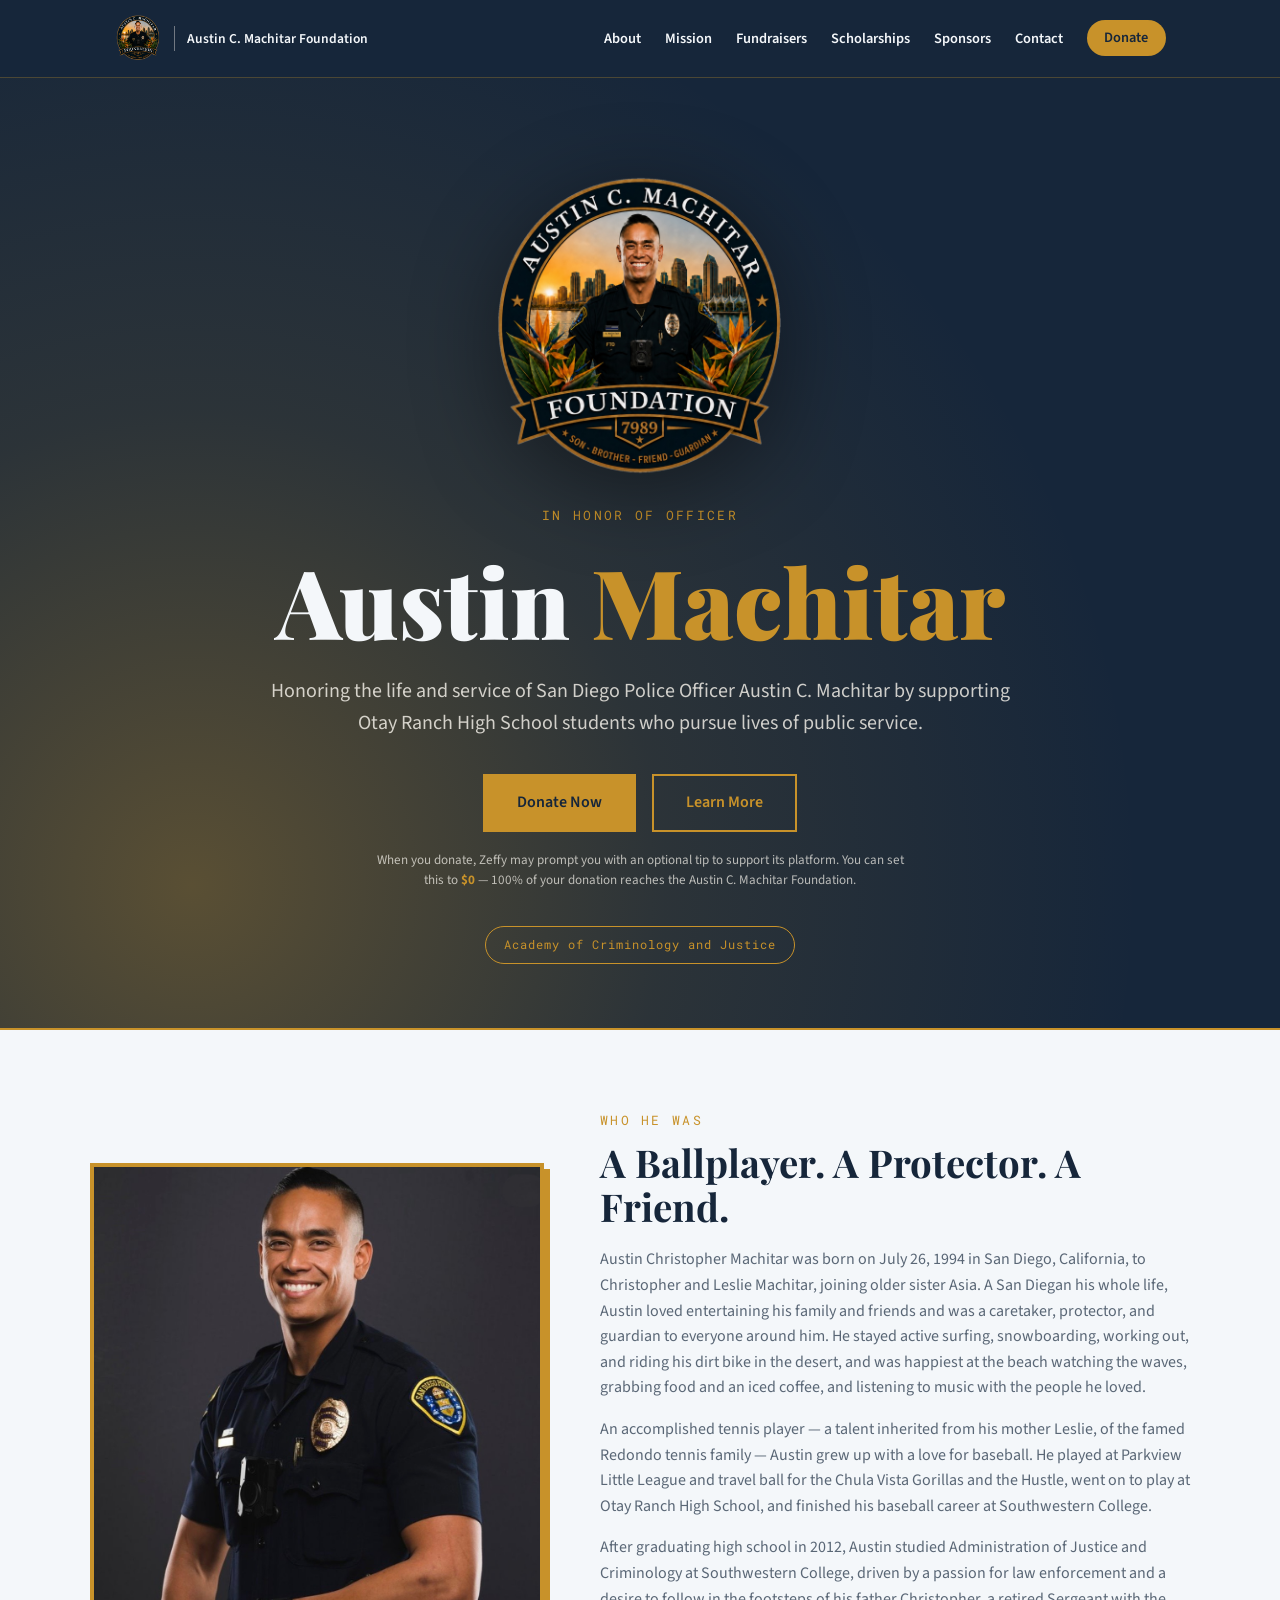
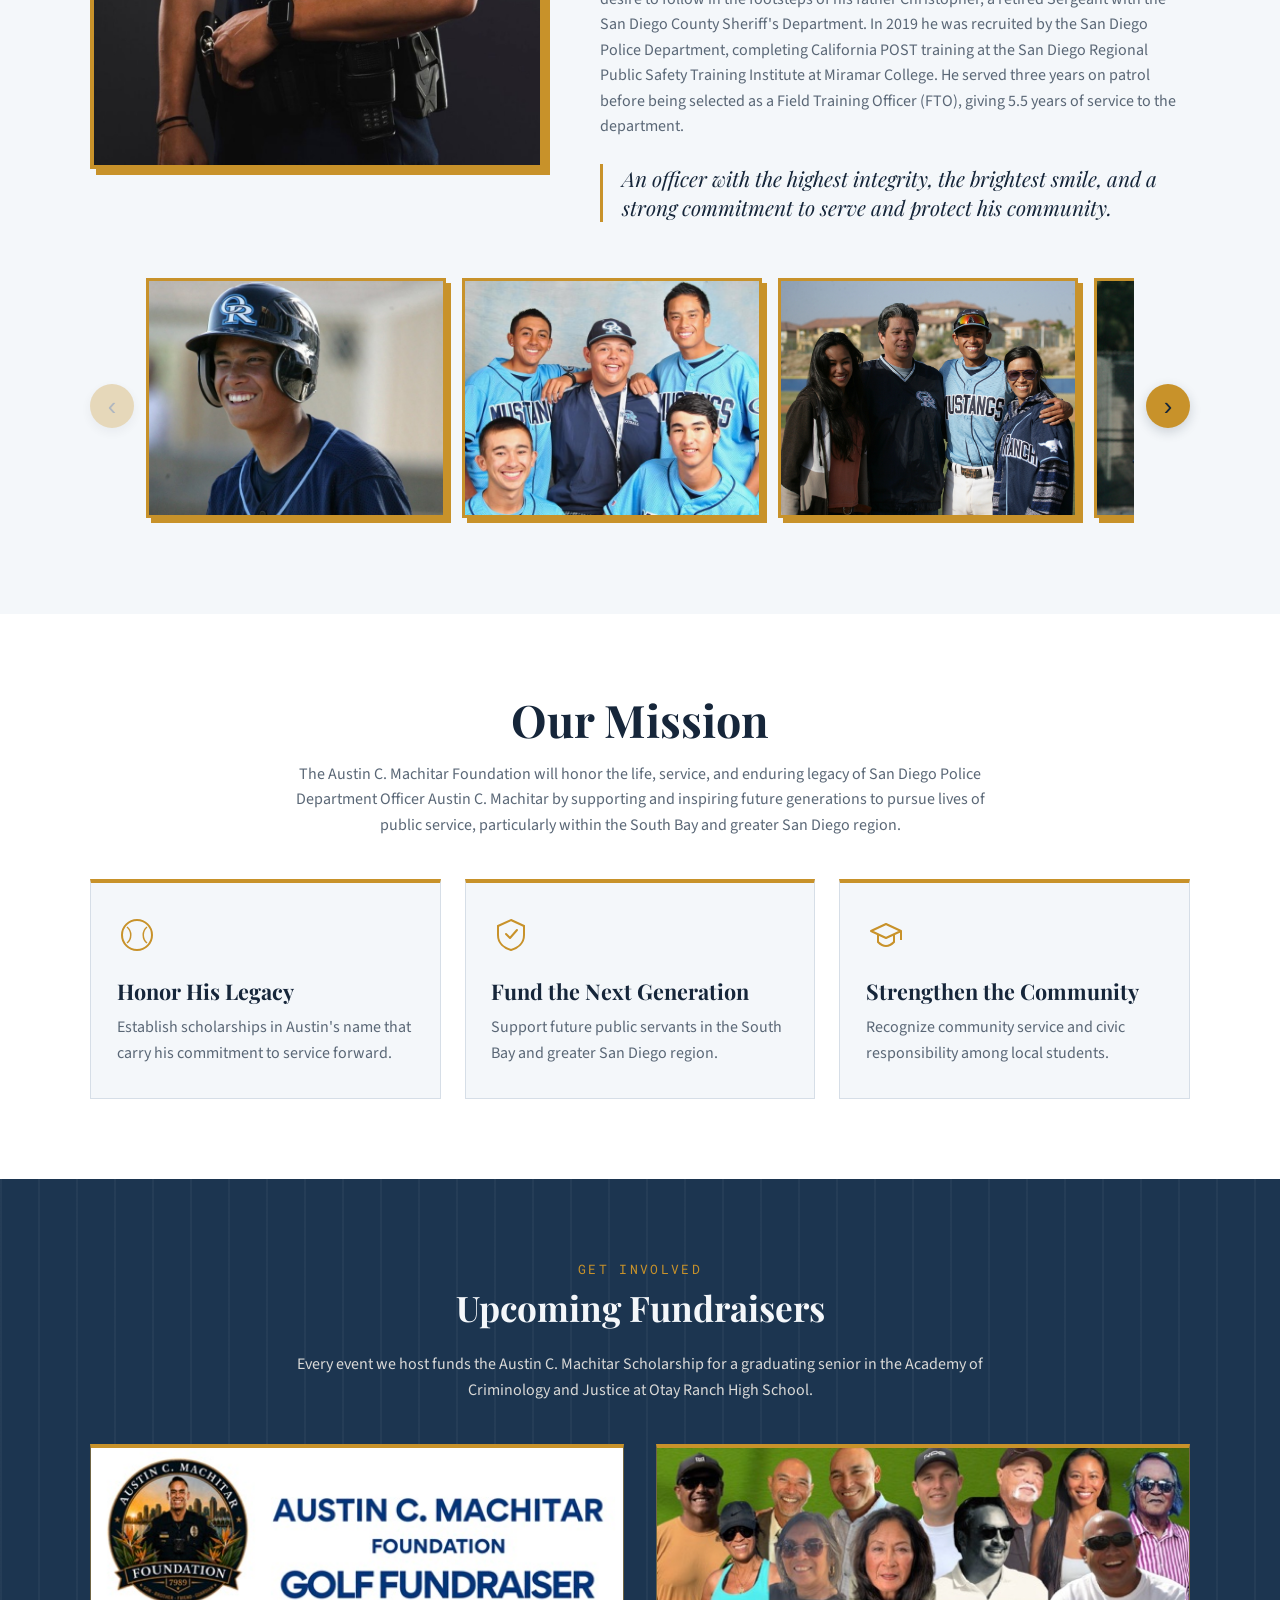
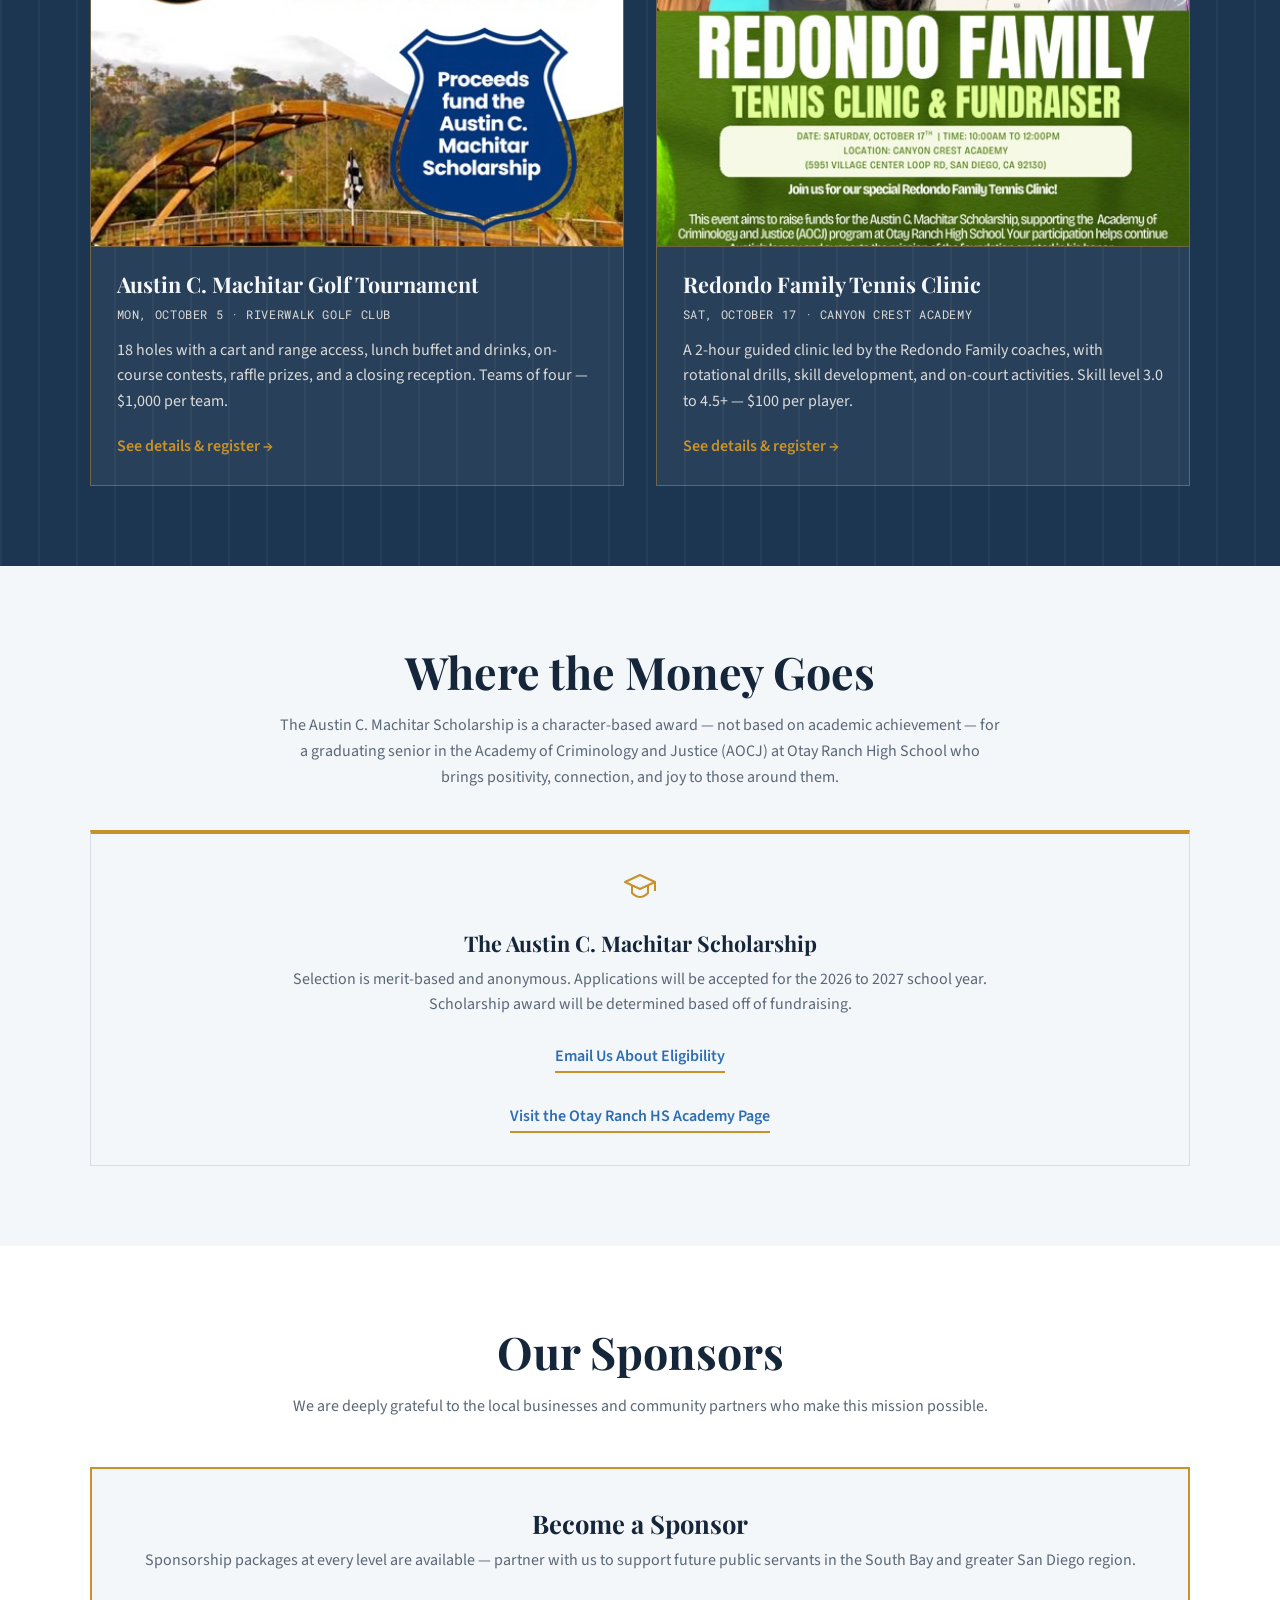
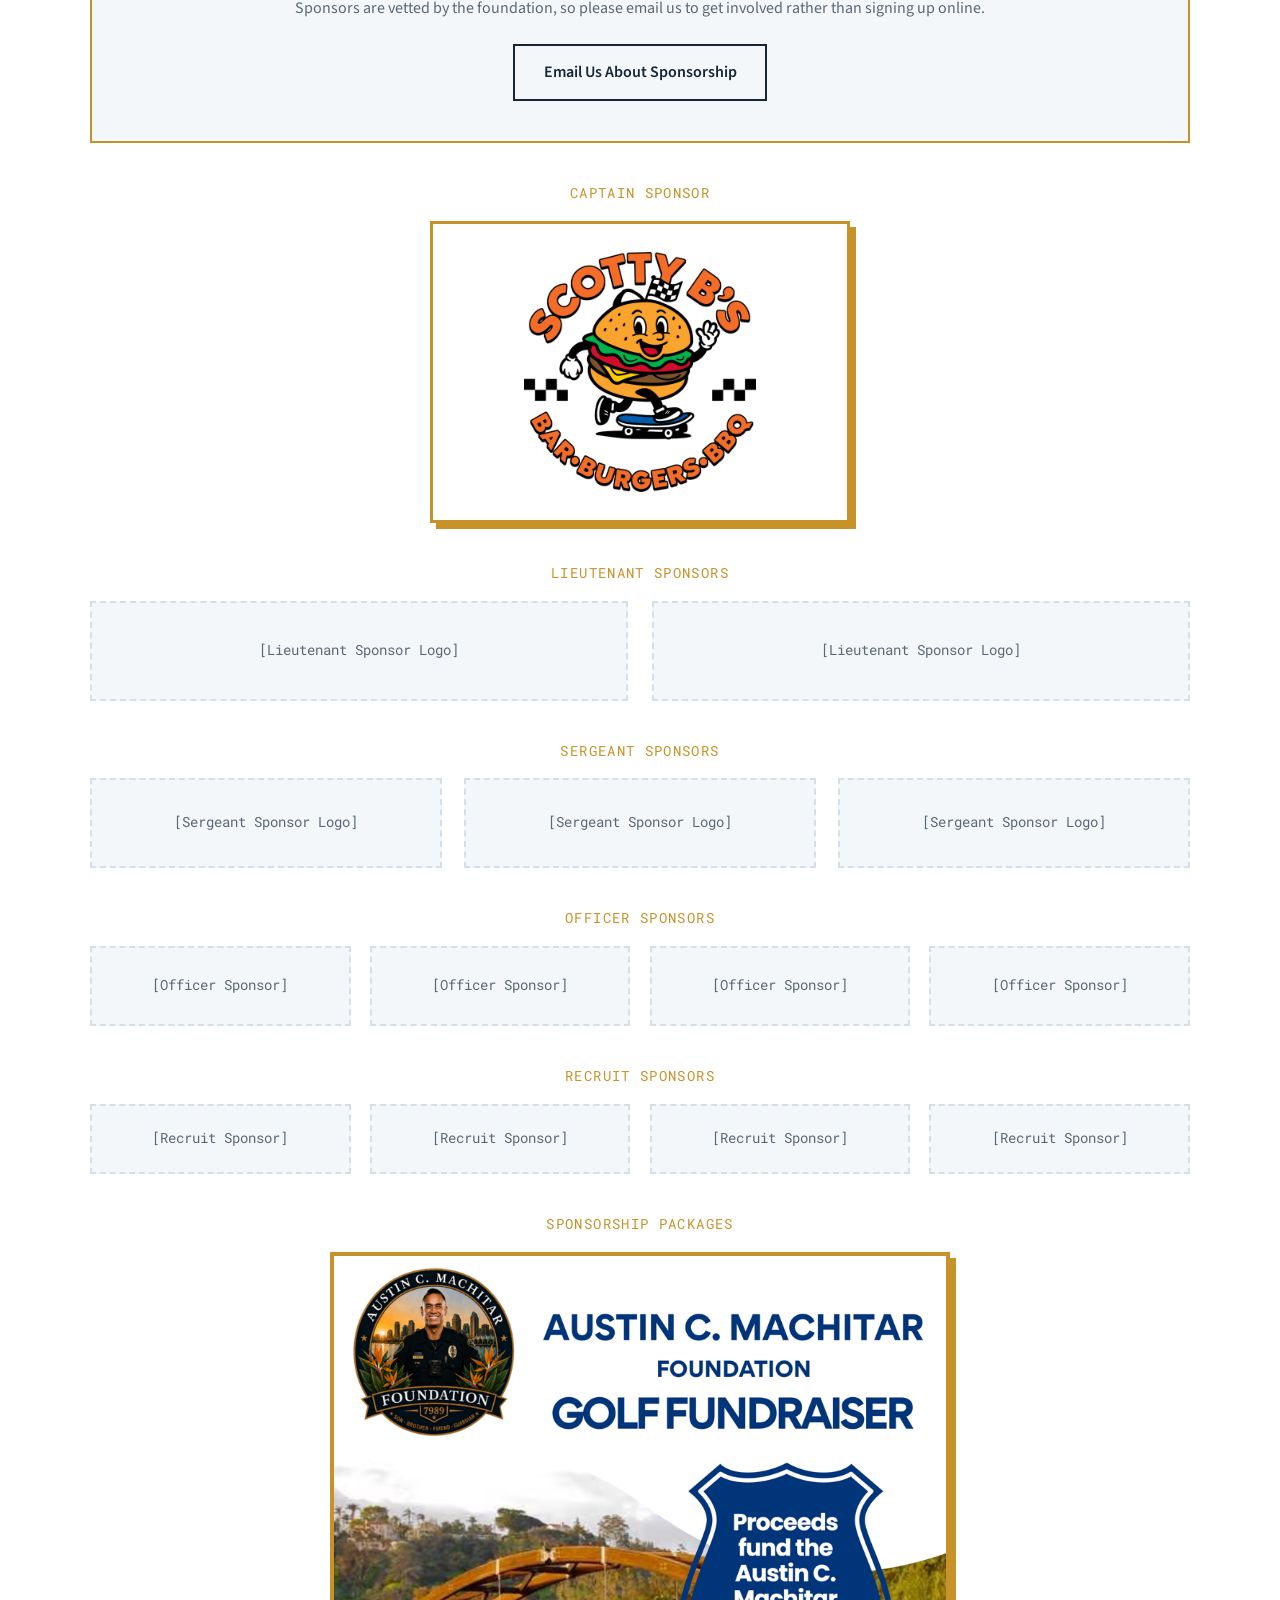
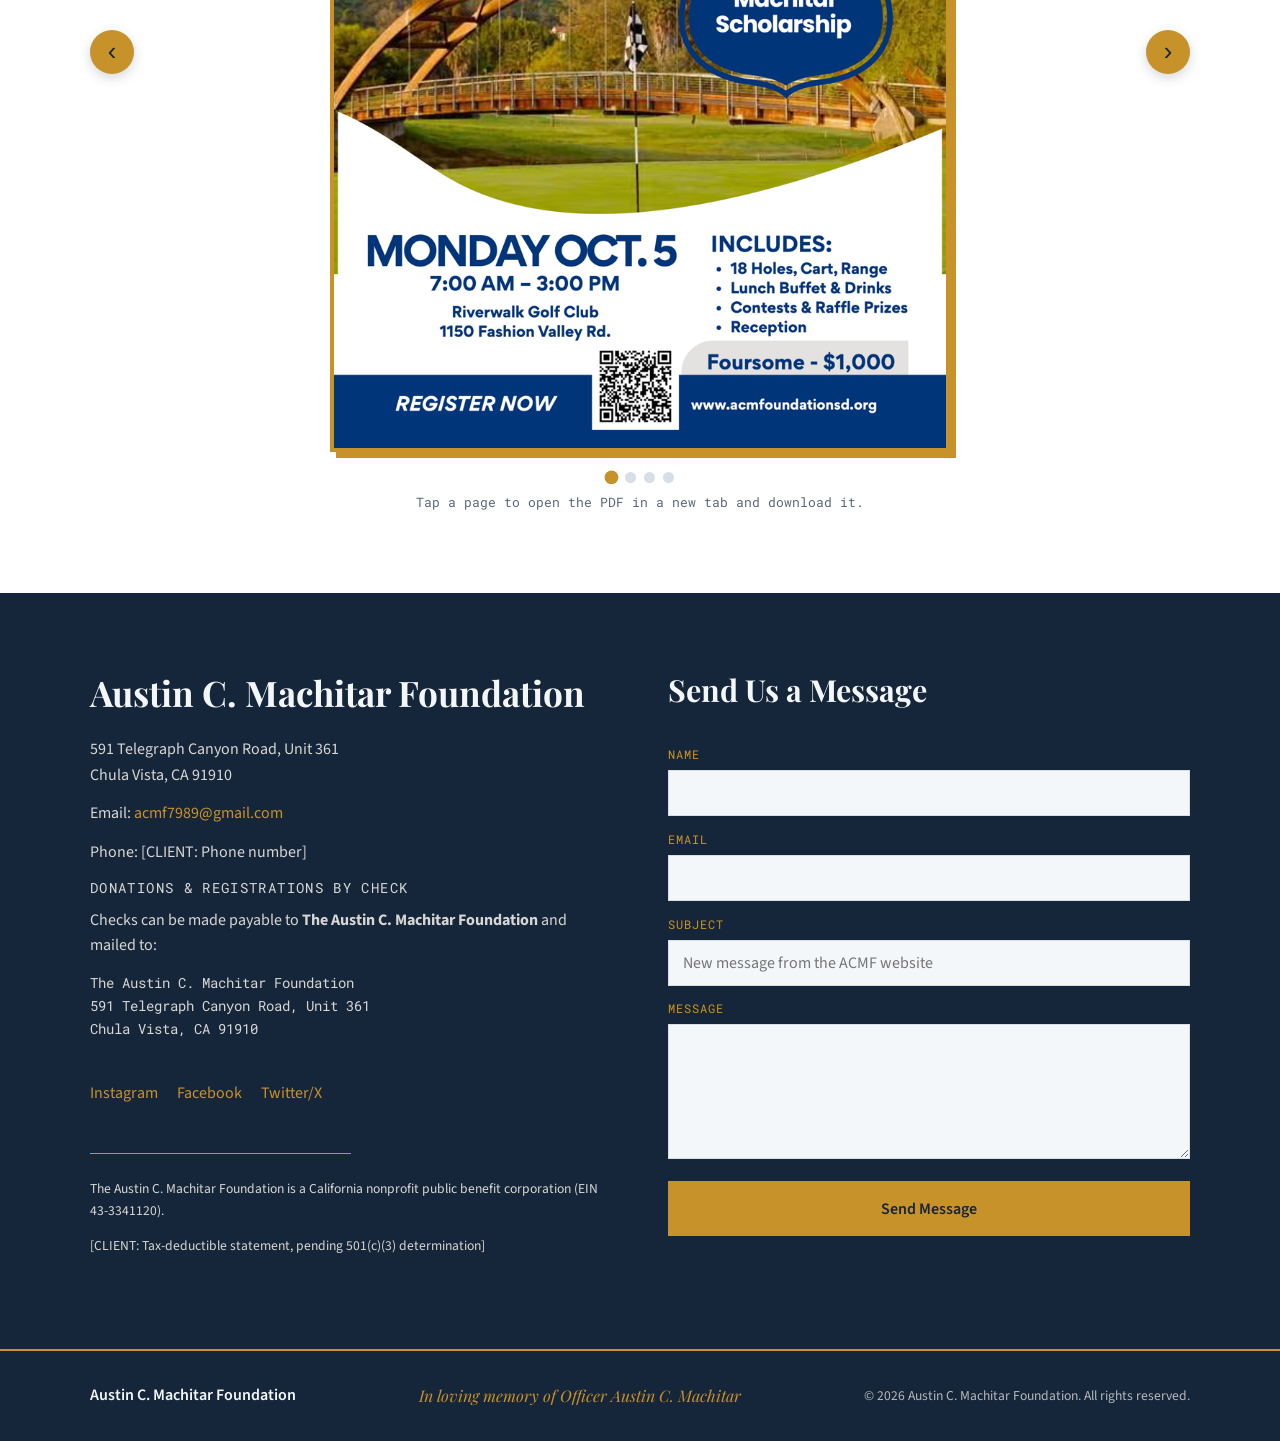
==== index.html @ 7cc7a301 "Fix stale-cache tab breakage and align fundraiser columns The tabs did nothing for returning visitor" ====
<!DOCTYPE html>
<html lang="en">
<head>
<!-- ZEFFY_REGISTRATION_URL = PASTE_HERE -->
<meta charset="UTF-8">
<meta name="viewport" content="width=device-width, initial-scale=1.0">
<title>Austin C. Machitar Foundation</title>
<!-- Favicon: foundation seal, scaled from assets/logo.png -->
<link rel="icon" type="image/png" sizes="32x32" href="assets/favicon-32.png">
<link rel="icon" type="image/png" sizes="16x16" href="assets/favicon-16.png">
<link rel="apple-touch-icon" sizes="180x180" href="assets/apple-touch-icon.png">
<link rel="preconnect" href="https://fonts.googleapis.com">
<link rel="preconnect" href="https://fonts.gstatic.com" crossorigin>
<link rel="stylesheet" href="https://fonts.googleapis.com/css2?family=Playfair+Display:wght@700;900&family=Source+Sans+3:wght@400;600&family=Roboto+Mono:wght@400&display=swap">
<!-- Assets carry a ?v= version. GitHub Pages serves css/js with
     cache-control: max-age=14400 (4h), so returning visitors would otherwise
     run a stale main.js — which silently breaks the fundraiser tabs.
     BUMP ?v= ON BOTH FILES whenever styles.css or main.js changes. -->
<link rel="stylesheet" href="css/styles.css?v=2">
</head>
<body>

<!-- ===== Navigation ===== -->
<nav class="nav">
  <div class="nav-inner">
    <a href="#" class="nav-logo" style="text-decoration:none;">
      <img class="nav-logo-img" src="assets/logo.png" alt="Austin C. Machitar Foundation">
      <span class="divider"></span>
      <span class="full-name">Austin C. Machitar Foundation</span>
    </a>
    <ul class="nav-links" id="navLinks">
      <li><a href="#about">About</a></li>
      <li><a href="#mission">Mission</a></li>
      <li><a href="fundraisers.html">Fundraisers</a></li>
      <li><a href="#scholarships">Scholarships</a></li>
      <li><a href="#sponsors">Sponsors</a></li>
      <li><a href="#contact">Contact</a></li>
      <li><a class="nav-donate" zeffy-form-link="https://www.zeffy.com/embed/donation-form/scholarship-fund-60?modal=true">Donate</a></li>
    </ul>
    <button class="hamburger" id="hamburger" aria-label="Toggle navigation" aria-expanded="false">
      <span></span><span></span><span></span>
    </button>
  </div>
</nav>

<!-- ===== Hero ===== -->
<header class="hero">
  <div class="hero-content fade-in">
    <img class="hero-logo" src="assets/logo.png" alt="Austin C. Machitar Foundation">
    <span class="eyebrow">IN HONOR OF OFFICER</span>
    <h1>Austin <span class="accent">Machitar</span></h1>
    <p class="hero-subhead">Honoring the life and service of San Diego Police Officer Austin C. Machitar by supporting Otay Ranch High School students who pursue lives of public service.</p>
    <div class="cta-row">
      <a class="btn btn-primary" style="cursor:pointer;" zeffy-form-link="https://www.zeffy.com/embed/donation-form/scholarship-fund-60?modal=true">Donate Now</a>
      <a href="#about" class="btn btn-secondary">Learn More</a>
    </div>
    <p class="hero-donate-note">When you donate, Zeffy may prompt you with an optional tip to support its platform. You can set this to <strong>$0</strong> — 100% of your donation reaches the Austin C. Machitar Foundation.</p>
    <a href="#scholarships" class="badge badge-link">
      <span>Academy of Criminology and Justice</span>
    </a>
  </div>
</header>

<!-- ===== About Austin ===== -->
<section id="about" class="section" style="background: var(--color-bg);">
  <div class="container about-grid">
    <div class="photo-frame reveal" style="--i: 0">
      <img src="assets/headshot.JPEG" alt="Officer Austin C. Machitar in his San Diego Police Department uniform">
    </div>
    <div class="about-text reveal" style="--i: 1">
      <span class="eyebrow">WHO HE WAS</span>
      <h2>A Ballplayer. A Protector. A Friend.</h2>
      <p>Austin Christopher Machitar was born on July 26, 1994 in San Diego, California, to Christopher and Leslie Machitar, joining older sister Asia. A San Diegan his whole life, Austin loved entertaining his family and friends and was a caretaker, protector, and guardian to everyone around him. He stayed active surfing, snowboarding, working out, and riding his dirt bike in the desert, and was happiest at the beach watching the waves, grabbing food and an iced coffee, and listening to music with the people he loved.</p>
      <p>An accomplished tennis player — a talent inherited from his mother Leslie, of the famed Redondo tennis family — Austin grew up with a love for baseball. He played at Parkview Little League and travel ball for the Chula Vista Gorillas and the Hustle, went on to play at Otay Ranch High School, and finished his baseball career at Southwestern College.</p>
      <p>After graduating high school in 2012, Austin studied Administration of Justice and Criminology at Southwestern College, driven by a passion for law enforcement and a desire to follow in the footsteps of his father Christopher, a retired Sergeant with the San Diego County Sheriff's Department. In 2019 he was recruited by the San Diego Police Department, completing California POST training at the San Diego Regional Public Safety Training Institute at Miramar College. He served three years on patrol before being selected as a Field Training Officer (FTO), giving 5.5 years of service to the department.</p>
      <blockquote class="pull-quote">An officer with the highest integrity, the brightest smile, and a strong commitment to serve and protect his community.</blockquote>
    </div>
  </div>

  <!-- Horizontal photo scroller -->
  <div class="container reveal">
    <div class="scroller-wrap">
      <button class="scroller-arrow scroller-prev" type="button" aria-label="Previous photos">&#8249;</button>
      <div class="photo-scroller" tabindex="0" aria-label="Photos of Austin">
        <figure class="scroll-photo"><img src="assets/baseball.JPEG" alt="Austin playing baseball" loading="lazy"></figure>
        <figure class="scroll-photo"><img src="assets/baseball2.JPEG" alt="Austin playing baseball" loading="lazy"></figure>
        <figure class="scroll-photo"><img src="assets/baseball3.JPEG" alt="Austin playing baseball" loading="lazy"></figure>
        <figure class="scroll-photo"><img src="assets/baseball4.JPEG" alt="Austin playing baseball" loading="lazy"></figure>
        <figure class="scroll-photo"><img src="assets/baseball5.JPEG" alt="Austin with his baseball teammates" loading="lazy"></figure>
        <figure class="scroll-photo"><img src="assets/baseball6.JPEG" alt="Austin in his Otay Ranch baseball uniform" loading="lazy"></figure>
        <figure class="scroll-photo"><img src="assets/police.JPEG" alt="Austin in uniform with a fellow officer" loading="lazy"></figure>
      </div>
      <button class="scroller-arrow scroller-next" type="button" aria-label="Next photos">&#8250;</button>
    </div>
  </div>
</section>

<!-- ===== Foundation Mission ===== -->
<section id="mission" class="section" style="background: var(--color-surface);">
  <div class="container">
    <div class="center reveal">
      <h2 class="section-heading">Our Mission</h2>
      <p class="intro-text">The Austin C. Machitar Foundation will honor the life, service, and enduring legacy of San Diego Police Department Officer Austin C. Machitar by supporting and inspiring future generations to pursue lives of public service, particularly within the South Bay and greater San Diego region.</p>
    </div>
    <div class="card-row">
      <div class="card reveal" style="--i: 0">
        <svg width="40" height="40" viewBox="0 0 40 40" fill="none" xmlns="http://www.w3.org/2000/svg">
          <circle cx="20" cy="20" r="15" stroke="var(--color-gold)" stroke-width="2"/>
          <path d="M10 12 C15 16, 15 24, 10 28" stroke="var(--color-gold)" stroke-width="1.5" fill="none"/>
          <path d="M30 12 C25 16, 25 24, 30 28" stroke="var(--color-gold)" stroke-width="1.5" fill="none"/>
        </svg>
        <h3>Honor His Legacy</h3>
        <p>Establish scholarships in Austin's name that carry his commitment to service forward.</p>
      </div>
      <div class="card reveal" style="--i: 1">
        <svg width="40" height="40" viewBox="0 0 40 40" fill="none" xmlns="http://www.w3.org/2000/svg">
          <path d="M20 5 L33 11 V20 C33 28, 27 33, 20 35 C13 33, 7 28, 7 20 V11 Z" stroke="var(--color-gold)" stroke-width="2" fill="none"/>
          <path d="M15 19 L19 23 L26 15" stroke="var(--color-gold)" stroke-width="2" fill="none" stroke-linecap="round" stroke-linejoin="round"/>
        </svg>
        <h3>Fund the Next Generation</h3>
        <p>Support future public servants in the South Bay and greater San Diego region.</p>
      </div>
      <div class="card reveal" style="--i: 2">
        <svg width="40" height="40" viewBox="0 0 40 40" fill="none" xmlns="http://www.w3.org/2000/svg">
          <path d="M20 9 L35 16 L20 23 L5 16 Z" stroke="var(--color-gold)" stroke-width="2" fill="none" stroke-linejoin="round"/>
          <path d="M12 19 V27 C12 27, 16 31, 20 31 C24 31, 28 27, 28 27 V19" stroke="var(--color-gold)" stroke-width="2" fill="none"/>
          <line x1="35" y1="16" x2="35" y2="25" stroke="var(--color-gold)" stroke-width="2"/>
        </svg>
        <h3>Strengthen the Community</h3>
        <p>Recognize community service and civic responsibility among local students.</p>
      </div>
    </div>
  </div>
</section>

<!-- ===== Fundraisers teaser =====
     Full event details, registration, and maps live on fundraisers.html.
     Each card deep-links to that page's matching tab. -->
<section id="fundraisers" class="section fundraisers">
  <div class="container">
    <div class="center reveal">
      <span class="eyebrow">GET INVOLVED</span>
      <h2>Upcoming Fundraisers</h2>
      <p class="tournament-desc" style="max-width:720px;margin-left:auto;margin-right:auto;">Every event we host funds the Austin C. Machitar Scholarship for a graduating senior in the Academy of Criminology and Justice at Otay Ranch High School.</p>
    </div>

    <div class="event-card-row">
      <a class="event-card reveal" style="--i: 0" href="fundraisers.html#golf">
        <img class="event-card-thumb" src="assets/flyer/golf-flyer-1-thumb.jpg" alt="Austin C. Machitar Foundation Golf Fundraiser flyer" loading="lazy">
        <div class="event-card-body">
          <h3>Austin C. Machitar Golf Tournament</h3>
          <p class="event-card-when">Mon, October 5 &middot; Riverwalk Golf Club</p>
          <p>18 holes with a cart and range access, lunch buffet and drinks, on-course contests, raffle prizes, and a closing reception. Teams of four — $1,000 per team.</p>
          <span class="event-card-cta">See details &amp; register &rarr;</span>
        </div>
      </a>

      <a class="event-card reveal" style="--i: 1" href="fundraisers.html#tennis">
        <img class="event-card-thumb" src="assets/flyer/tennis-flyer-1-thumb.jpg" alt="Redondo Family Tennis Clinic and Fundraiser flyer" loading="lazy">
        <div class="event-card-body">
          <h3>Redondo Family Tennis Clinic</h3>
          <p class="event-card-when">Sat, October 17 &middot; Canyon Crest Academy</p>
          <p>A 2-hour guided clinic led by the Redondo Family coaches, with rotational drills, skill development, and on-court activities. Skill level 3.0 to 4.5+ — $100 per player.</p>
          <span class="event-card-cta">See details &amp; register &rarr;</span>
        </div>
      </a>
    </div>
  </div>
</section>

<!-- ===== Scholarship Program ===== -->
<section id="scholarships" class="section" style="background: var(--color-bg);">
  <div class="container">
    <div class="center reveal">
      <h2 class="section-heading">Where the Money Goes</h2>
      <p class="intro-text">The Austin C. Machitar Scholarship is a character-based award — not based on academic achievement — for a graduating senior in the Academy of Criminology and Justice (AOCJ) at Otay Ranch High School who brings positivity, connection, and joy to those around them.</p>
    </div>
    <div class="card-row-2" style="grid-template-columns: 1fr;">
      <div class="card reveal" style="text-align: center;">
        <svg width="40" height="40" viewBox="0 0 40 40" fill="none" xmlns="http://www.w3.org/2000/svg" style="margin-left: auto; margin-right: auto;">
          <path d="M20 9 L35 16 L20 23 L5 16 Z" stroke="var(--color-gold)" stroke-width="2" fill="none" stroke-linejoin="round"/>
          <path d="M12 19 V27 C12 27, 16 31, 20 31 C24 31, 28 27, 28 27 V19" stroke="var(--color-gold)" stroke-width="2" fill="none"/>
          <line x1="35" y1="16" x2="35" y2="25" stroke="var(--color-gold)" stroke-width="2"/>
        </svg>
        <h3>The Austin C. Machitar Scholarship</h3>
        <p>Selection is merit-based and anonymous. Applications will be accepted for the 2026 to 2027 school year.</p>
        <p>Scholarship award will be determined based off of fundraising.</p>
        <p style="margin-top:0.5rem;"><a href="#contact" class="card-cta" data-prefill-subject="Scholarship Eligibility Inquiry">Email Us About Eligibility</a></p>
        <p style="margin-top:0.8rem;"><a href="https://orh.sweetwaterschools.org/programs/academy-of-criminology-and-justice" class="card-cta" target="_blank" rel="noopener noreferrer">Visit the Otay Ranch HS Academy Page</a></p>
      </div>
    </div>
  </div>
</section>

<!-- ===== Sponsors ===== -->
<section id="sponsors" class="section" style="background: var(--color-surface);">
  <div class="container">
    <div class="center reveal">
      <h2 class="section-heading">Our Sponsors</h2>
      <!-- CLIENT: Update with real sponsor names and logos -->
      <p class="intro-text">We are deeply grateful to the local businesses and community partners who make this mission possible.</p>
    </div>

    <div class="sponsor-cta reveal">
      <h3>Become a Sponsor</h3>
      <p>Sponsorship packages at every level are available — partner with us to support future public servants in the South Bay and greater San Diego region.</p>
      <p>Sponsors are vetted by the foundation, so please email us to get involved rather than signing up online.</p>
      <a href="mailto:acmf7989@gmail.com" class="btn-outline-navy">Email Us About Sponsorship</a>
    </div>

    <div class="sponsor-tier tier-captain">
      <p class="tier-label">Captain Sponsor</p>
      <div class="sponsor-box has-logo">
        <img class="sponsor-logo" src="assets/sponsors/scotty-bs-burgers.png" alt="Scotty B's Bar, Burgers &amp; BBQ" loading="lazy">
      </div>
    </div>

    <div class="sponsor-tier">
      <p class="tier-label">Lieutenant Sponsors</p>
      <div class="tier-lieutenant">
        <div class="sponsor-box">[Lieutenant Sponsor Logo]</div>
        <div class="sponsor-box">[Lieutenant Sponsor Logo]</div>
      </div>
    </div>

    <div class="sponsor-tier">
      <p class="tier-label">Sergeant Sponsors</p>
      <div class="tier-sergeant">
        <div class="sponsor-box">[Sergeant Sponsor Logo]</div>
        <div class="sponsor-box">[Sergeant Sponsor Logo]</div>
        <div class="sponsor-box">[Sergeant Sponsor Logo]</div>
      </div>
    </div>

    <div class="sponsor-tier">
      <p class="tier-label">Officer Sponsors</p>
      <div class="tier-officer">
        <div class="sponsor-box">[Officer Sponsor]</div>
        <div class="sponsor-box">[Officer Sponsor]</div>
        <div class="sponsor-box">[Officer Sponsor]</div>
        <div class="sponsor-box">[Officer Sponsor]</div>
      </div>
    </div>

    <div class="sponsor-tier">
      <p class="tier-label">Recruit Sponsors</p>
      <div class="tier-recruit">
        <div class="sponsor-box">[Recruit Sponsor]</div>
        <div class="sponsor-box">[Recruit Sponsor]</div>
        <div class="sponsor-box">[Recruit Sponsor]</div>
        <div class="sponsor-box">[Recruit Sponsor]</div>
      </div>
    </div>

    <div class="sponsor-tier">
      <p class="tier-label">Sponsorship Packages</p>
      <!-- Flyer slideshow: arrows page through each flyer sheet; clicking a
           sheet opens its PDF in a new tab so visitors can download it. -->
      <div class="flyer-slider reveal">
        <div class="flyer-scroller-wrap">
          <button class="scroller-arrow flyer-prev" type="button" aria-label="Previous flyer page">&#8249;</button>

          <div class="flyer-stage">
            <a class="flyer-slide is-active" href="assets/flyer/golf-flyer-1.pdf" target="_blank" rel="noopener" title="Open flyer page 1 (PDF) in a new tab to download">
              <img class="packages-flyer" src="assets/flyer/golf-flyer-1.png" alt="Austin C. Machitar Foundation Golf Fundraiser flyer — event details, Monday Oct. 5 at Riverwalk Golf Club">
            </a>
            <a class="flyer-slide" href="assets/flyer/golf-flyer-2.pdf" target="_blank" rel="noopener" title="Open flyer page 2 (PDF) in a new tab to download">
              <img class="packages-flyer" src="assets/flyer/golf-flyer-2.png" alt="Sponsorship packages — Captain Sponsor $2,500 and Lieutenant Sponsor $2,000" loading="lazy">
            </a>
            <a class="flyer-slide" href="assets/flyer/golf-flyer-3.pdf" target="_blank" rel="noopener" title="Open flyer page 3 (PDF) in a new tab to download">
              <img class="packages-flyer" src="assets/flyer/golf-flyer-3.png" alt="Sponsor a Contest — Sergeant Sponsor $1,000 for Putting, Long Drive, or Closest to the Pin" loading="lazy">
            </a>
            <a class="flyer-slide" href="assets/flyer/golf-flyer-4.pdf" target="_blank" rel="noopener" title="Open flyer page 4 (PDF) in a new tab to download">
              <img class="packages-flyer" src="assets/flyer/golf-flyer-4.png" alt="Sponsorship packages — Officer Sponsor $500 and Recruit Sponsor $250" loading="lazy">
            </a>
          </div>

          <button class="scroller-arrow flyer-next" type="button" aria-label="Next flyer page">&#8250;</button>
        </div>

        <div class="flyer-controls">
          <div class="flyer-dots" role="tablist" aria-label="Flyer pages"></div>
          <p class="flyer-hint">Tap a page to open the PDF in a new tab and download it.</p>
        </div>
      </div>
    </div>
  </div>
</section>

<!-- ===== Contact ===== -->
<section id="contact" class="section contact">
  <div class="container contact-grid">
    <div class="contact-info reveal">
      <h2>Austin C. Machitar Foundation</h2>
      <p>591 Telegraph Canyon Road, Unit 361<br>Chula Vista, CA 91910</p>
      <p>Email: <a href="mailto:acmf7989@gmail.com">acmf7989@gmail.com</a></p>
      <!-- CLIENT: Phone number -->
      <p>Phone: [CLIENT: Phone number]</p>

      <div class="check-inline">
        <p class="tier-label">Donations &amp; Registrations by Check</p>
        <p>Checks can be made payable to <strong>The Austin C. Machitar Foundation</strong> and mailed to:</p>
        <address>
          The Austin C. Machitar Foundation<br>
          591 Telegraph Canyon Road, Unit 361<br>
          Chula Vista, CA 91910
        </address>
      </div>
      <div class="social-links">
        <a href="#">Instagram</a>
        <a href="#">Facebook</a>
        <a href="#">Twitter/X</a>
      </div>
      <hr class="contact-rule">
      <p class="nonprofit-note">The Austin C. Machitar Foundation is a California nonprofit public benefit corporation (EIN 43-3341120).</p>
      <!-- CLIENT: Add the tax-deductible statement once 501(c)(3) determination is confirmed. -->
      <p class="nonprofit-note">[CLIENT: Tax-deductible statement, pending 501(c)(3) determination]</p>
    </div>

    <div class="contact-form reveal" style="--i: 1">
      <h2>Send Us a Message</h2>
      <!--
        CLIENT/DEV: This form delivers to the foundation via FormSubmit (free, unlimited, no account/key).
        FIRST SUBMISSION ONLY: FormSubmit emails acmf7989@gmail.com a one-time confirmation link —
        click it once to activate delivery. After that, all messages arrive automatically.
        To change the recipient, edit the email in the form's action URL below.
      -->
      <form id="contactForm" class="contact-form-fields"
            action="https://formsubmit.co/ajax/acmf7989@gmail.com" method="POST">
        <label for="cf-name">Name</label>
        <input id="cf-name" name="name" type="text" autocomplete="name" required>

        <label for="cf-email">Email</label>
        <input id="cf-email" name="email" type="email" autocomplete="email" required
               pattern="[^@\s]+@[^@\s]+\.[^@\s]{2,}"
               title="Enter a valid email address, e.g. name@example.com">

        <label for="cf-subject">Subject</label>
        <input id="cf-subject" name="subject" type="text" placeholder="New message from the ACMF website">

        <label for="cf-message">Message</label>
        <textarea id="cf-message" name="message" rows="5" required></textarea>

        <!-- FormSubmit settings -->
        <input type="hidden" name="_subject" value="New message from the ACMF website">
        <input type="hidden" name="_template" value="table">
        <input type="hidden" name="_captcha" value="false">
        <!-- Honeypot: bots fill this, humans don't -->
        <input type="text" name="_honey" tabindex="-1" autocomplete="off" aria-hidden="true" style="display:none">

        <button type="submit" class="btn btn-primary">Send Message</button>
        <p id="cf-status" class="form-status" role="status" aria-live="polite"></p>
      </form>
    </div>
  </div>
</section>

<!-- ===== Footer ===== -->
<footer class="footer">
  <div class="footer-inner">
    <span class="footer-left">Austin C. Machitar Foundation</span>
    <span class="footer-center">In loving memory of Officer Austin C. Machitar</span>
    <span class="footer-right" id="footer-copy"></span>
  </div>
</footer>

<!-- Lightbox overlay for the photo scroller -->
<div class="lightbox" id="lightbox" aria-hidden="true" role="dialog" aria-modal="true" aria-label="Photo viewer">
  <button class="lightbox-close" id="lightboxClose" aria-label="Close photo">&times;</button>
  <img class="lightbox-img" id="lightboxImg" src="" alt="">
</div>

<script src="js/main.js?v=2"></script>

<!-- Zeffy modal form script (powers the Donate button) -->
<script src="https://zeffy-scripts.s3.ca-central-1.amazonaws.com/embed-form-script.min.js"></script>

</body>
</html>
---- css/styles.css ----
/* ===== Theme: Guardian Crest (white · blue · gold, from the ACMF seal) ===== */
:root {
  --color-bg:          #F4F7FA;  /* cool blue-tinted off-white */
  --color-surface:     #FFFFFF;
  --color-navy:        #16263A;  /* deep navy from the logo ring */
  --color-gold:        #C8922A;  /* heraldic gold border */
  --color-gold-bright: #E0A93D;  /* lighter gold for hovers */
  --color-red:         #C8922A;  /* legacy "red" mapped to gold for primary CTAs */
  --color-green:       #1C3550;  /* deep slate-navy band (was forest green) */
  --color-muted:       #5A6776;  /* slate body text */
  --color-border:      #D6DEE7;  /* cool hairline */
  /* Logo accent palette */
  --color-orange:      #E07B1A;
  --color-blue:        #2E6DB4;  /* skyline blue accent */
  /* Motion */
  --ease-out-quart:    cubic-bezier(0.25, 1, 0.5, 1);
}

* { margin: 0; padding: 0; box-sizing: border-box; }

html { scroll-behavior: smooth; }

body {
  font-family: 'Source Sans 3', sans-serif;
  font-weight: 400;
  background-color: var(--color-bg);
  color: var(--color-navy);
  line-height: 1.6;
}

h1, h2, h3, h4 { font-family: 'Playfair Display', serif; line-height: 1.15; }

.eyebrow {
  font-family: 'Roboto Mono', monospace;
  font-size: 0.8rem;
  letter-spacing: 0.18em;
  text-transform: uppercase;
  color: var(--color-gold);
}

.section { padding: 5rem 1.5rem; }
.container { max-width: 1100px; margin: 0 auto; }

/* ---------- Navigation ---------- */
.nav {
  position: sticky;
  top: 0;
  z-index: 100;
  background: var(--color-navy);
  border-bottom: 1px solid rgba(200, 146, 42, 0.3);
}
.nav-inner {
  max-width: 1100px;
  margin: 0 auto;
  display: flex;
  align-items: center;
  justify-content: space-between;
  padding: 0.9rem 1.5rem;
}
.nav-logo { display: flex; align-items: center; gap: 0.75rem; }
.nav-logo-img {
  display: block;
  height: 48px;
  width: 48px;
  object-fit: contain;
}
.nav-logo .divider {
  width: 1px;
  height: 1.6rem;
  background: rgba(250, 246, 239, 0.4);
}
.nav-logo .full-name {
  font-family: 'Source Sans 3', sans-serif;
  font-weight: 600;
  font-size: 0.85rem;
  color: var(--color-bg);
}
.nav-links { display: flex; gap: 1.5rem; list-style: none; }
.nav-links a {
  font-family: 'Source Sans 3', sans-serif;
  font-weight: 600;
  font-size: 0.9rem;
  color: var(--color-bg);
  text-decoration: none;
  transition: color 0.2s ease;
}
.nav-links a:hover { color: var(--color-gold); }
/* Current page marker (interior pages such as fundraisers.html) */
.nav-links a[aria-current="page"] {
  color: var(--color-gold);
  border-bottom: 2px solid var(--color-gold);
  padding-bottom: 2px;
}

/* Donate button in nav */
.nav-links a.nav-donate {
  background: var(--color-gold);
  color: var(--color-navy);
  padding: 0.45rem 1.1rem;
  border-radius: 999px;
  transition: background 0.2s ease, color 0.2s ease;
}
.nav-links a.nav-donate:hover { background: var(--color-gold-bright); color: var(--color-navy); }

.hamburger {
  display: none;
  flex-direction: column;
  gap: 5px;
  background: none;
  border: none;
  cursor: pointer;
  padding: 0.4rem;
}
.hamburger span {
  display: block;
  width: 24px;
  height: 2px;
  background: var(--color-gold);
}

/* ---------- Hero ---------- */
.hero {
  position: relative;
  min-height: 100vh;
  display: flex;
  align-items: center;
  justify-content: center;
  text-align: center;
  padding: 6rem 1.5rem 4rem;
  background-color: var(--color-navy);
  background-image: radial-gradient(circle at 15% 85%, rgba(200, 146, 42, 0.38) 0%, rgba(200, 146, 42, 0.12) 35%, rgba(28, 43, 58, 0) 70%);
  border-bottom: 2px solid var(--color-gold);
}
.hero-content { max-width: 760px; }
.hero-logo {
  display: block;
  width: min(320px, 80%);
  height: auto;
  margin: 0 auto 1.5rem;
  filter: drop-shadow(0 16px 44px rgba(0, 0, 0, 0.45));
}
.hero .eyebrow { display: block; margin-bottom: 1.2rem; }
.hero h1 {
  font-weight: 900;
  font-size: clamp(2.5rem, 9vw, 6rem);
  color: var(--color-bg);
  margin-bottom: 1.2rem;
}
.hero h1 .accent { color: var(--color-gold); }
.hero-subhead {
  font-size: clamp(1rem, 2.2vw, 1.25rem);
  color: rgba(250, 246, 239, 0.8);
  margin-bottom: 2.2rem;
}
.cta-row {
  display: flex;
  gap: 1rem;
  justify-content: center;
  flex-wrap: wrap;
  margin-bottom: 1.2rem;
}
.hero-donate-note {
  max-width: 540px;
  margin: 0 auto 2.2rem;
  font-size: 0.82rem;
  line-height: 1.5;
  color: rgba(250, 246, 239, 0.7);
}
.hero-donate-note strong { color: var(--color-gold); }
.btn {
  display: inline-block;
  padding: 0.9rem 2rem;
  font-family: 'Source Sans 3', sans-serif;
  font-weight: 600;
  font-size: 1rem;
  text-decoration: none;
  border-radius: 0;
  cursor: pointer;
  transition: background 0.2s var(--ease-out-quart), color 0.2s var(--ease-out-quart), transform 0.1s var(--ease-out-quart);
}
.btn:active { transform: scale(0.97); }
.btn-primary { background: var(--color-gold); color: var(--color-navy); border: 2px solid var(--color-gold); }
.btn-primary:hover { background: var(--color-gold-bright); border-color: var(--color-gold-bright); }
.btn-secondary { background: transparent; color: var(--color-gold); border: 2px solid var(--color-gold); }
.btn-secondary:hover { background: var(--color-gold); color: var(--color-navy); }

.badge {
  display: inline-flex;
  align-items: center;
  gap: 0.7rem;
  border: 1px solid var(--color-gold);
  border-radius: 999px;
  padding: 0.5rem 1.1rem;
}
.badge svg { display: block; }
.badge span {
  font-family: 'Roboto Mono', monospace;
  font-size: 0.78rem;
  letter-spacing: 0.08em;
  color: var(--color-gold);
}
/* Clickable badge → jumps to the foundation info */
.badge-link {
  text-decoration: none;
  cursor: pointer;
  transition: background 0.2s var(--ease-out-quart), transform 0.1s var(--ease-out-quart);
}
.badge-link:hover { background: var(--color-gold); }
.badge-link:hover span { color: var(--color-navy); }
.badge-link:active { transform: scale(0.97); }
.badge-link:focus-visible { outline: 2px solid var(--color-gold); outline-offset: 3px; }

.fade-in {
  animation: fadeIn 0.8s var(--ease-out-quart) both;
}
@keyframes fadeIn {
  from { opacity: 0; transform: translateY(20px); }
  to   { opacity: 1; transform: translateY(0); }
}

/* ---------- Scroll reveal ---------- */
.reveal {
  opacity: 0;
  transform: translateY(24px);
  transition: opacity 0.6s var(--ease-out-quart), transform 0.6s var(--ease-out-quart);
  transition-delay: calc(var(--i, 0) * 80ms);
}
.reveal.is-visible {
  opacity: 1;
  transform: translateY(0);
}

@media (prefers-reduced-motion: reduce) {
  html { scroll-behavior: auto; }
  .fade-in { animation: none; }
  .reveal { opacity: 1; transform: none; transition: none; }
  *, *::before, *::after {
    animation-duration: 0.01ms !important;
    animation-iteration-count: 1 !important;
    transition-duration: 0.01ms !important;
  }
}

/* ---------- Section headings ---------- */
.section-heading {
  font-weight: 700;
  font-size: clamp(1.8rem, 4vw, 2.8rem);
  margin-bottom: 1rem;
}
.center { text-align: center; }
.center .eyebrow { display: block; margin-bottom: 0.6rem; }

/* ---------- About ---------- */
.about-grid {
  display: grid;
  grid-template-columns: 1fr 1.3fr;
  gap: 3.5rem;
  align-items: center;
}
.photo-frame {
  aspect-ratio: 3 / 4;
  background: var(--color-navy);
  border: 4px solid var(--color-gold);
  box-shadow: 6px 6px 0px var(--color-gold);
  display: flex;
  align-items: center;
  justify-content: center;
  color: var(--color-gold);
  font-family: 'Roboto Mono', monospace;
  font-size: 1rem;
  overflow: hidden;
}
.photo-frame img {
  width: 100%;
  height: 100%;
  object-fit: cover;
  display: block;
}

/* ---------- Horizontal photo scroller ---------- */
.scroller-wrap {
  margin-top: 3.5rem;
  display: grid;
  grid-template-columns: auto 1fr auto;
  align-items: center;
  gap: 0.75rem;
}
.scroller-arrow {
  flex: 0 0 auto;
  width: 2.75rem;
  height: 2.75rem;
  display: flex;
  align-items: center;
  justify-content: center;
  font-size: 1.6rem;
  line-height: 1;
  color: var(--color-navy);
  background: var(--color-gold);
  border: none;
  border-radius: 999px;
  cursor: pointer;
  box-shadow: 0 4px 12px rgba(22, 38, 58, 0.18);
  transition: background 0.2s ease, transform 0.1s ease, opacity 0.2s ease;
}
.scroller-arrow:hover { background: var(--color-gold-bright); }
.scroller-arrow:active { transform: scale(0.92); }
.scroller-arrow:disabled {
  opacity: 0.3;
  cursor: default;
  background: var(--color-gold);
}

.photo-scroller {
  display: flex;
  gap: 1rem;
  padding-bottom: 1rem;
  overflow-x: auto;
  scroll-snap-type: x proximity;
  -webkit-overflow-scrolling: touch;
  scrollbar-width: thin;
  scrollbar-color: var(--color-gold) var(--color-border);
}
.photo-scroller:focus-visible { outline: 2px solid var(--color-gold); outline-offset: 4px; }
.photo-scroller::-webkit-scrollbar { height: 8px; }
.photo-scroller::-webkit-scrollbar-track { background: var(--color-border); }
.photo-scroller::-webkit-scrollbar-thumb { background: var(--color-gold); border-radius: 999px; }
.scroll-photo {
  flex: 0 0 auto;
  width: 300px;
  height: 240px;
  margin: 0;
  scroll-snap-align: start;
  border: 3px solid var(--color-gold);
  box-shadow: 5px 5px 0 var(--color-gold);
  background: var(--color-navy);
  overflow: hidden;
}
.scroll-photo img {
  width: 100%;
  height: 100%;
  object-fit: cover;
  object-position: top;
  display: block;
  cursor: zoom-in;
  transition: transform 0.4s var(--ease-out-quart);
}
.scroll-photo:hover img { transform: scale(1.05); }

/* ---------- Lightbox ---------- */
.lightbox {
  position: fixed;
  inset: 0;
  z-index: 1000;
  display: none;
  align-items: center;
  justify-content: center;
  padding: 2rem;
  background: rgba(11, 19, 30, 0.92);
  cursor: zoom-out;
}
.lightbox.is-open { display: flex; }
.lightbox-img {
  max-width: 92vw;
  max-height: 88vh;
  object-fit: contain;
  border: 3px solid var(--color-gold);
  box-shadow: 0 20px 60px rgba(0, 0, 0, 0.6);
  cursor: default;
  animation: lightboxIn 0.25s var(--ease-out-quart) both;
}
@keyframes lightboxIn {
  from { opacity: 0; transform: scale(0.96); }
  to   { opacity: 1; transform: scale(1); }
}
.lightbox-close {
  position: absolute;
  top: 1.2rem;
  right: 1.5rem;
  width: 2.6rem;
  height: 2.6rem;
  font-size: 2rem;
  line-height: 1;
  color: var(--color-navy);
  background: var(--color-gold);
  border: none;
  border-radius: 999px;
  cursor: pointer;
  transition: background 0.2s ease;
}
.lightbox-close:hover { background: var(--color-gold-bright); }
@media (prefers-reduced-motion: reduce) {
  .lightbox-img { animation: none; }
}
.about-text .eyebrow { display: block; margin-bottom: 0.6rem; }
.about-text h2 { font-weight: 700; font-size: clamp(1.6rem, 3.5vw, 2.4rem); margin-bottom: 1.2rem; }
.about-text p { margin-bottom: 1rem; color: var(--color-muted); }
.pull-quote {
  border-left: 3px solid var(--color-gold);
  padding-left: 1.2rem;
  margin-top: 1.5rem;
  font-family: 'Playfair Display', serif;
  font-style: italic;
  font-size: 1.3rem;
  color: var(--color-navy);
  line-height: 1.4;
}

/* ---------- Cards ---------- */
.card-row {
  display: grid;
  grid-template-columns: repeat(3, 1fr);
  gap: 1.5rem;
  margin-top: 2.5rem;
}
.card {
  background: var(--color-bg);
  border: 1px solid var(--color-border);
  border-top: 4px solid var(--color-gold);
  border-radius: 0;
  padding: 2rem 1.6rem;
  transition: transform 0.25s var(--ease-out-quart), box-shadow 0.25s var(--ease-out-quart);
}
.card:hover {
  transform: translateY(-4px);
  box-shadow: 0 10px 24px rgba(22, 38, 58, 0.12);
}
.card svg { margin-bottom: 1rem; }
.card h3 { font-weight: 700; font-size: 1.35rem; margin-bottom: 0.7rem; }
.card p { color: var(--color-muted); }
.card-cta {
  display: inline-block;
  margin-top: 1.1rem;
  font-family: 'Source Sans 3', sans-serif;
  font-weight: 600;
  color: var(--color-blue);
  text-decoration: none;
  border-bottom: 2px solid var(--color-gold);
  padding-bottom: 2px;
}
.card-cta:hover { color: var(--color-navy); }

/* ---------- Tournament / Fundraiser panels ---------- */
.tournament,
.fundraisers {
  background-color: var(--color-green);
  background-image: repeating-linear-gradient(
    90deg,
    rgba(255, 255, 255, 0.04) 0px,
    rgba(255, 255, 255, 0.04) 2px,
    transparent 2px,
    transparent 38px
  );
}
.tournament-grid {
  display: grid;
  grid-template-columns: 1fr 1fr;
  gap: 3.5rem;
  align-items: start;
}
.tournament-single { max-width: 720px; margin: 0 auto; }
.tournament-head { text-align: center; }
.tournament-split {
  display: grid;
  grid-template-columns: 1fr 1fr;
  gap: 3.5rem;
  align-items: stretch;
  margin-top: 1.5rem;
}
.tournament-info {
  display: flex;
  flex-direction: column;
}
.tournament-info .tournament-desc:first-child { margin-top: 0; }
.tournament-register .zeffy-embed-wrap { margin-top: 0; }

/* Course map + info (in the left column, beside the Zeffy form) */
.tournament-info .course-map {
  margin-top: 0.5rem;
  flex: 1 1 auto; /* grow to match the Zeffy column height */
  min-height: 280px;
}
.course-info {
  margin-top: 1.25rem;
  text-align: left;
}
.course-name {
  color: var(--color-bg);
  font-weight: 700;
  font-size: clamp(1.3rem, 2.4vw, 1.7rem);
  margin: 1.5rem 0 0.4rem;
  text-align: center;
}
.course-address {
  font-family: 'Roboto Mono', monospace;
  font-size: 0.85rem;
  color: var(--color-gold);
  margin: 0 0 1rem;
  text-align: center;
}
.course-info .tournament-desc:first-of-type { margin-top: 0; }
.course-map {
  position: relative;
  display: block;
  height: 280px; /* fallback; the .tournament-info scope lets it grow to match the form */
  border-radius: 6px;
  overflow: hidden;
  box-shadow: 0 6px 18px rgba(0, 0, 0, 0.25);
}
.course-map iframe {
  position: absolute;
  top: 0;
  left: 0;
  width: 100% !important;
  height: 100% !important;
  border: 0;
  pointer-events: none; /* let clicks fall through to the wrapping link */
}
.course-map-hint {
  position: absolute;
  bottom: 0;
  left: 0;
  right: 0;
  padding: 0.6rem 1rem;
  background: rgba(11, 47, 30, 0.85);
  color: var(--color-bg);
  font-family: 'Roboto Mono', monospace;
  font-size: 0.78rem;
  text-align: center;
  letter-spacing: 0.04em;
}
.tournament h2,
.fundraisers h2 { color: var(--color-bg); font-weight: 700; font-size: clamp(1.6rem, 3.2vw, 2.2rem); margin: 0.5rem 0 1.5rem; }
.tournament .eyebrow,
.fundraisers .eyebrow { display: block; margin-bottom: 0.4rem; }
.details-grid { display: grid; grid-template-columns: max-content 1fr; gap: 0.75rem 1.5rem; }
.details-grid dt {
  font-family: 'Roboto Mono', monospace;
  font-size: 0.8rem;
  text-transform: uppercase;
  letter-spacing: 0.06em;
  color: var(--color-gold);
}
.details-grid dd {
  font-family: 'Source Sans 3', sans-serif;
  font-weight: 600;
  color: var(--color-bg);
}
.tournament-desc { color: rgba(250, 246, 239, 0.85); margin-top: 1.5rem; }
.tournament-desc a { color: var(--color-gold); text-decoration: underline; }
/* Force the Zeffy embed (and its injected iframe) to fill the title's width */
.zeffy-embed-wrap { width: 100%; margin: 1.5rem 0; }
.zeffy-embed-wrap > div,
.zeffy-embed-wrap iframe { width: 100% !important; max-width: 100% !important; }
.zeffy-disclaimer {
  margin-top: 1rem;
  padding: 0.9rem 1.1rem;
  border-left: 3px solid var(--color-gold);
  background: rgba(255, 255, 255, 0.06);
  font-size: 0.85rem;
  line-height: 1.5;
  color: rgba(250, 246, 239, 0.85);
}
.zeffy-disclaimer strong { color: var(--color-gold); }
/* Light-background variant for the donate disclaimer */
.zeffy-disclaimer.on-light {
  background: var(--color-bg);
  color: var(--color-muted);
}
.zeffy-disclaimer.on-light strong { color: var(--color-gold); }

/* ---------- Scholarships ---------- */
.intro-text { max-width: 720px; margin: 0 auto 1rem; color: var(--color-muted); }
.card-row-2 {
  display: grid;
  grid-template-columns: repeat(2, 1fr);
  gap: 1.5rem;
  margin-top: 2.5rem;
}

/* ---------- Sponsors ---------- */
.sponsor-tier { margin-top: 2.5rem; }
.tier-label {
  font-family: 'Roboto Mono', monospace;
  font-size: 0.85rem;
  letter-spacing: 0.1em;
  text-transform: uppercase;
  color: var(--color-gold);
  margin-bottom: 1rem;
  text-align: center;
}
.sponsor-box {
  border: 2px dashed var(--color-border);
  background: var(--color-bg);
  display: flex;
  align-items: center;
  justify-content: center;
  font-family: 'Roboto Mono', monospace;
  font-size: 0.85rem;
  color: var(--color-muted);
  text-align: center;
  padding: 1rem;
}
.tier-captain .sponsor-box { border-color: var(--color-gold); min-height: 130px; }
.tier-lieutenant { display: grid; grid-template-columns: repeat(2, 1fr); gap: 1.5rem; }
.tier-lieutenant .sponsor-box { min-height: 100px; }
.tier-sergeant { display: grid; grid-template-columns: repeat(3, 1fr); gap: 1.4rem; }
.tier-sergeant .sponsor-box { min-height: 90px; }
.tier-officer { display: grid; grid-template-columns: repeat(4, 1fr); gap: 1.2rem; }
.tier-officer .sponsor-box { min-height: 80px; }
.tier-recruit { display: grid; grid-template-columns: repeat(4, 1fr); gap: 1.2rem; }
.tier-recruit .sponsor-box { min-height: 70px; }

/* ===== Flyer slideshow ===== */
.flyer-slider { margin-top: 1rem; }
.flyer-scroller-wrap {
  display: grid;
  grid-template-columns: auto 1fr auto;
  align-items: center;
  gap: 0.75rem;
}
.flyer-stage {
  position: relative;
  width: 100%;
  max-width: 620px;
  margin: 0 auto;
}
.flyer-slide {
  display: none;
  text-decoration: none;
}
.flyer-slide.is-active {
  display: block;
  animation: flyer-fade 0.35s ease;
}
@keyframes flyer-fade {
  from { opacity: 0; }
  to { opacity: 1; }
}

.packages-flyer {
  display: block;
  width: 100%;
  height: auto;
  margin: 0 auto;
  border: 4px solid var(--color-gold);
  box-shadow: 6px 6px 0 var(--color-gold);
  transition: transform 0.15s ease;
}
.flyer-slide:hover .packages-flyer,
.flyer-slide:focus-visible .packages-flyer { transform: translateY(-3px); }
.flyer-slide:focus-visible { outline: 3px solid var(--color-gold-bright); outline-offset: 4px; }

.flyer-controls {
  display: flex;
  flex-direction: column;
  align-items: center;
  gap: 0.6rem;
  margin-top: 1.25rem;
}
.flyer-dots {
  display: flex;
  gap: 0.5rem;
}
.flyer-dot {
  width: 0.7rem;
  height: 0.7rem;
  padding: 0;
  border: none;
  border-radius: 999px;
  background: var(--color-border);
  cursor: pointer;
  transition: background 0.2s ease, transform 0.2s ease;
}
.flyer-dot:hover { background: var(--color-gold-bright); }
.flyer-dot.is-active { background: var(--color-gold); transform: scale(1.25); }
.flyer-hint {
  font-family: 'Roboto Mono', monospace;
  font-size: 0.8rem;
  color: var(--color-muted);
  text-align: center;
  margin: 0;
}

@media (max-width: 640px) {
  .flyer-scroller-wrap { gap: 0.4rem; }
  .scroller-arrow { width: 2.4rem; height: 2.4rem; font-size: 1.4rem; }
}

.sponsor-cta {
  border: 2px solid var(--color-gold);
  background: var(--color-bg);
  text-align: center;
  padding: 2.5rem 1.5rem;
  margin-top: 3rem;
}
.sponsor-cta h3 { font-weight: 700; font-size: 1.6rem; margin-bottom: 0.6rem; }
.sponsor-cta p { color: var(--color-muted); margin-bottom: 1.4rem; }
.btn-outline-navy {
  display: inline-block;
  padding: 0.85rem 1.8rem;
  background: transparent;
  border: 2px solid var(--color-navy);
  color: var(--color-navy);
  font-family: 'Source Sans 3', sans-serif;
  font-weight: 600;
  text-decoration: none;
  border-radius: 0;
  transition: background 0.2s ease, color 0.2s ease;
}
.btn-outline-navy:hover { background: var(--color-navy); color: var(--color-bg); }

/* ---------- Contact ---------- */
.contact { background: var(--color-navy); }
.contact-grid { display: grid; grid-template-columns: 1fr 1fr; gap: 3.5rem; }
.contact-info { color: var(--color-bg); display: flex; flex-direction: column; height: 100%; }
.contact-info .contact-rule { margin-top: auto; margin-bottom: 1.5rem; }
.contact-info h2 { font-weight: 700; font-size: clamp(1.6rem, 3.2vw, 2.2rem); margin-bottom: 1.5rem; }
.contact-info p { margin-bottom: 0.8rem; color: rgba(250, 246, 239, 0.85); }
.contact-info a { color: var(--color-gold); text-decoration: none; }
.contact-info a:hover { text-decoration: underline; }
.social-links { display: flex; gap: 1.2rem; margin: 1rem 0; }
.contact-rule { width: 50%; height: 1px; background: var(--color-gold); border: none; margin: 1.5rem 0; }
.nonprofit-note { font-size: 0.85rem; color: rgba(250, 246, 239, 0.6); }
.contact-form h2 { color: var(--color-bg); font-weight: 700; font-size: clamp(1.4rem, 3vw, 1.9rem); margin-bottom: 1.5rem; }
.contact-form-fields { display: flex; flex-direction: column; }
.contact-form-fields label {
  font-family: 'Roboto Mono', monospace;
  font-size: 0.72rem;
  letter-spacing: 0.08em;
  text-transform: uppercase;
  color: var(--color-gold);
  margin: 0.9rem 0 0.35rem;
}
.contact-form-fields input,
.contact-form-fields textarea {
  font-family: 'Source Sans 3', sans-serif;
  font-size: 1rem;
  color: var(--color-navy);
  background: var(--color-bg);
  border: 1px solid var(--color-border);
  border-radius: 0;
  padding: 0.7rem 0.85rem;
  width: 100%;
}
.contact-form-fields textarea { resize: vertical; }
.contact-form-fields input:focus,
.contact-form-fields textarea:focus {
  outline: none;
  border-color: var(--color-gold);
  box-shadow: 0 0 0 2px rgba(200, 146, 42, 0.3);
}
.contact-form-fields .btn { margin-top: 1.4rem; cursor: pointer; }
.form-status { margin-top: 1rem; font-size: 0.9rem; min-height: 1.2em; }
.form-status.is-success { color: var(--color-gold); }
.form-status.is-error { color: #ff9b8a; }

/* ---------- Footer ---------- */
.footer {
  background: var(--color-navy);
  border-top: 2px solid var(--color-gold);
  padding: 2rem 1.5rem;
}
.footer-inner {
  max-width: 1100px;
  margin: 0 auto;
  display: flex;
  align-items: center;
  justify-content: space-between;
  gap: 1rem;
  flex-wrap: wrap;
}
.footer-left { font-family: 'Source Sans 3', sans-serif; font-weight: 600; color: var(--color-bg); }
.footer-center { font-family: 'Playfair Display', serif; font-style: italic; color: var(--color-gold); text-align: center; }
.footer-right { font-size: 0.85rem; color: rgba(250, 246, 239, 0.7); text-align: right; }

/* ---------- Tablet ---------- */
@media (max-width: 1024px) {
  .card-row { grid-template-columns: repeat(2, 1fr); }
}

/* ---------- Mobile ---------- */
@media (max-width: 640px) {
  .nav-logo .full-name { display: none; }
  .hamburger { display: flex; }
  .nav-links {
    display: none;
    position: absolute;
    top: 100%;
    left: 0;
    right: 0;
    flex-direction: column;
    background: var(--color-navy);
    padding: 1rem 1.5rem;
    gap: 1rem;
    border-bottom: 2px solid var(--color-gold);
  }
  .nav-links.open { display: flex; }

  .about-grid,
  .tournament-grid,
  .tournament-split,
  .contact-grid { grid-template-columns: 1fr; gap: 2.5rem; }
  .course-map { height: 300px; }
  .card-row,
  .card-row-2 { grid-template-columns: 1fr; }
  .tier-lieutenant { grid-template-columns: 1fr; }
  .tier-sergeant,
  .tier-officer,
  .tier-recruit { grid-template-columns: repeat(2, 1fr); }
  .scroll-photo { width: 240px; height: 190px; }

  .footer-inner { flex-direction: column; text-align: center; }
  .footer-right, .footer-center { text-align: center; }
}
</content>
</invoke>

/* ===========================================================
   Fundraisers page
   =========================================================== */

/* Belt-and-braces: keep [hidden] hidden even when a display rule
   would otherwise win (tab panels use grid/flex layouts). */
[hidden] { display: none !important; }

/* ---------- Interior page header (shorter than the home hero) ---------- */
.page-header {
  padding: 4.5rem 1.5rem 3.5rem;
  text-align: center;
  background-color: var(--color-navy);
  background-image: radial-gradient(circle at 15% 85%, rgba(200, 146, 42, 0.32) 0%, rgba(200, 146, 42, 0.10) 35%, rgba(28, 43, 58, 0) 70%);
  border-bottom: 2px solid var(--color-gold);
}
.page-header .eyebrow { display: block; margin-bottom: 0.8rem; }
.page-header h1 {
  font-weight: 900;
  font-size: clamp(2rem, 6vw, 3.6rem);
  color: var(--color-bg);
  margin-bottom: 1rem;
}
.page-header h1 .accent { color: var(--color-gold); }
.page-header p {
  max-width: 680px;
  margin: 0 auto;
  color: rgba(250, 246, 239, 0.8);
  font-size: clamp(1rem, 2vw, 1.15rem);
}

/* ---------- Tabs ----------
   One <button role="tab"> per fundraiser, one <section role="tabpanel">
   per fundraiser. To add a fundraiser, add a matching pair — the script
   in js/main.js wires up whatever it finds. */
.tablist {
  display: flex;
  flex-wrap: wrap;
  justify-content: center;
  gap: 0.6rem;
  margin-bottom: 3rem;
}
.tab {
  font-family: 'Source Sans 3', sans-serif;
  font-weight: 600;
  font-size: 0.95rem;
  padding: 0.7rem 1.6rem;
  color: rgba(250, 246, 239, 0.8);
  background: transparent;
  border: 2px solid rgba(200, 146, 42, 0.5);
  border-radius: 999px;
  cursor: pointer;
  transition: background 0.2s var(--ease-out-quart), color 0.2s var(--ease-out-quart), border-color 0.2s var(--ease-out-quart);
}
.tab:hover { border-color: var(--color-gold); color: var(--color-bg); }
.tab[aria-selected="true"] {
  background: var(--color-gold);
  border-color: var(--color-gold);
  color: var(--color-navy);
}
.tab:focus-visible { outline: 2px solid var(--color-gold-bright); outline-offset: 3px; }

/* ---------- Event meta chips (date · time · place) ---------- */
.event-meta {
  display: flex;
  flex-wrap: wrap;
  justify-content: center;
  gap: 0.6rem;
  margin: 1rem 0 0.5rem;
}
.event-meta li {
  list-style: none;
  font-family: 'Roboto Mono', monospace;
  font-size: 0.76rem;
  letter-spacing: 0.06em;
  text-transform: uppercase;
  color: var(--color-gold);
  border: 1px solid rgba(200, 146, 42, 0.5);
  border-radius: 999px;
  padding: 0.35rem 1rem;
}

/* ---------- Event flyer (one sheet, links to the PDF) ---------- */
.event-flyer { margin-top: 3.5rem; text-align: center; }
.event-flyer-link { display: inline-block; text-decoration: none; }
.event-flyer img {
  display: block;
  width: 100%;
  max-width: 380px;
  height: auto;
  border: 4px solid var(--color-gold);
  box-shadow: 6px 6px 0 var(--color-gold);
  transition: transform 0.15s ease;
}
.event-flyer-link:hover img,
.event-flyer-link:focus-visible img { transform: translateY(-3px); }
.event-flyer-link:focus-visible { outline: 3px solid var(--color-gold-bright); outline-offset: 4px; }
.event-flyer .flyer-hint { color: rgba(250, 246, 239, 0.7); margin-top: 0.9rem; }

/* ---------- Pay-by-check panel ---------- */
.check-note {
  margin-top: 3.5rem;
  border: 2px solid var(--color-gold);
  background: rgba(255, 255, 255, 0.06);
  padding: 2rem 1.8rem;
  text-align: center;
}
.check-note h3 {
  color: var(--color-bg);
  font-weight: 700;
  font-size: 1.5rem;
  margin-bottom: 0.8rem;
}
.check-note p { color: rgba(250, 246, 239, 0.85); margin-bottom: 0.6rem; }
.check-note .payee {
  font-family: 'Source Sans 3', sans-serif;
  font-weight: 600;
  color: var(--color-gold);
}
.check-note address {
  font-family: 'Roboto Mono', monospace;
  font-style: normal;
  font-size: 0.9rem;
  line-height: 1.7;
  color: var(--color-bg);
  margin-top: 0.4rem;
}
/* Light-background variant, for the contact section on the home page */
.check-note.on-light {
  background: var(--color-bg);
  border-color: var(--color-gold);
}
.check-note.on-light h3 { color: var(--color-navy); }
.check-note.on-light p { color: var(--color-muted); }
.check-note.on-light address { color: var(--color-navy); }

/* Compact pay-by-check block inside the dark contact column */
.check-inline { margin-bottom: 1.5rem; }
.check-inline .tier-label { text-align: left; margin-bottom: 0.5rem; }
.check-inline address {
  font-family: 'Roboto Mono', monospace;
  font-style: normal;
  font-size: 0.85rem;
  line-height: 1.7;
  color: rgba(250, 246, 239, 0.85);
}

/* ---------- Fundraiser teaser cards (home page) ---------- */
.event-card-row {
  display: grid;
  grid-template-columns: repeat(2, 1fr);
  gap: 2rem;
  margin-top: 2.5rem;
}
.event-card {
  display: flex;
  flex-direction: column;
  text-decoration: none;
  background: rgba(255, 255, 255, 0.06);
  border: 1px solid rgba(200, 146, 42, 0.45);
  border-top: 4px solid var(--color-gold);
  transition: transform 0.25s var(--ease-out-quart), box-shadow 0.25s var(--ease-out-quart), background 0.25s var(--ease-out-quart);
}
.event-card:hover {
  transform: translateY(-4px);
  background: rgba(255, 255, 255, 0.1);
  box-shadow: 0 12px 28px rgba(0, 0, 0, 0.28);
}
.event-card:focus-visible { outline: 3px solid var(--color-gold-bright); outline-offset: 4px; }
.event-card-thumb {
  display: block;
  width: 100%;
  aspect-ratio: 4 / 3;
  object-fit: cover;
  object-position: top center;
  border-bottom: 1px solid rgba(200, 146, 42, 0.45);
}
.event-card-body { padding: 1.6rem; display: flex; flex-direction: column; flex: 1; }
.event-card h3 {
  color: var(--color-bg);
  font-weight: 700;
  font-size: 1.35rem;
  margin-bottom: 0.5rem;
}
.event-card-when {
  font-family: 'Roboto Mono', monospace;
  font-size: 0.78rem;
  letter-spacing: 0.05em;
  text-transform: uppercase;
  color: var(--color-gold);
  margin-bottom: 0.8rem;
}
.event-card p { color: rgba(250, 246, 239, 0.85); }
.event-card-cta {
  margin-top: auto;
  padding-top: 1.2rem;
  font-family: 'Source Sans 3', sans-serif;
  font-weight: 600;
  color: var(--color-gold);
}
.event-card:hover .event-card-cta { color: var(--color-gold-bright); }

/* ---------- Real sponsor logos ---------- */
.sponsor-box.has-logo {
  background: var(--color-surface);
  border-style: solid;
  border-color: var(--color-gold);
  border-width: 3px;
  box-shadow: 6px 6px 0 var(--color-gold);
  padding: 1.75rem;
}
/* Top tier gets a contained, featured frame rather than a full-width band */
.tier-captain .sponsor-box.has-logo {
  max-width: 420px;
  margin: 0 auto;
  min-height: 0;
}
.sponsor-logo {
  display: block;
  width: 100%;
  max-width: 300px;
  height: auto;
  max-height: 240px;
  object-fit: contain;
}
.sponsor-name {
  display: block;
  margin-top: 0.6rem;
  font-family: 'Source Sans 3', sans-serif;
  font-weight: 600;
  font-size: 0.9rem;
  color: var(--color-navy);
}

/* ---------- Fundraiser panel: keep the two columns the same height ----------
   Left column ends in the map and right column ends in the disclaimer; the map
   grows and the disclaimer is pushed down, so whichever column is intrinsically
   shorter absorbs the slack and both bottom edges line up. */
.fundraisers .tournament-split {
  align-items: stretch;
  margin-top: 2rem;
}
.fundraisers .tournament-info,
.fundraisers .tournament-register {
  display: flex;
  flex-direction: column;
  min-width: 0; /* let long words wrap instead of widening the grid track */
}
/* The venue block (name, address, map) is pinned to the bottom of the column:
   margin-top:auto collects the slack above it, and the map keeps a fixed height
   so the Google embed never has to re-render into a resized iframe (which leaves
   a dead grey band when it doesn't repaint). */
.fundraisers .tournament-info .course-name { margin-top: auto; }
.fundraisers .tournament-info .course-map {
  flex: 0 0 auto;
  height: 340px;
  min-height: 0;
  margin-top: 0;
}
.fundraisers .tournament-register .zeffy-embed-wrap { margin: 0 0 1.25rem; }
.fundraisers .tournament-register .zeffy-disclaimer { margin-top: auto; }
/* First paragraph in either column starts flush with the other column's top */
.fundraisers .tournament-info > .tournament-desc:first-child { margin-top: 0; }

/* Section label above each column, so the pair reads as a matched set */
.column-label {
  font-family: 'Roboto Mono', monospace;
  font-size: 0.75rem;
  letter-spacing: 0.12em;
  text-transform: uppercase;
  color: var(--color-gold);
  padding-bottom: 0.6rem;
  margin-bottom: 1.2rem;
  border-bottom: 1px solid rgba(200, 146, 42, 0.35);
}

@media (max-width: 640px) {
  .event-card-row { grid-template-columns: 1fr; }
  .tab { padding: 0.6rem 1.2rem; font-size: 0.88rem; }
}
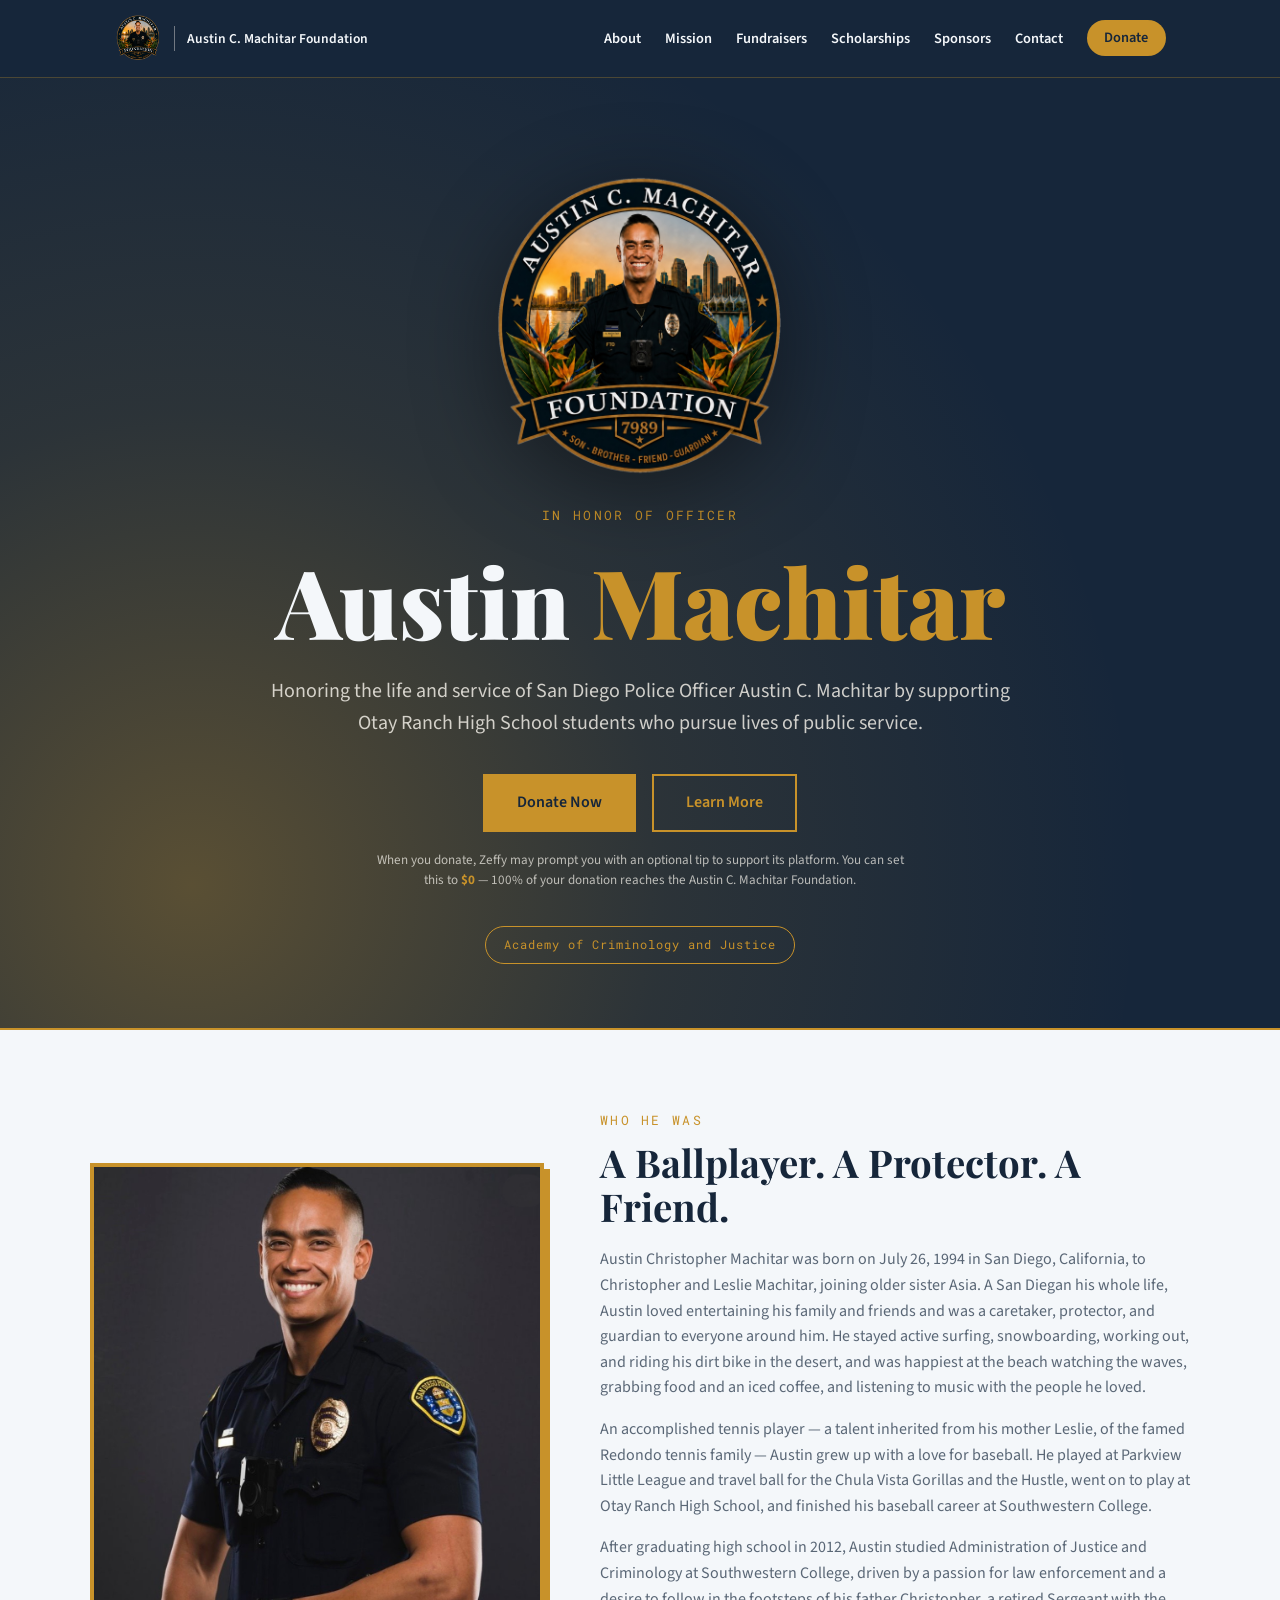
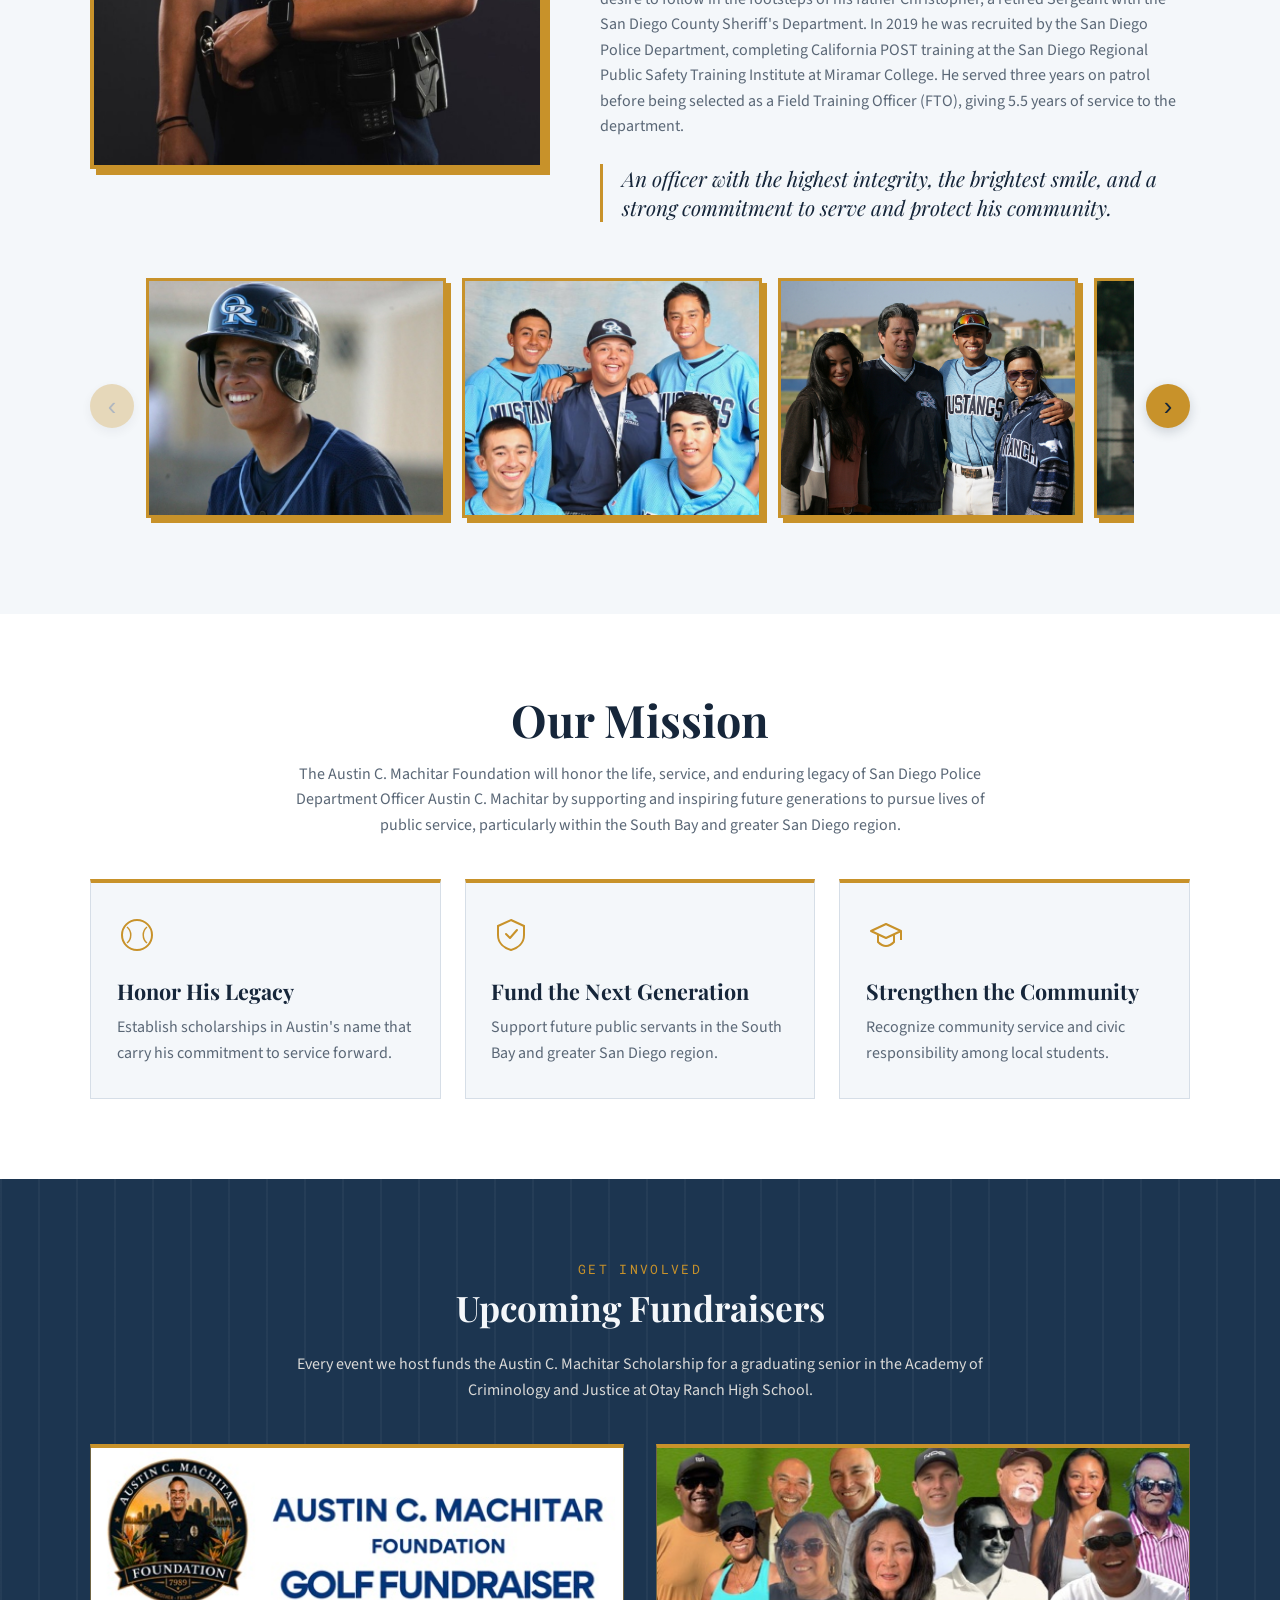
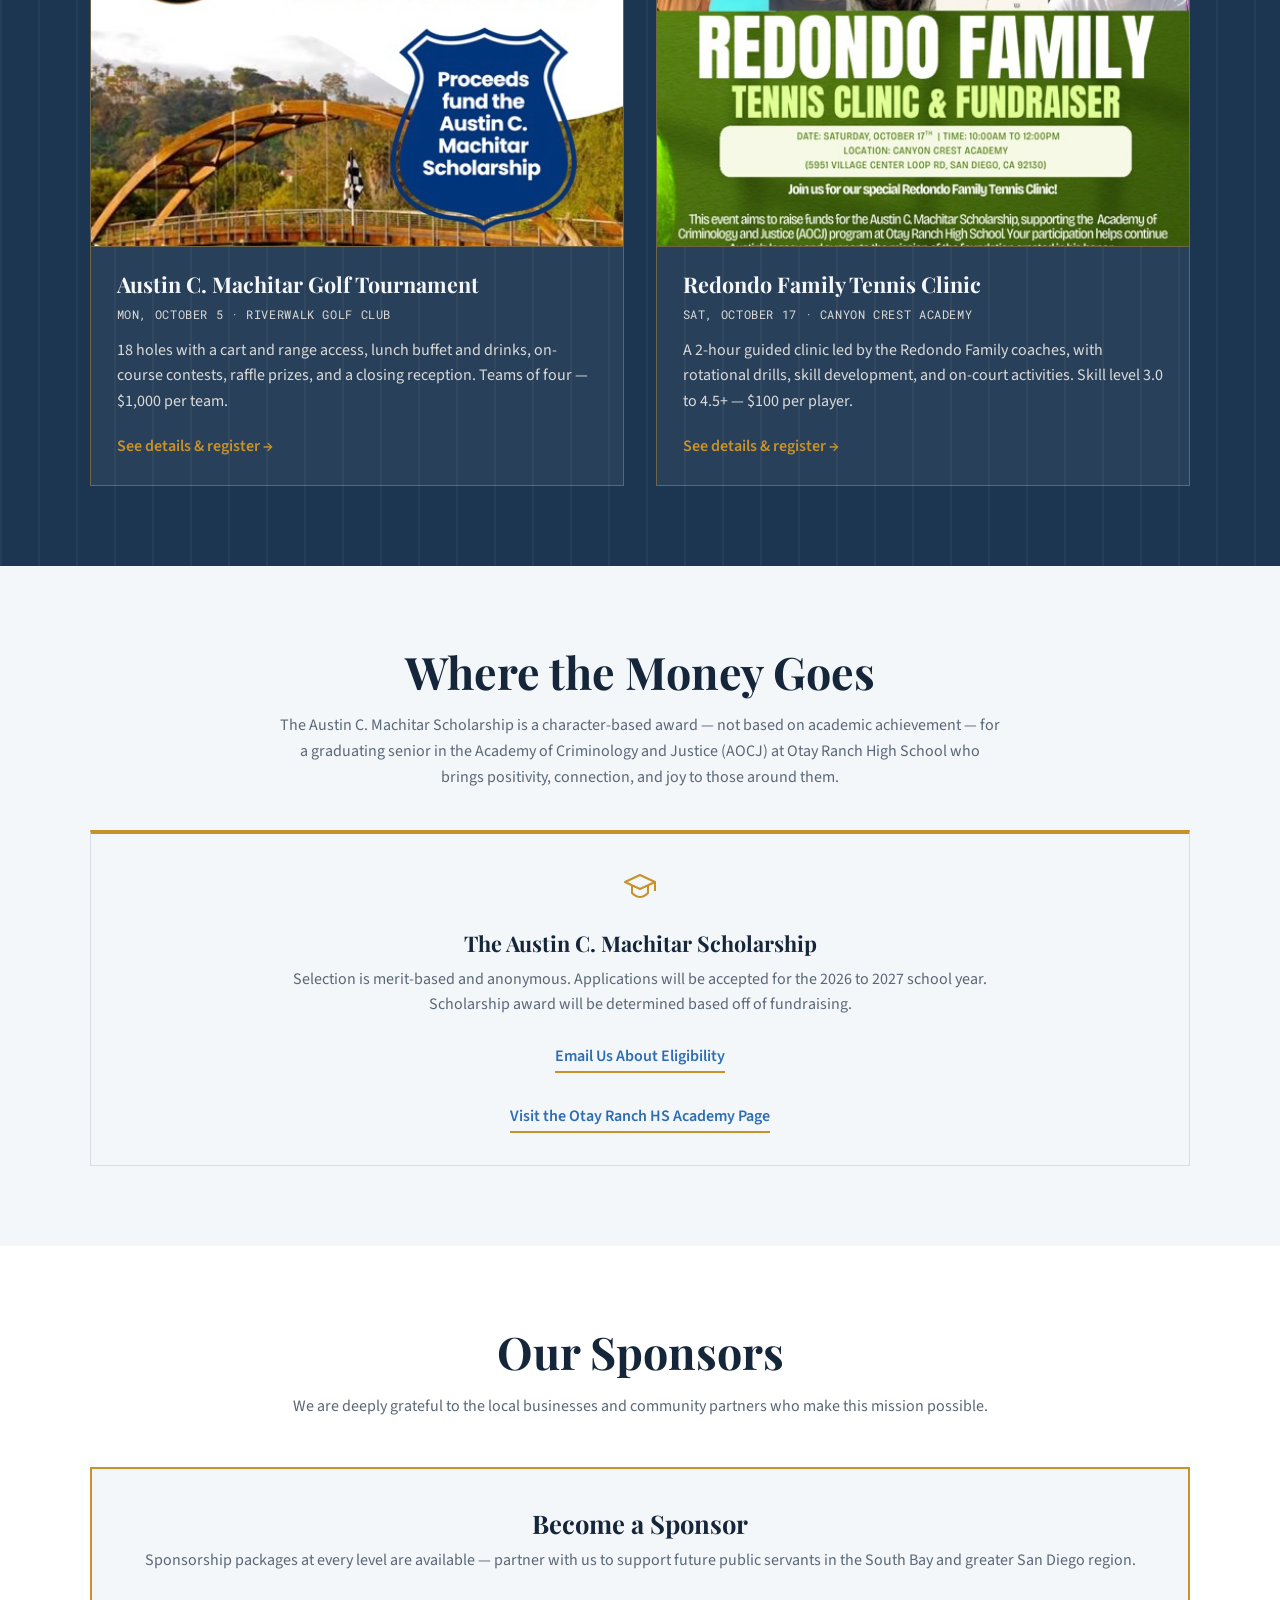
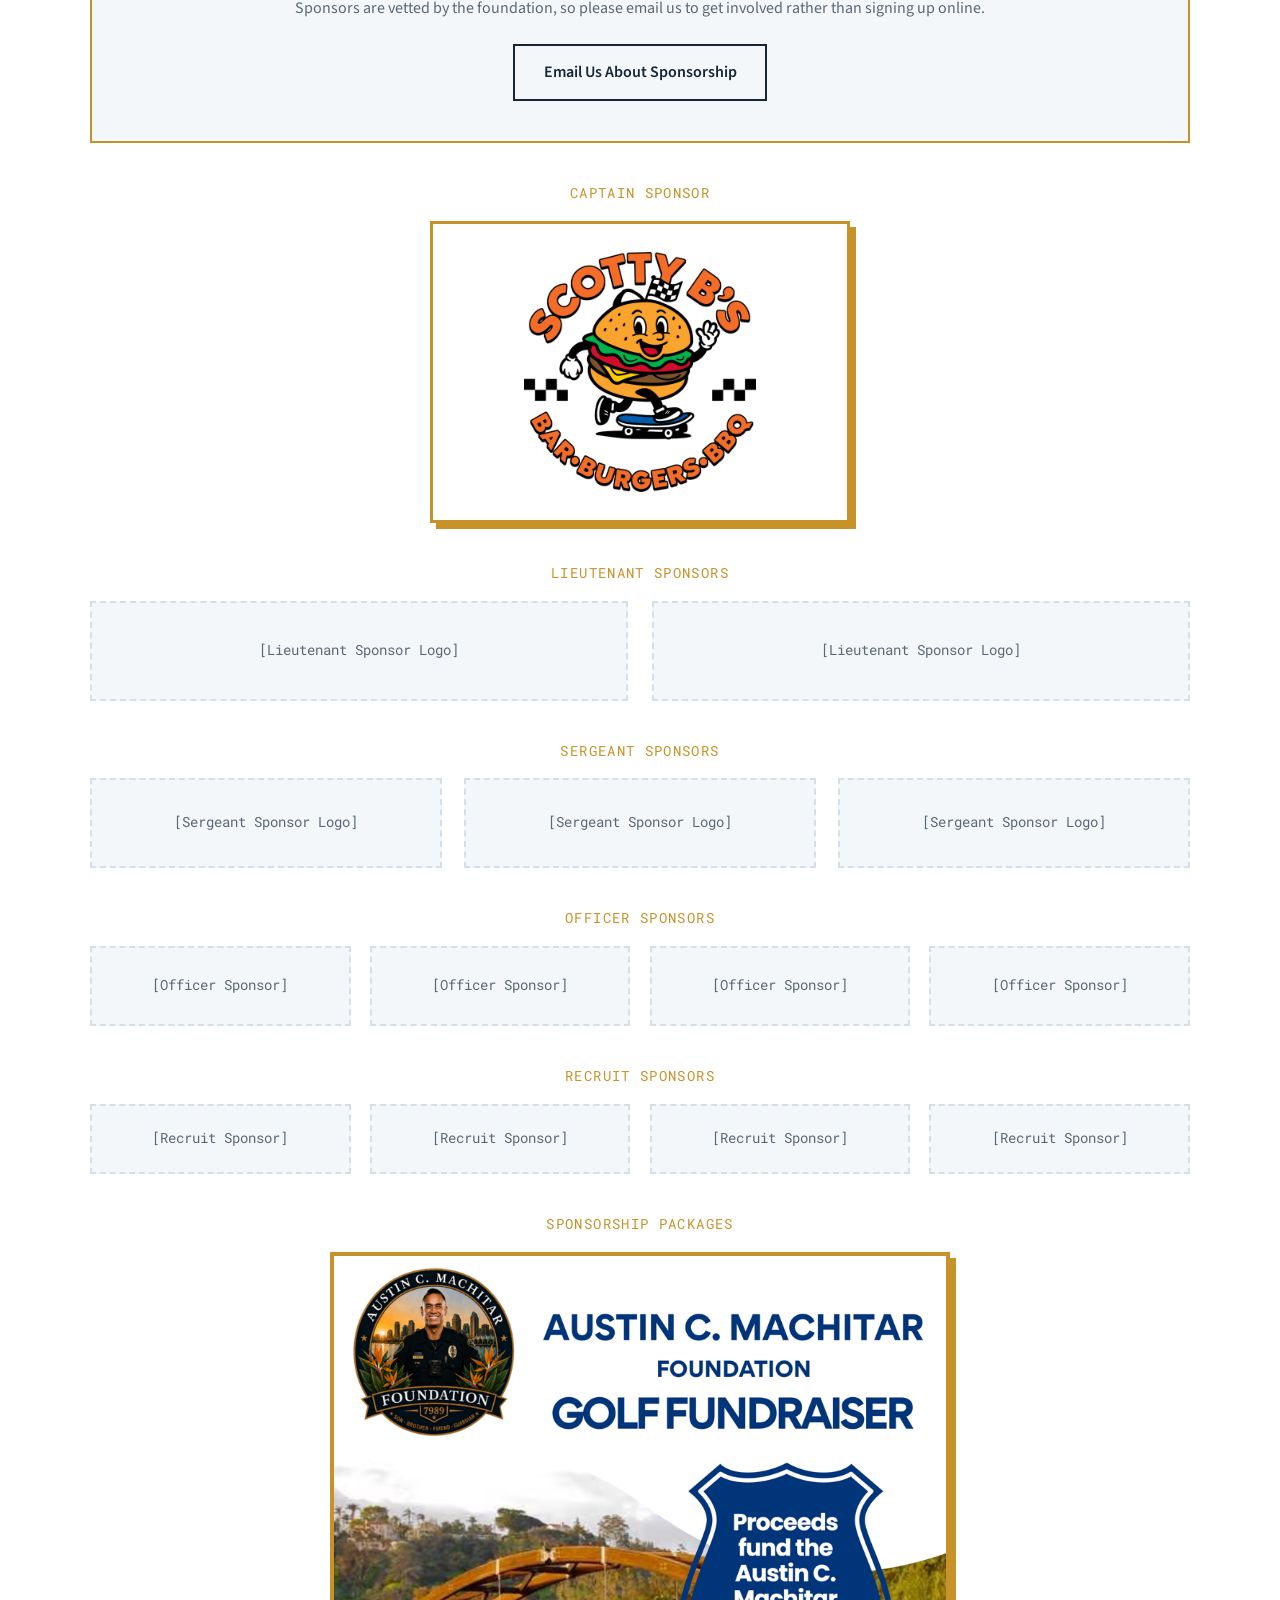
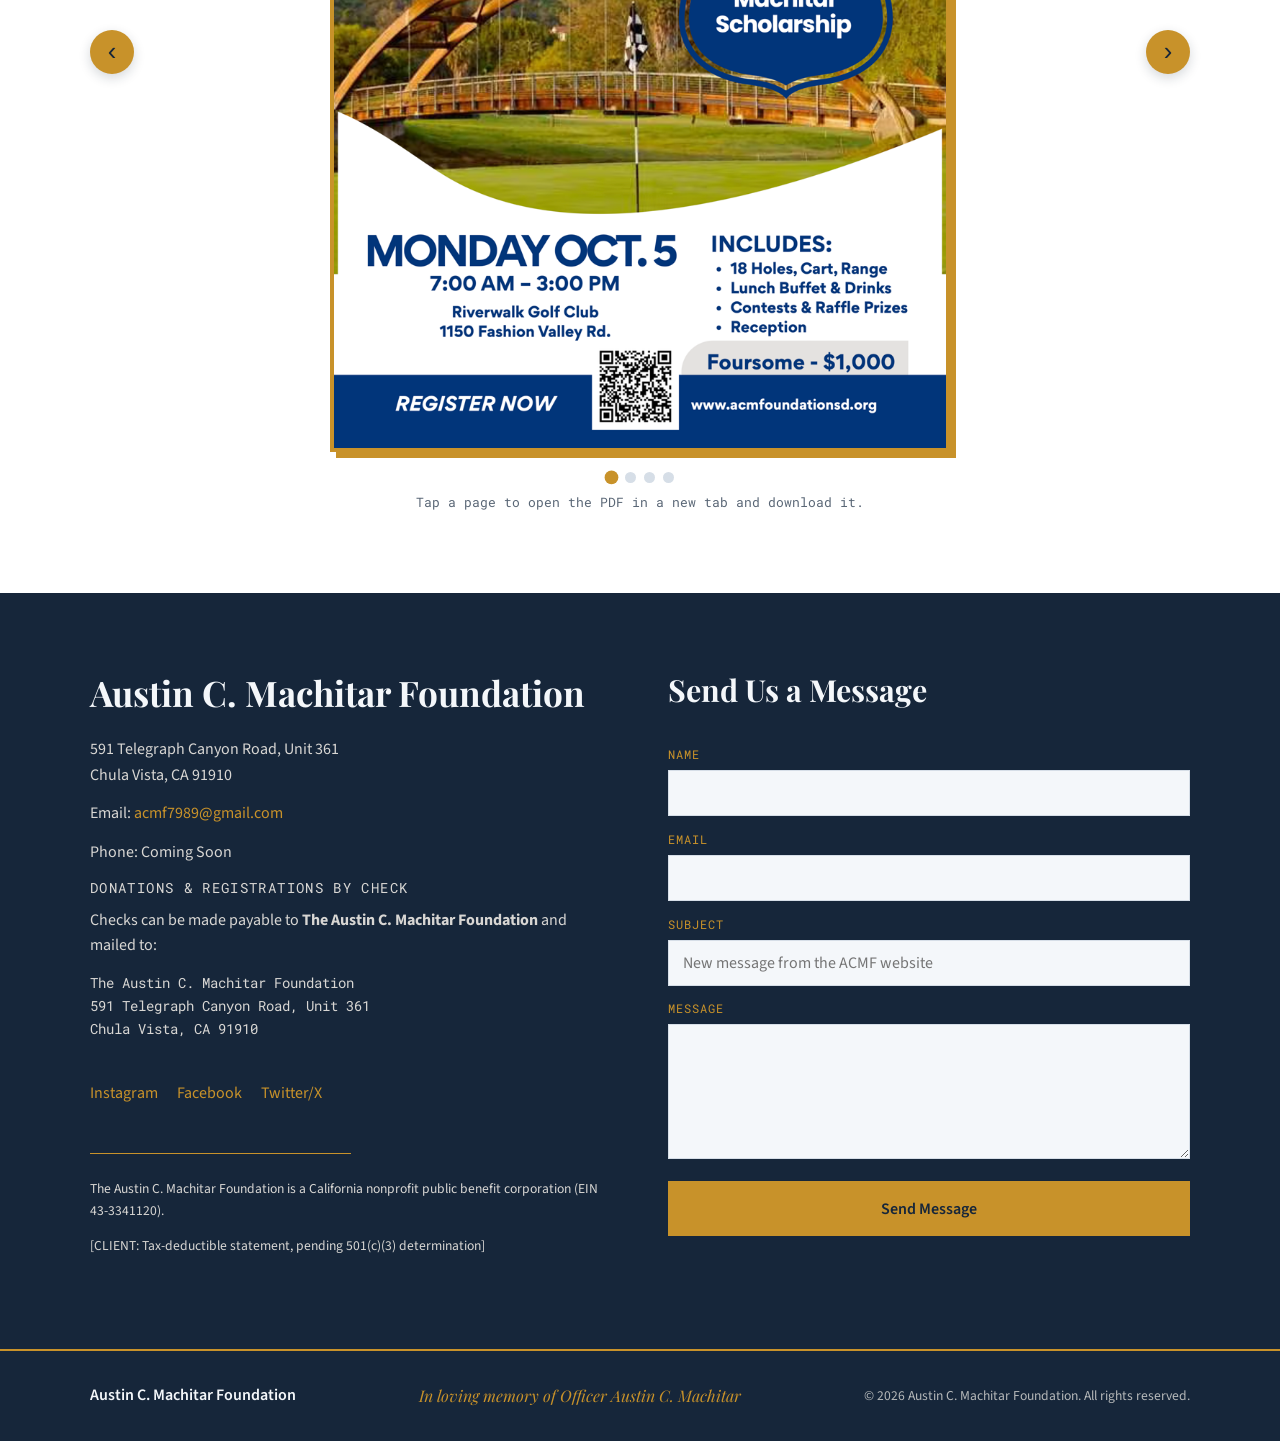
==== commit aac23e4c: "Contact: show "Coming Soon" for phone Replaces the [CLIENT: Phone number] placeholder, which was ren" ====
--- a/index.html
+++ b/index.html
@@ -294,8 +294,8 @@
       <h2>Austin C. Machitar Foundation</h2>
       <p>591 Telegraph Canyon Road, Unit 361<br>Chula Vista, CA 91910</p>
       <p>Email: <a href="mailto:acmf7989@gmail.com">acmf7989@gmail.com</a></p>
-      <!-- CLIENT: Phone number -->
-      <p>Phone: [CLIENT: Phone number]</p>
+      <!-- CLIENT: replace "Coming Soon" with the real number once it is set up -->
+      <p>Phone: Coming Soon</p>
 
       <div class="check-inline">
         <p class="tier-label">Donations &amp; Registrations by Check</p>
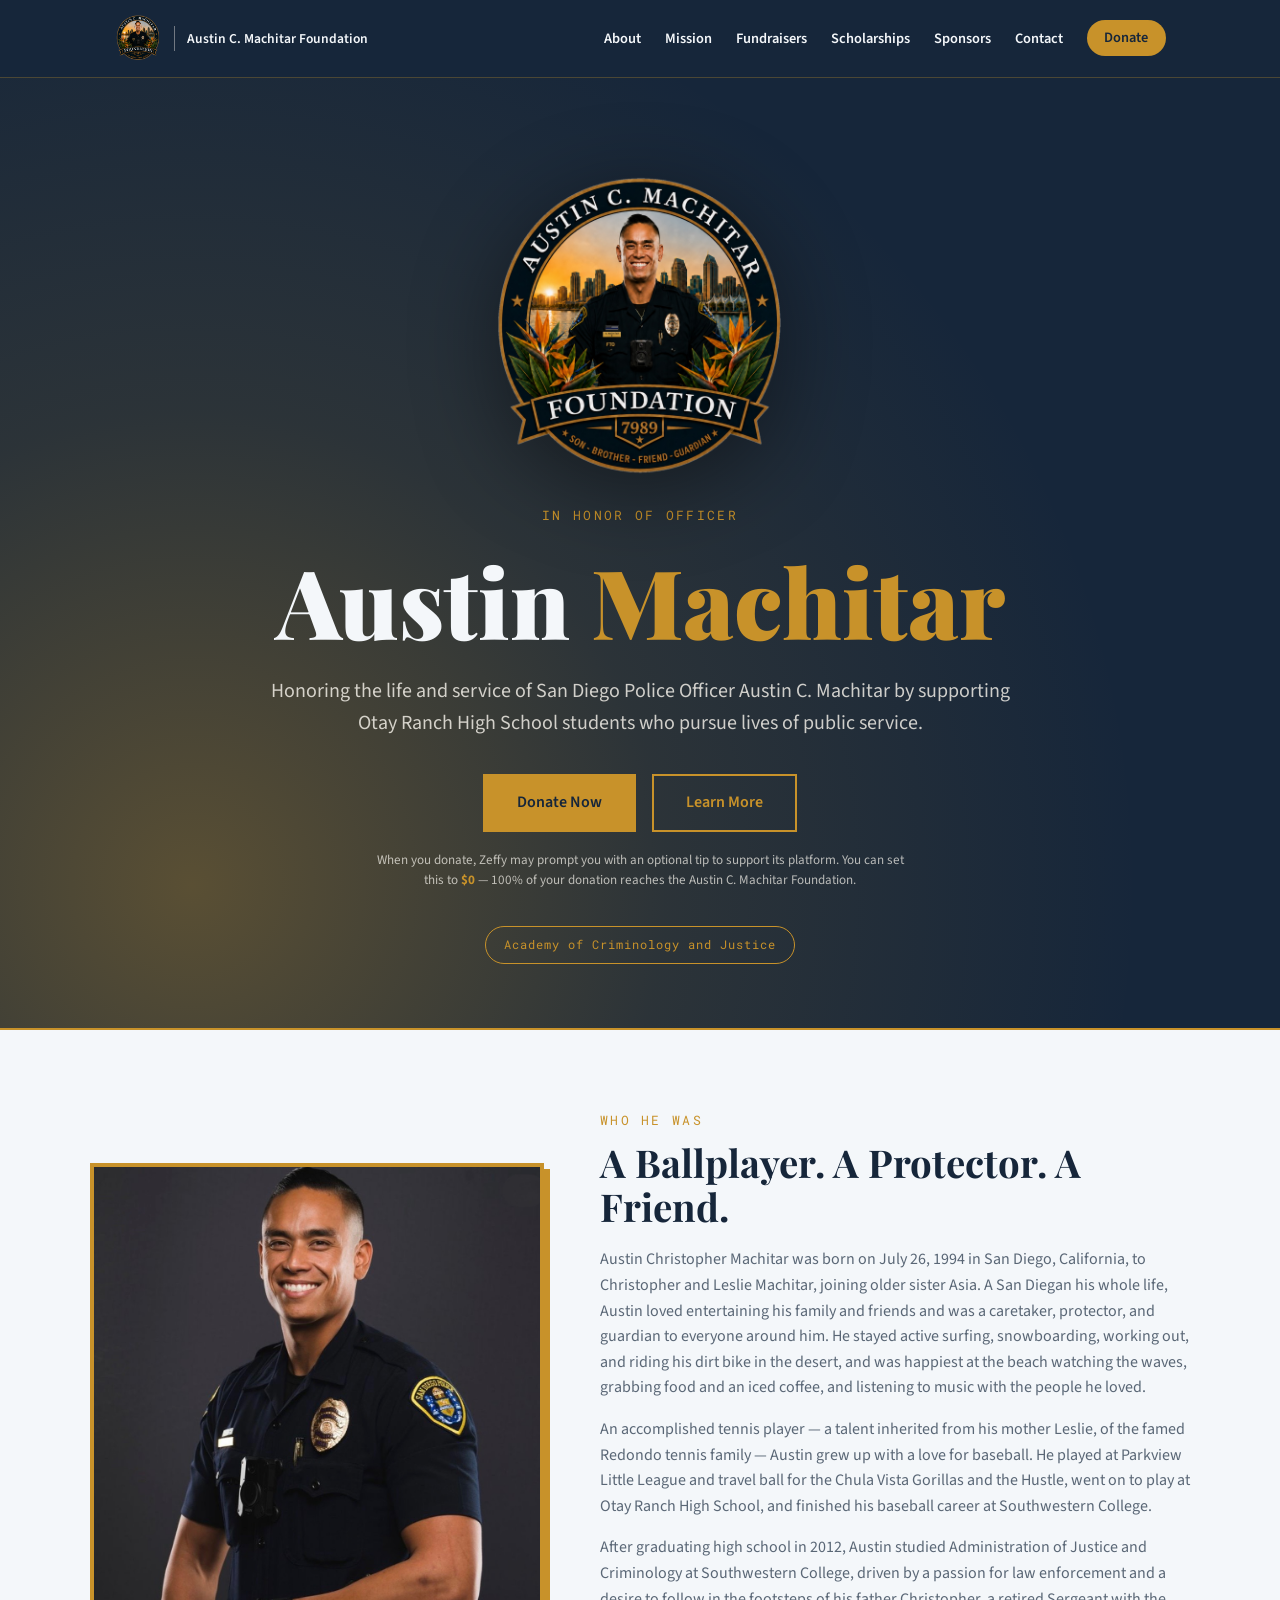
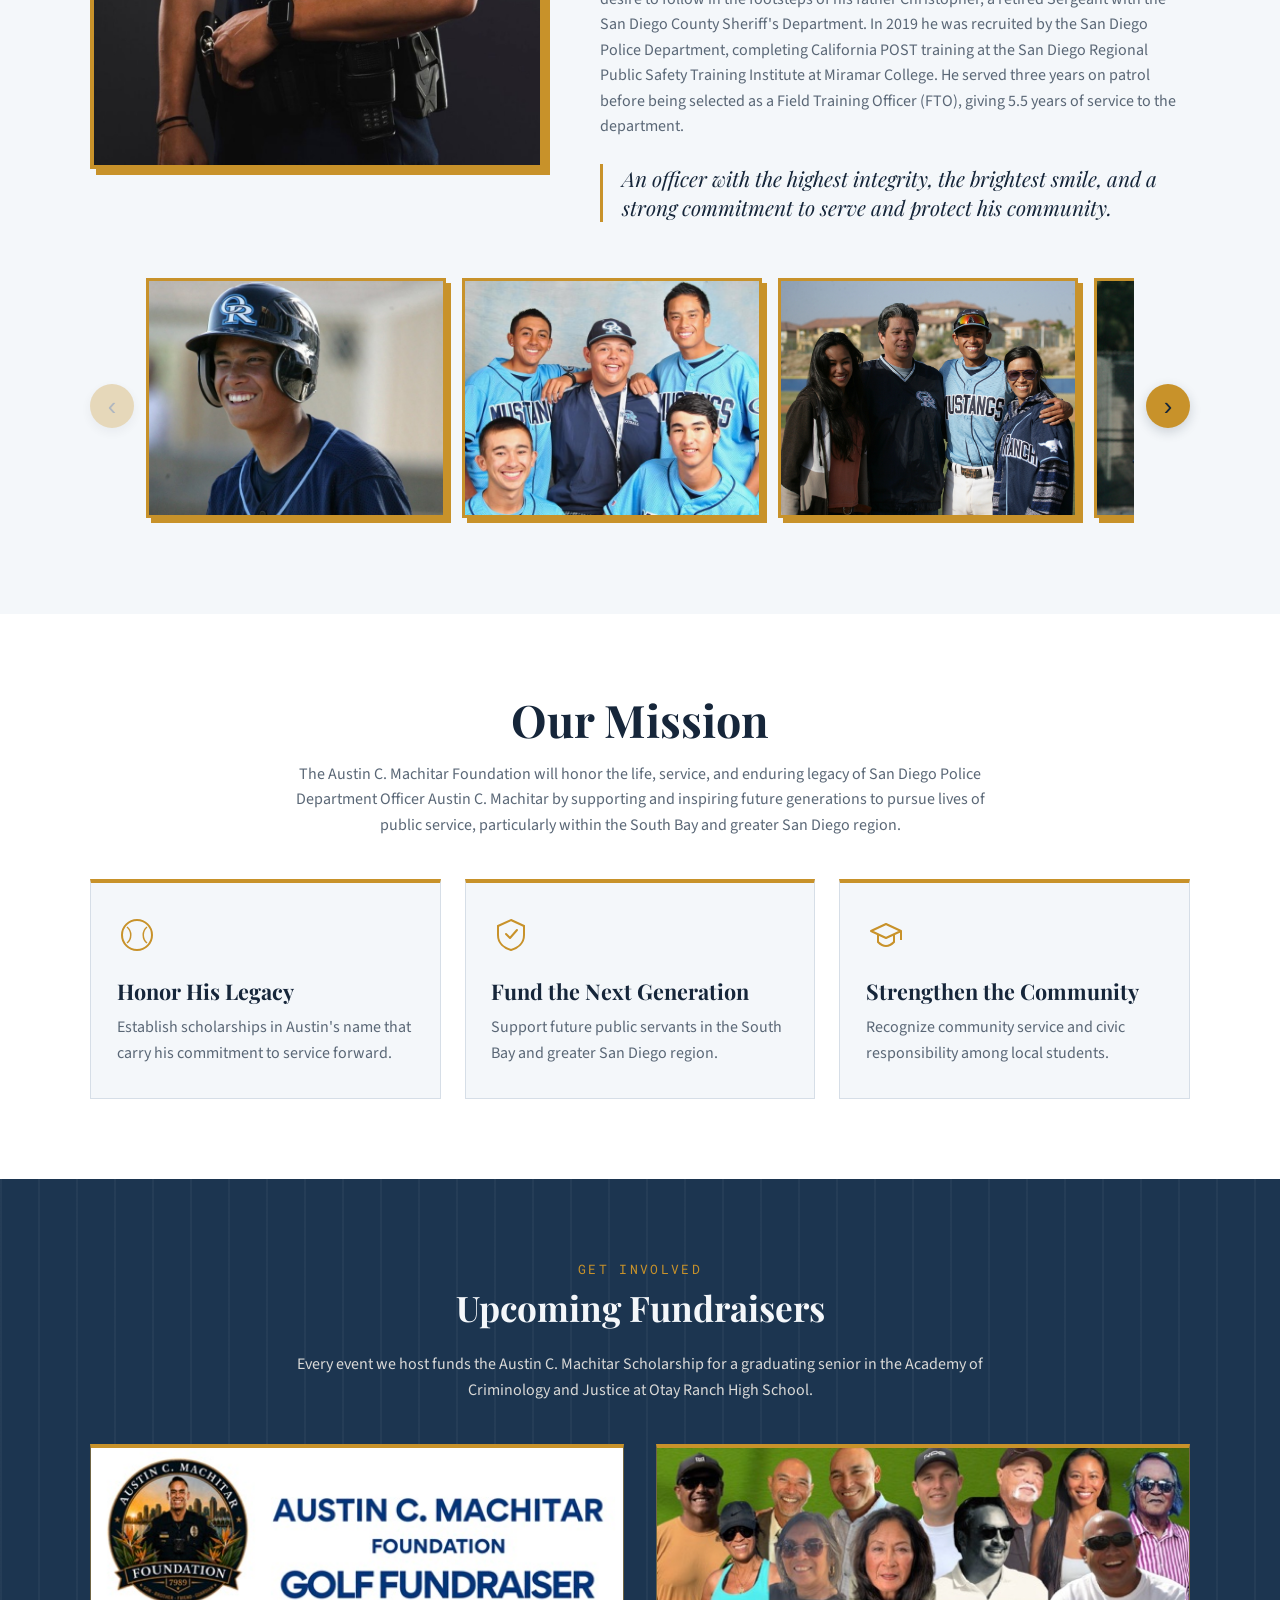
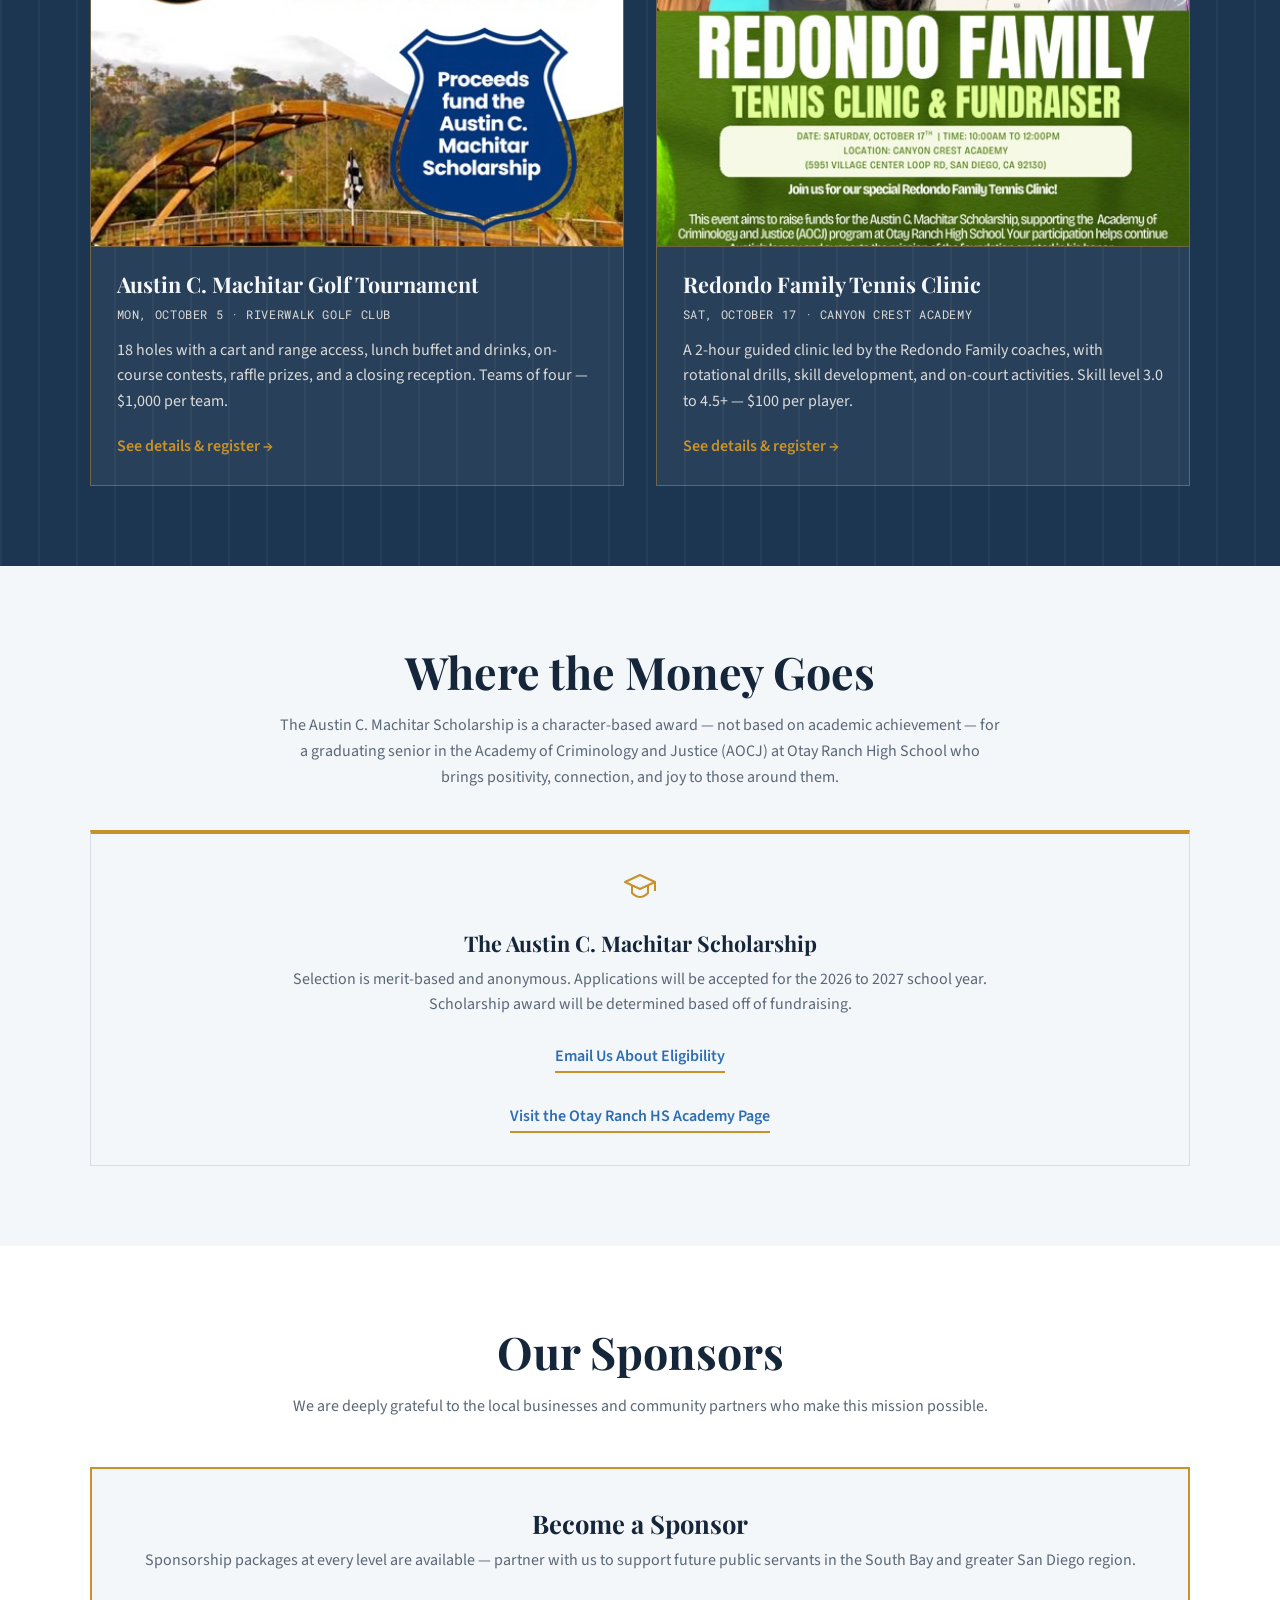
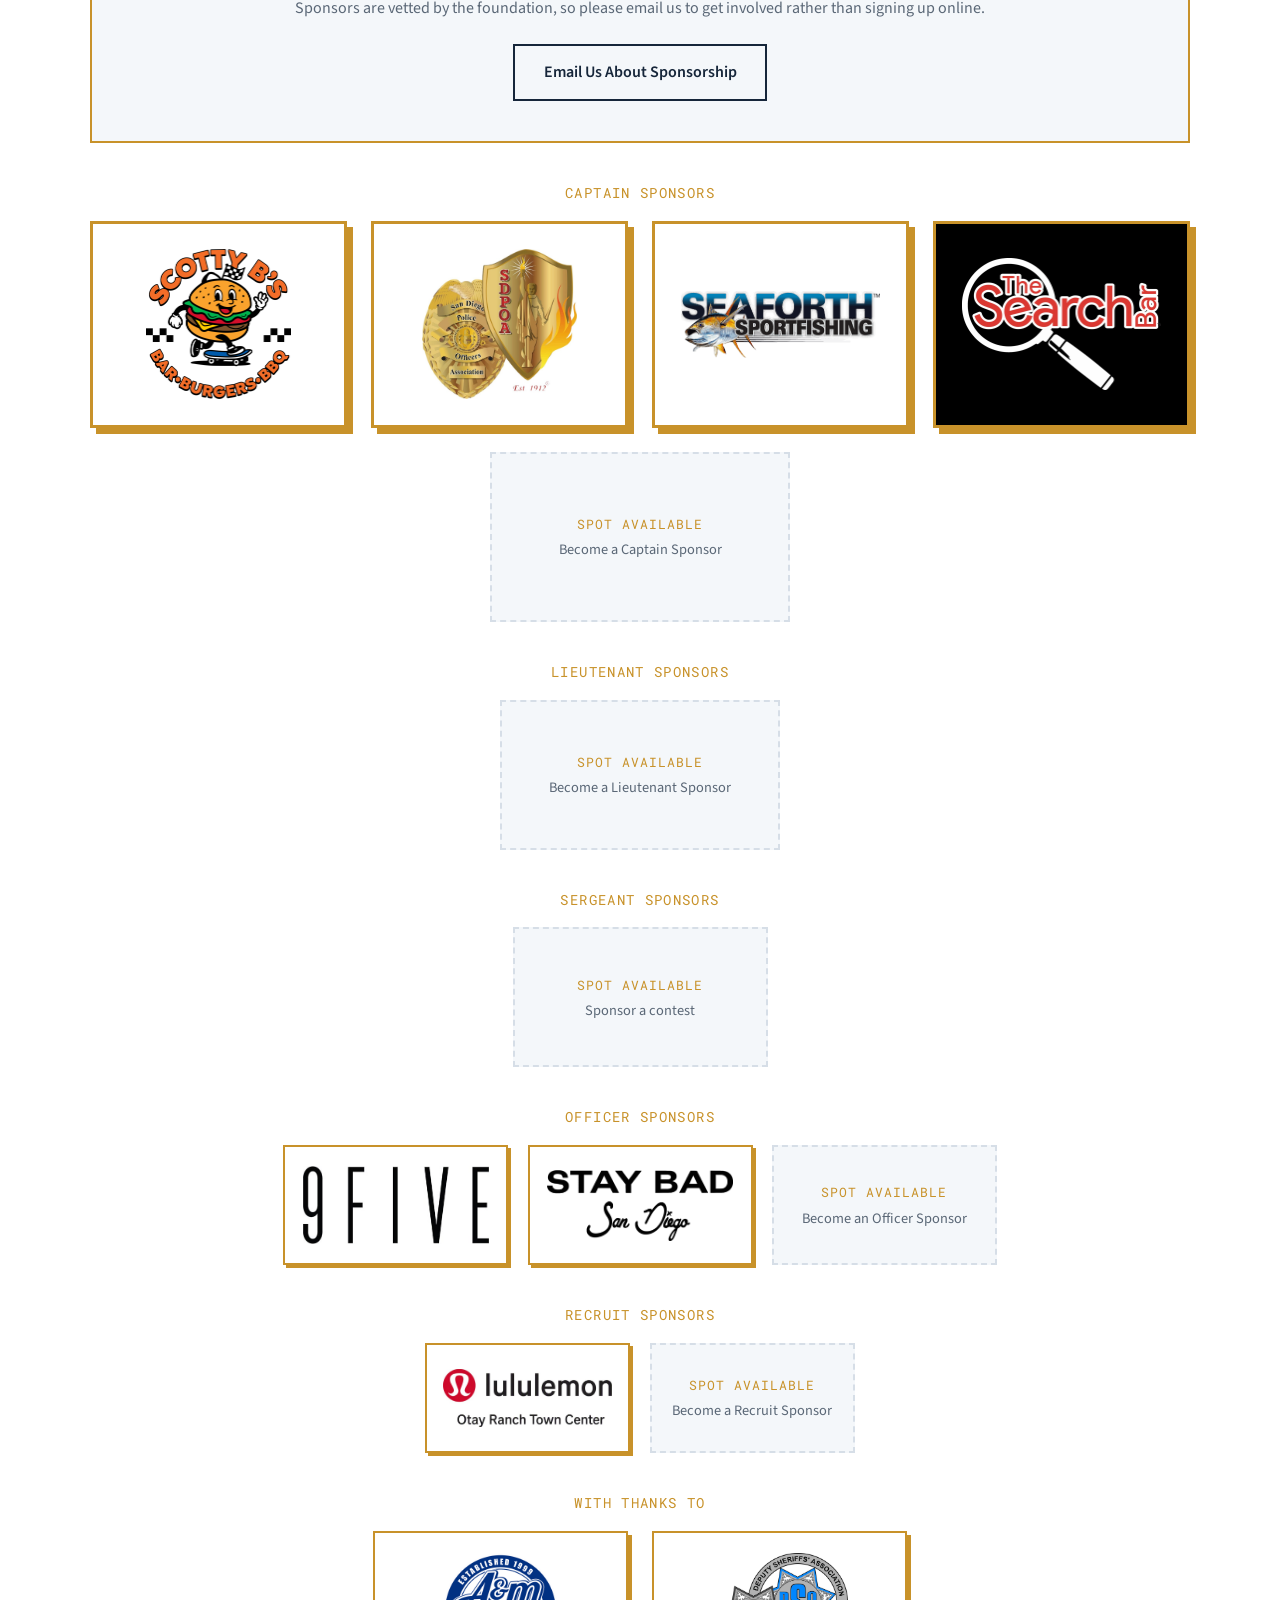
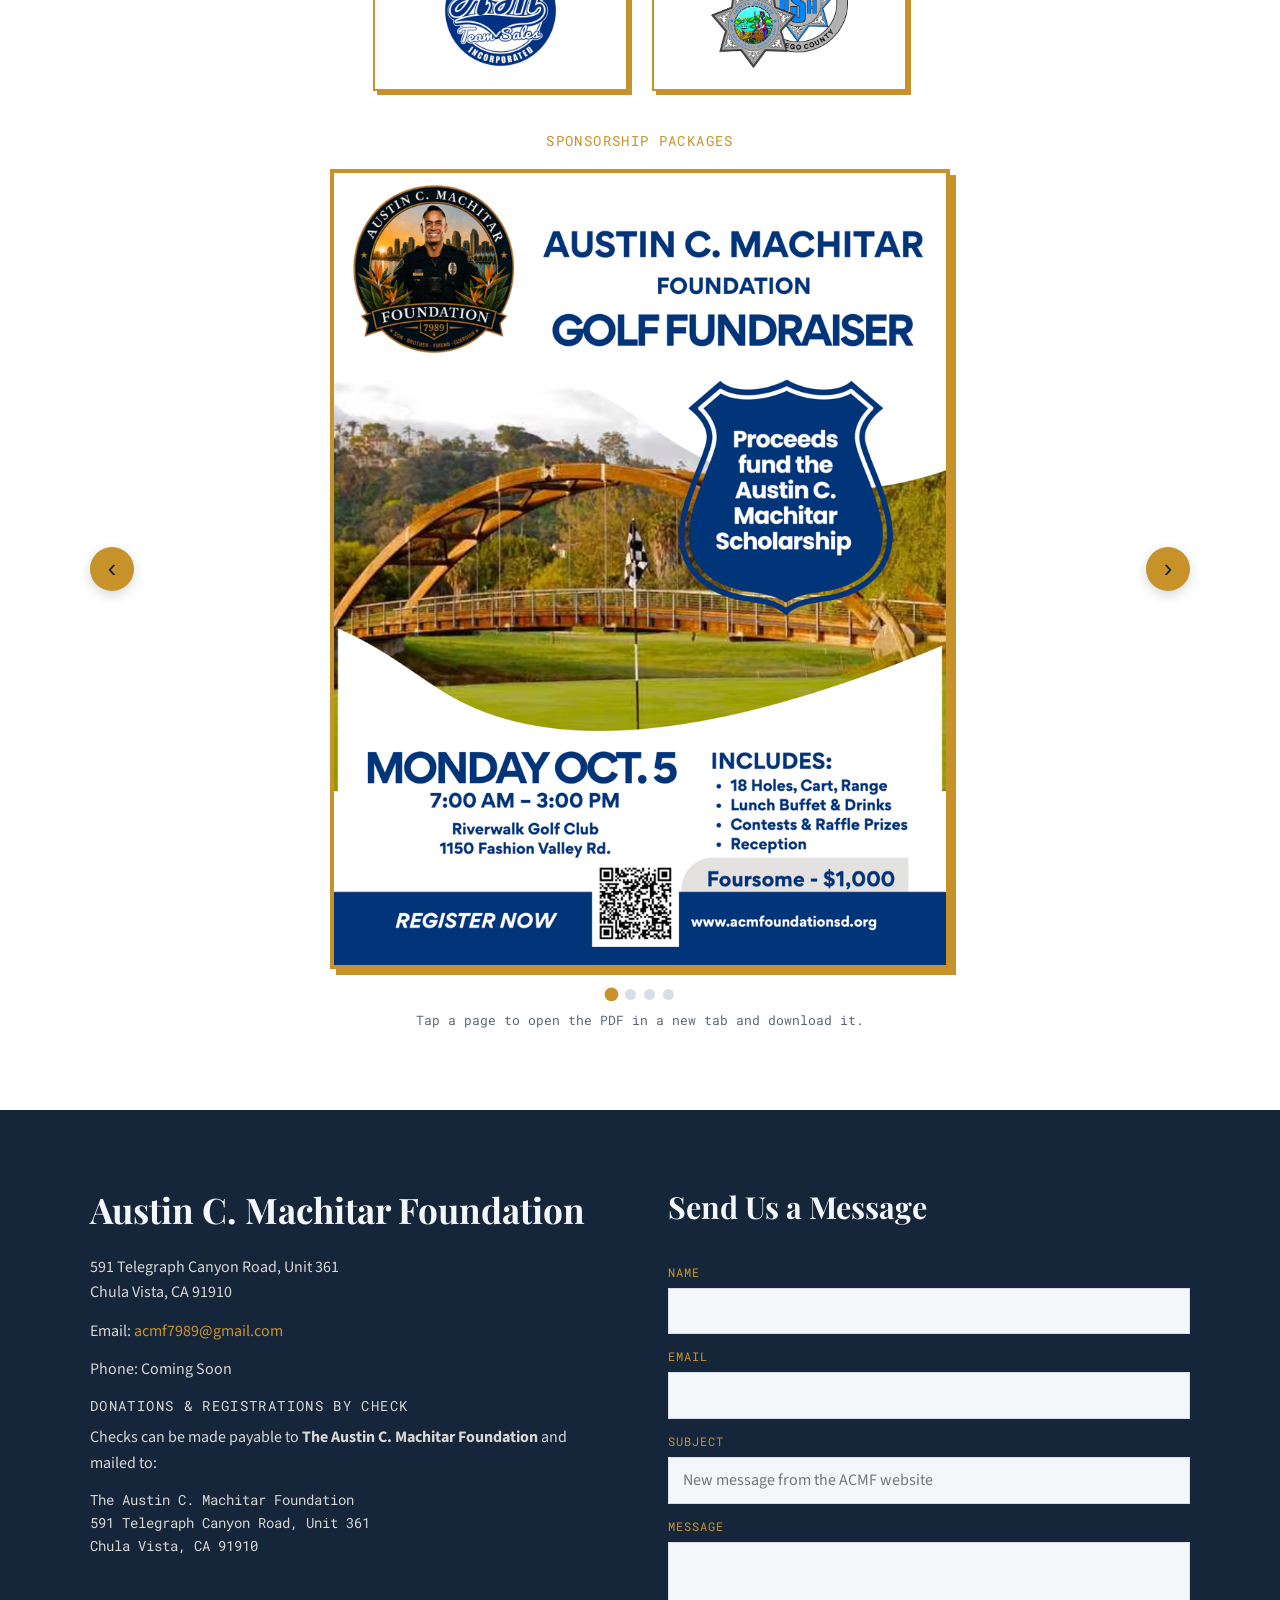
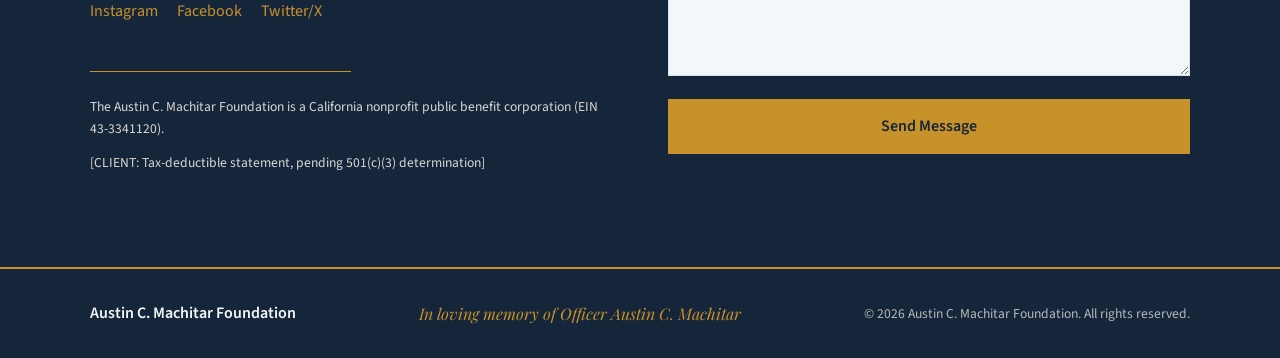
==== commit f50f0f2e: "Sponsors: add nine sponsor logos across the tiers Places the logos from the client's Oct. 5 golf tou" ====
--- a/index.html
+++ b/index.html
@@ -208,47 +208,90 @@
       <a href="mailto:acmf7989@gmail.com" class="btn-outline-navy">Email Us About Sponsorship</a>
     </div>
 
-    <div class="sponsor-tier tier-captain">
-      <p class="tier-label">Captain Sponsor</p>
-      <div class="sponsor-box has-logo">
-        <img class="sponsor-logo" src="assets/sponsors/scotty-bs-burgers.png" alt="Scotty B's Bar, Burgers &amp; BBQ" loading="lazy">
-      </div>
-    </div>
-
-    <div class="sponsor-tier">
+    <!-- Sponsor tiers. Each tier lists its confirmed logos, then a dashed
+         "spot available" box linking to the sponsorship inbox. -->
+    <div class="sponsor-tier tier-captain reveal">
+      <p class="tier-label">Captain Sponsors</p>
+      <div class="sponsor-grid">
+        <div class="sponsor-box has-logo">
+          <img class="sponsor-logo" src="assets/sponsors/scotty-bs-burgers.png" alt="Scotty B's Bar, Burgers &amp; BBQ" loading="lazy">
+        </div>
+        <div class="sponsor-box has-logo">
+          <img class="sponsor-logo" src="assets/sponsors/sdpoa.jpg" alt="San Diego Police Officers Association" loading="lazy">
+        </div>
+        <div class="sponsor-box has-logo">
+          <img class="sponsor-logo" src="assets/sponsors/seaforth-sportfishing.png" alt="Seaforth Sportfishing" loading="lazy">
+        </div>
+        <div class="sponsor-box has-logo is-dark">
+          <img class="sponsor-logo" src="assets/sponsors/the-search-bar.jpg" alt="The Search Bar" loading="lazy">
+        </div>
+        <a class="sponsor-box sponsor-open" href="mailto:acmf7989@gmail.com?subject=Captain%20Sponsorship">
+          <span class="sponsor-open-lead">Spot available</span>
+          <span class="sponsor-open-sub">Become a Captain Sponsor</span>
+        </a>
+      </div>
+    </div>
+
+    <div class="sponsor-tier tier-lieutenant reveal">
       <p class="tier-label">Lieutenant Sponsors</p>
-      <div class="tier-lieutenant">
-        <div class="sponsor-box">[Lieutenant Sponsor Logo]</div>
-        <div class="sponsor-box">[Lieutenant Sponsor Logo]</div>
-      </div>
-    </div>
-
-    <div class="sponsor-tier">
+      <div class="sponsor-grid">
+        <a class="sponsor-box sponsor-open" href="mailto:acmf7989@gmail.com?subject=Lieutenant%20Sponsorship">
+          <span class="sponsor-open-lead">Spot available</span>
+          <span class="sponsor-open-sub">Become a Lieutenant Sponsor</span>
+        </a>
+      </div>
+    </div>
+
+    <div class="sponsor-tier tier-sergeant reveal">
       <p class="tier-label">Sergeant Sponsors</p>
-      <div class="tier-sergeant">
-        <div class="sponsor-box">[Sergeant Sponsor Logo]</div>
-        <div class="sponsor-box">[Sergeant Sponsor Logo]</div>
-        <div class="sponsor-box">[Sergeant Sponsor Logo]</div>
-      </div>
-    </div>
-
-    <div class="sponsor-tier">
+      <div class="sponsor-grid">
+        <a class="sponsor-box sponsor-open" href="mailto:acmf7989@gmail.com?subject=Sergeant%20Sponsorship">
+          <span class="sponsor-open-lead">Spot available</span>
+          <span class="sponsor-open-sub">Sponsor a contest</span>
+        </a>
+      </div>
+    </div>
+
+    <div class="sponsor-tier tier-officer reveal">
       <p class="tier-label">Officer Sponsors</p>
-      <div class="tier-officer">
-        <div class="sponsor-box">[Officer Sponsor]</div>
-        <div class="sponsor-box">[Officer Sponsor]</div>
-        <div class="sponsor-box">[Officer Sponsor]</div>
-        <div class="sponsor-box">[Officer Sponsor]</div>
-      </div>
-    </div>
-
-    <div class="sponsor-tier">
+      <div class="sponsor-grid">
+        <div class="sponsor-box has-logo">
+          <img class="sponsor-logo" src="assets/sponsors/9five.jpg" alt="9FIVE" loading="lazy">
+        </div>
+        <div class="sponsor-box has-logo">
+          <img class="sponsor-logo" src="assets/sponsors/bad-birdie.png" alt="Bad Birdie" loading="lazy">
+        </div>
+        <a class="sponsor-box sponsor-open" href="mailto:acmf7989@gmail.com?subject=Officer%20Sponsorship">
+          <span class="sponsor-open-lead">Spot available</span>
+          <span class="sponsor-open-sub">Become an Officer Sponsor</span>
+        </a>
+      </div>
+    </div>
+
+    <div class="sponsor-tier tier-recruit reveal">
       <p class="tier-label">Recruit Sponsors</p>
-      <div class="tier-recruit">
-        <div class="sponsor-box">[Recruit Sponsor]</div>
-        <div class="sponsor-box">[Recruit Sponsor]</div>
-        <div class="sponsor-box">[Recruit Sponsor]</div>
-        <div class="sponsor-box">[Recruit Sponsor]</div>
+      <div class="sponsor-grid">
+        <div class="sponsor-box has-logo">
+          <img class="sponsor-logo" src="assets/sponsors/lululemon-otay-ranch.jpg" alt="lululemon — Otay Ranch Town Center" loading="lazy">
+        </div>
+        <a class="sponsor-box sponsor-open" href="mailto:acmf7989@gmail.com?subject=Recruit%20Sponsorship">
+          <span class="sponsor-open-lead">Spot available</span>
+          <span class="sponsor-open-sub">Become a Recruit Sponsor</span>
+        </a>
+      </div>
+    </div>
+
+    <!-- CLIENT: these two logos arrived without a sponsorship level in the
+         filename. Move them into the tier above once confirmed. -->
+    <div class="sponsor-tier tier-untiered reveal">
+      <p class="tier-label">With Thanks To</p>
+      <div class="sponsor-grid">
+        <div class="sponsor-box has-logo">
+          <img class="sponsor-logo" src="assets/sponsors/am-team-sales.png" alt="A&amp;M Team Sales, Inc." loading="lazy">
+        </div>
+        <div class="sponsor-box has-logo">
+          <img class="sponsor-logo" src="assets/sponsors/dsa-san-diego.jpg" alt="Deputy Sheriffs' Association of San Diego County" loading="lazy">
+        </div>
       </div>
     </div>
 
--- a/css/styles.css
+++ b/css/styles.css
@@ -600,15 +600,62 @@
   text-align: center;
   padding: 1rem;
 }
-.tier-captain .sponsor-box { border-color: var(--color-gold); min-height: 130px; }
-.tier-lieutenant { display: grid; grid-template-columns: repeat(2, 1fr); gap: 1.5rem; }
-.tier-lieutenant .sponsor-box { min-height: 100px; }
-.tier-sergeant { display: grid; grid-template-columns: repeat(3, 1fr); gap: 1.4rem; }
-.tier-sergeant .sponsor-box { min-height: 90px; }
-.tier-officer { display: grid; grid-template-columns: repeat(4, 1fr); gap: 1.2rem; }
-.tier-officer .sponsor-box { min-height: 80px; }
-.tier-recruit { display: grid; grid-template-columns: repeat(4, 1fr); gap: 1.2rem; }
-.tier-recruit .sponsor-box { min-height: 70px; }
+
+/* Tier rows flow rather than sitting on a fixed column count, so a tier reads
+   correctly whether it holds one sponsor or six. min() keeps the track from
+   overflowing narrow phones; centring absorbs a short trailing row. */
+.sponsor-grid {
+  display: flex;
+  flex-wrap: wrap;
+  justify-content: center;
+  gap: 1.5rem;
+}
+.sponsor-grid > * { min-width: 0; }
+.tier-captain    .sponsor-grid > * { flex: 1 1 230px; max-width: 300px; }
+.tier-lieutenant .sponsor-grid > * { flex: 1 1 215px; max-width: 280px; }
+.tier-sergeant   .sponsor-grid > * { flex: 1 1 195px; max-width: 255px; }
+.tier-officer    .sponsor-grid > * { flex: 1 1 175px; max-width: 225px; }
+.tier-recruit    .sponsor-grid > * { flex: 1 1 160px; max-width: 205px; }
+.tier-untiered   .sponsor-grid > * { flex: 1 1 195px; max-width: 255px; }
+.tier-sergeant .sponsor-grid { gap: 1.4rem; }
+.tier-officer  .sponsor-grid,
+.tier-recruit  .sponsor-grid { gap: 1.2rem; }
+
+.tier-captain    .sponsor-box { min-height: 170px; }
+.tier-lieutenant .sponsor-box { min-height: 150px; }
+.tier-sergeant   .sponsor-box { min-height: 140px; }
+.tier-officer    .sponsor-box { min-height: 120px; }
+.tier-recruit    .sponsor-box { min-height: 110px; }
+.tier-untiered   .sponsor-box { min-height: 140px; }
+
+/* Open slots: the dashed frame reads as "not filled yet" and the whole box is
+   the mailto target. */
+.sponsor-open {
+  flex-direction: column;
+  gap: 0.35rem;
+  text-decoration: none;
+  color: var(--color-muted);
+  transition: border-color 0.2s ease, color 0.2s ease, transform 0.2s ease;
+}
+.sponsor-open:hover,
+.sponsor-open:focus-visible {
+  border-color: var(--color-gold);
+  color: var(--color-navy);
+  transform: translateY(-2px);
+}
+.sponsor-open:focus-visible { outline: 3px solid var(--color-gold-bright); outline-offset: 3px; }
+.sponsor-open-lead {
+  font-family: 'Roboto Mono', monospace;
+  font-size: 0.8rem;
+  letter-spacing: 0.08em;
+  text-transform: uppercase;
+  color: var(--color-gold);
+}
+.sponsor-open-sub {
+  font-family: 'Source Sans 3', sans-serif;
+  font-size: 0.9rem;
+  line-height: 1.35;
+}
 
 /* ===== Flyer slideshow ===== */
 .flyer-slider { margin-top: 1rem; }
@@ -1026,20 +1073,31 @@
   box-shadow: 6px 6px 0 var(--color-gold);
   padding: 1.75rem;
 }
-/* Top tier gets a contained, featured frame rather than a full-width band */
-.tier-captain .sponsor-box.has-logo {
-  max-width: 420px;
-  margin: 0 auto;
-  min-height: 0;
-}
+/* Frame weight tracks the tier, so the hierarchy is legible before you read
+   the labels. */
+.tier-captain    .sponsor-box.has-logo { border-width: 3px; box-shadow: 6px 6px 0 var(--color-gold); padding: 1.6rem; }
+.tier-lieutenant .sponsor-box.has-logo { border-width: 3px; box-shadow: 5px 5px 0 var(--color-gold); padding: 1.4rem; }
+.tier-sergeant   .sponsor-box.has-logo { border-width: 2px; box-shadow: 4px 4px 0 var(--color-gold); padding: 1.3rem; }
+.tier-officer    .sponsor-box.has-logo { border-width: 2px; box-shadow: 3px 3px 0 var(--color-gold); padding: 1.1rem; }
+.tier-recruit    .sponsor-box.has-logo { border-width: 2px; box-shadow: 3px 3px 0 var(--color-gold); padding: 1rem; }
+.tier-untiered   .sponsor-box.has-logo { border-width: 2px; box-shadow: 4px 4px 0 var(--color-gold); padding: 1.3rem; }
+
+/* The Search Bar's mark is supplied on a solid black field, so the tile takes
+   that ground instead of stranding a black rectangle on white. */
+.sponsor-box.has-logo.is-dark { background: #000; }
+
 .sponsor-logo {
   display: block;
   width: 100%;
-  max-width: 300px;
   height: auto;
-  max-height: 240px;
   object-fit: contain;
 }
+.tier-captain    .sponsor-logo { max-height: 150px; }
+.tier-lieutenant .sponsor-logo { max-height: 125px; }
+.tier-sergeant   .sponsor-logo { max-height: 115px; }
+.tier-officer    .sponsor-logo { max-height: 95px; }
+.tier-recruit    .sponsor-logo { max-height: 85px; }
+.tier-untiered   .sponsor-logo { max-height: 115px; }
 .sponsor-name {
   display: block;
   margin-top: 0.6rem;
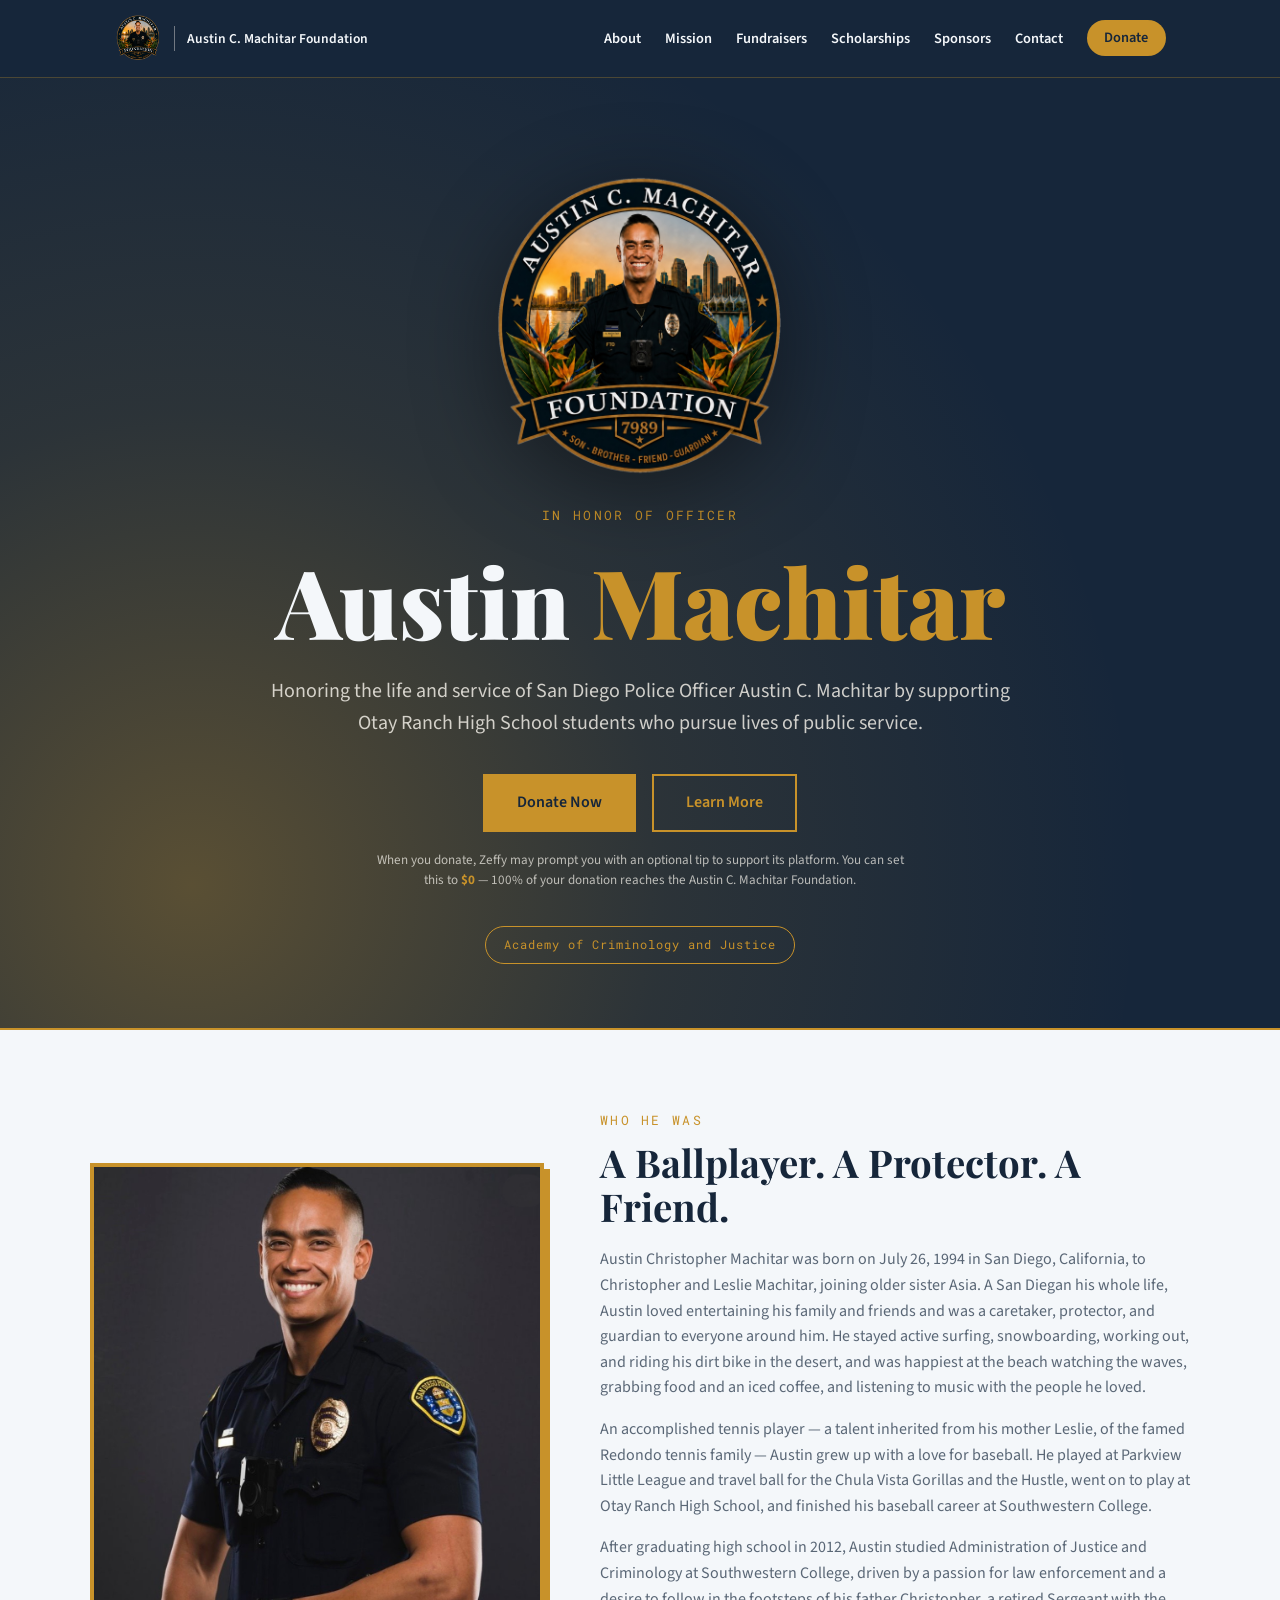
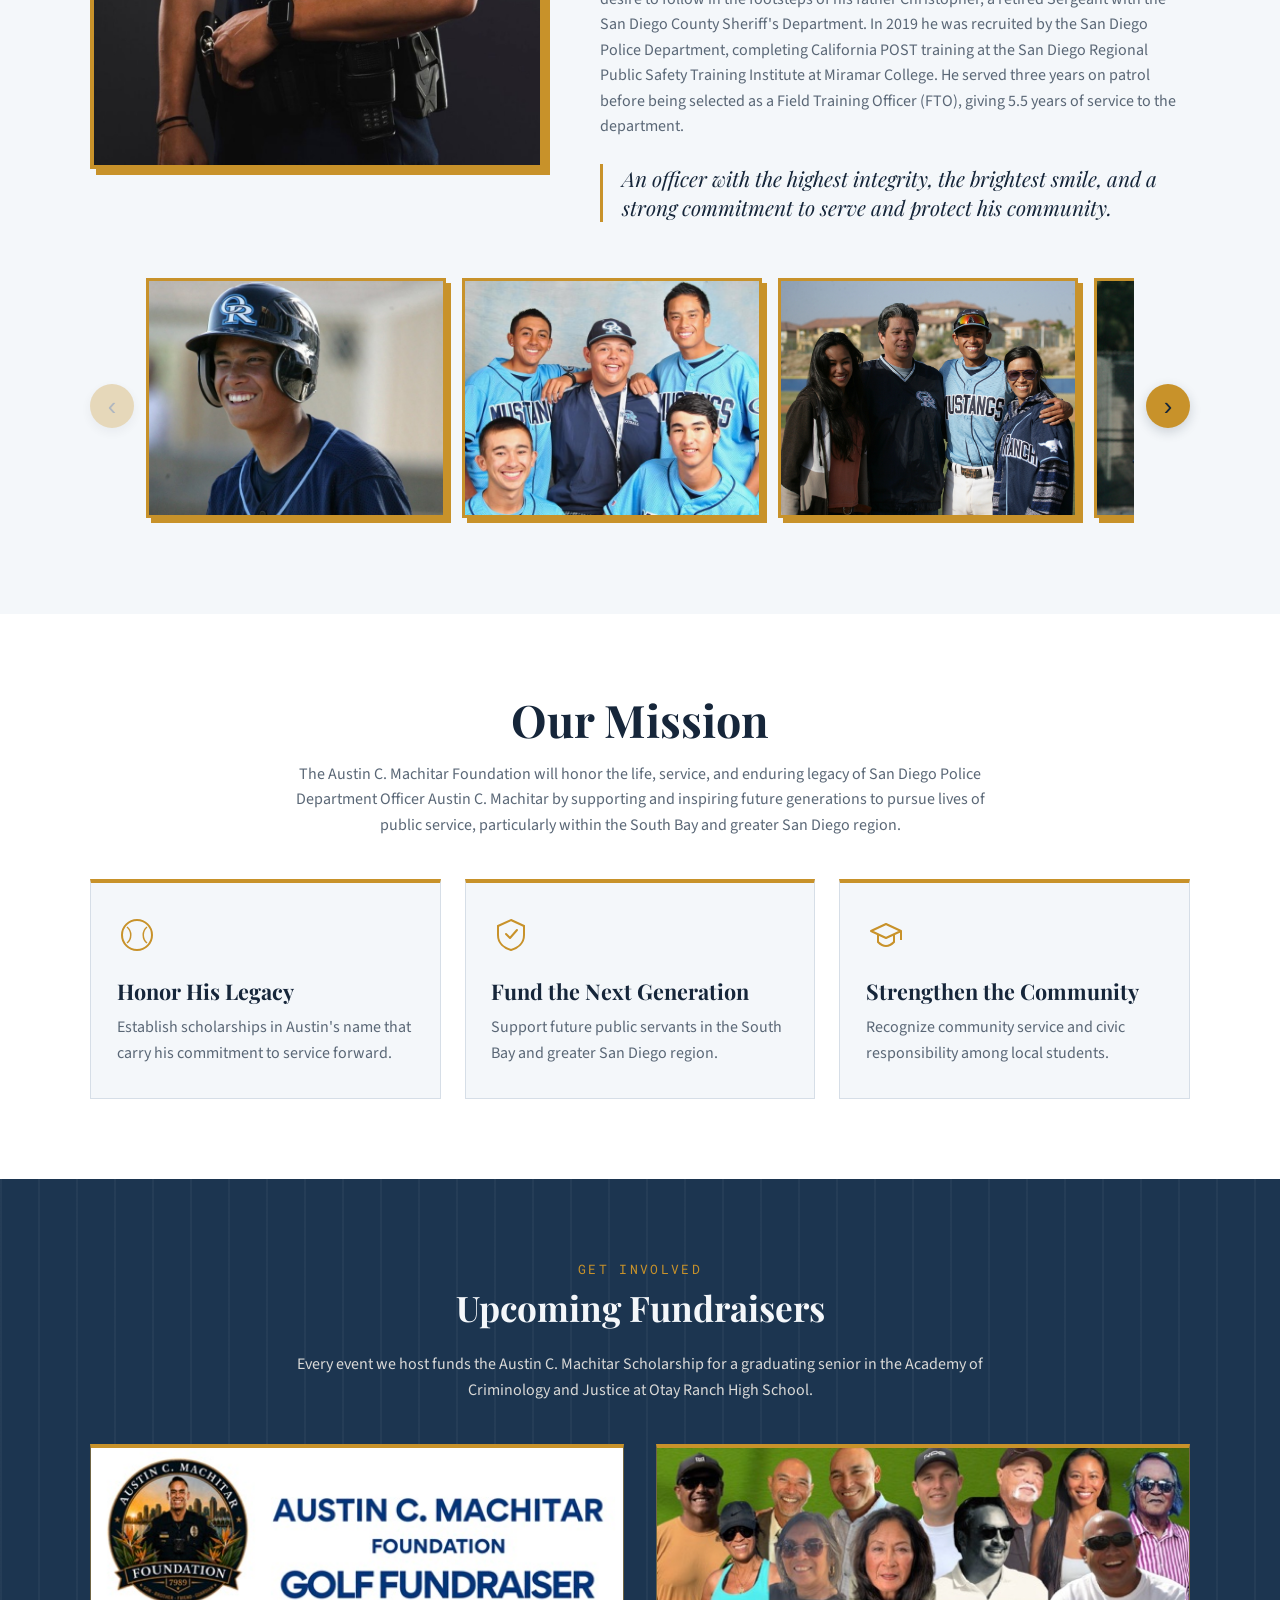
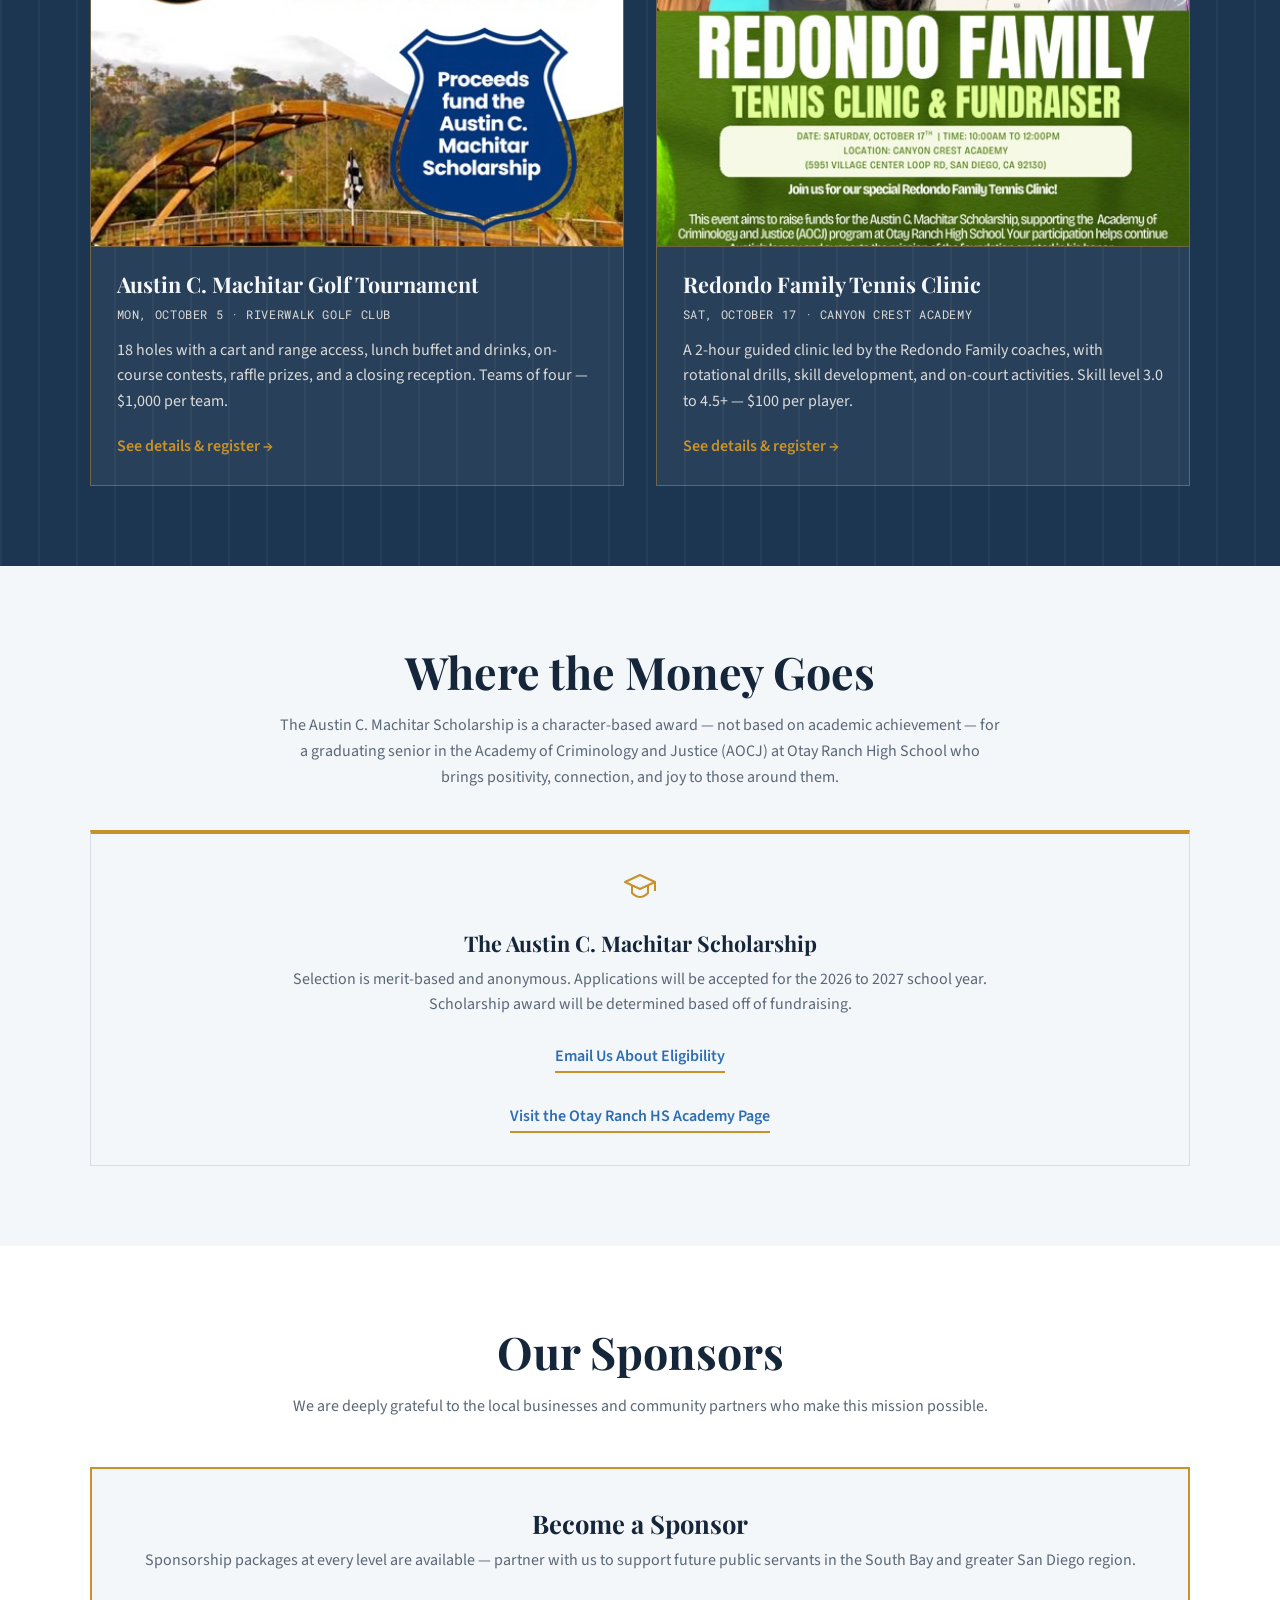
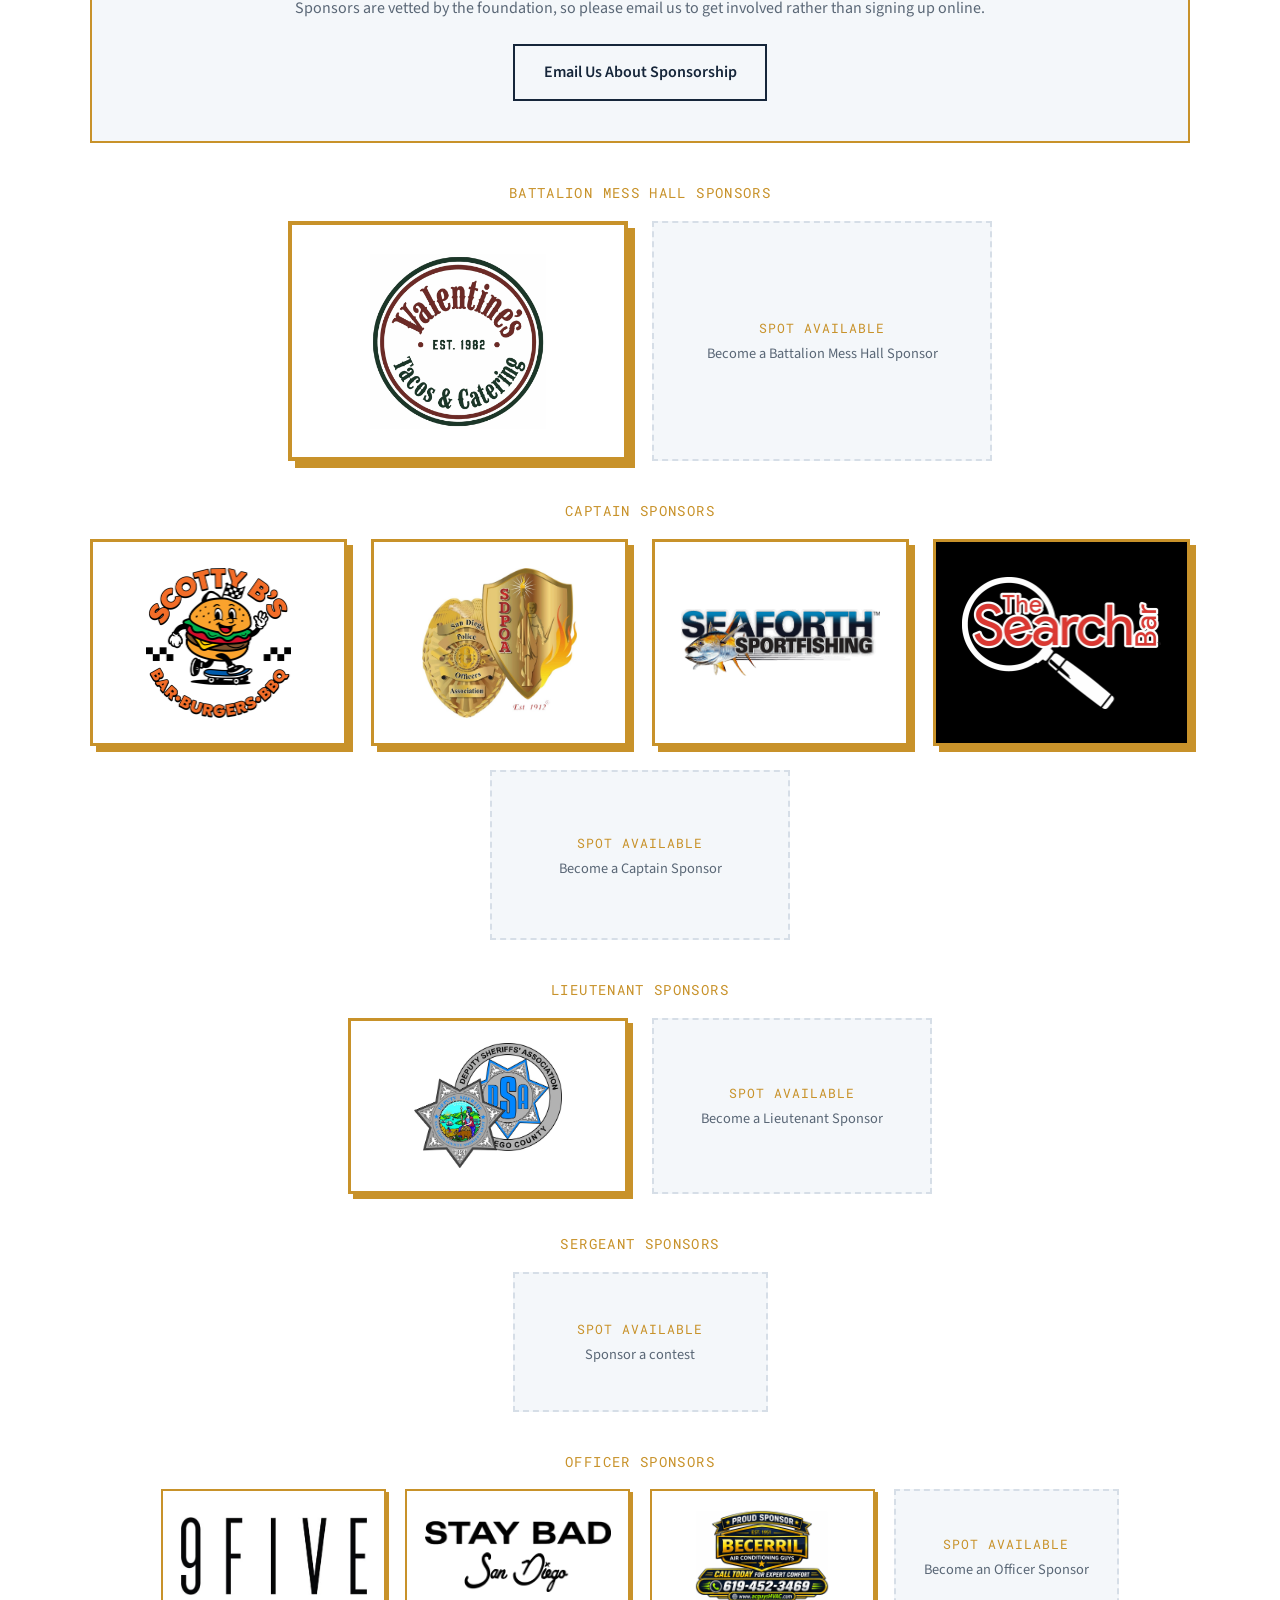
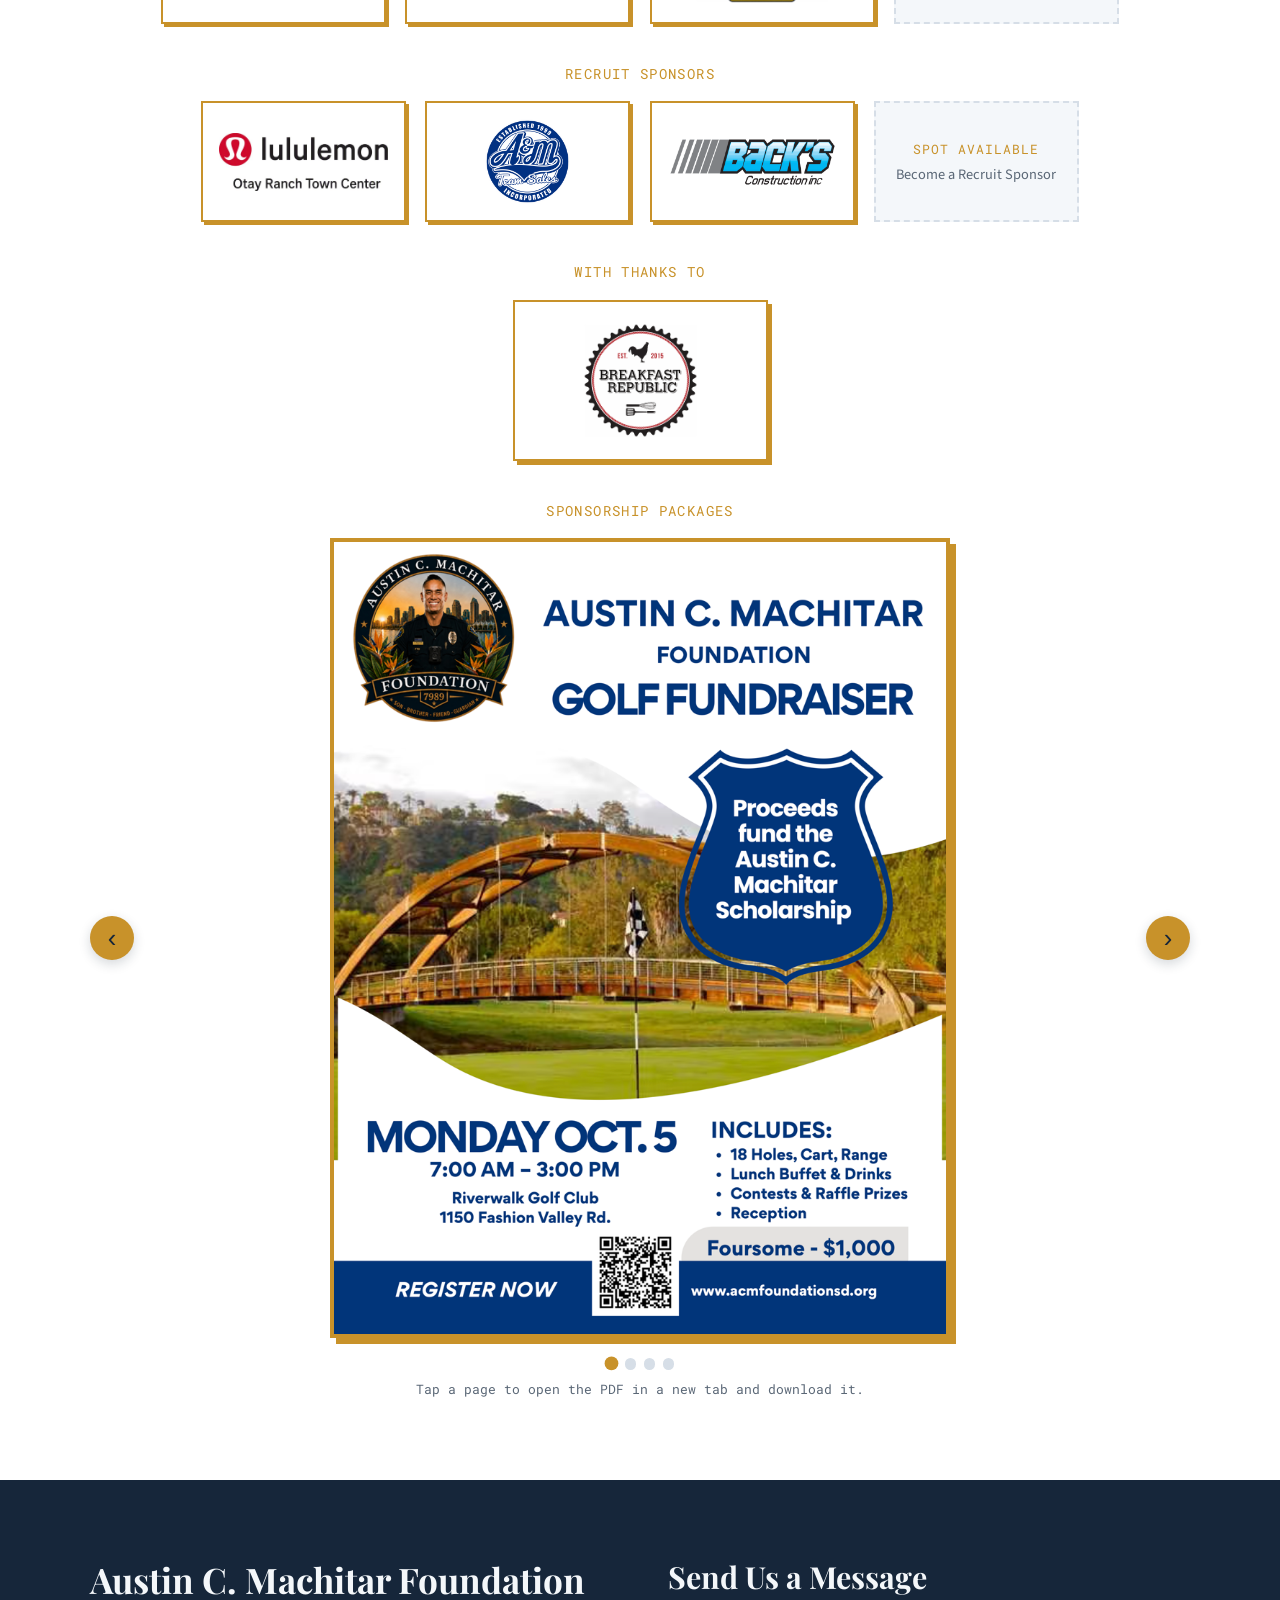
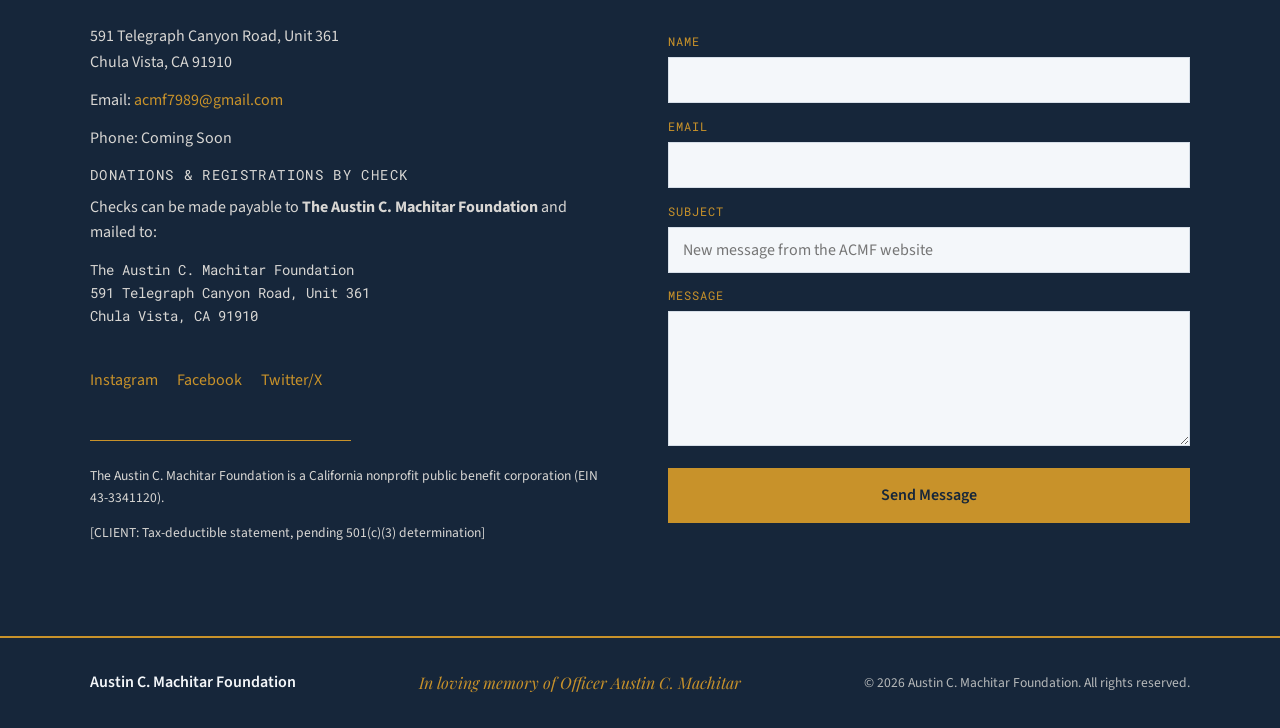
==== commit 0e7465c8: "Sponsors: add Battalion Mess Hall tier and three new logos The client sent a batch of logos with the" ====
--- a/index.html
+++ b/index.html
@@ -16,7 +16,7 @@
      cache-control: max-age=14400 (4h), so returning visitors would otherwise
      run a stale main.js — which silently breaks the fundraiser tabs.
      BUMP ?v= ON BOTH FILES whenever styles.css or main.js changes. -->
-<link rel="stylesheet" href="css/styles.css?v=2">
+<link rel="stylesheet" href="css/styles.css?v=4">
 </head>
 <body>
 
@@ -210,6 +210,19 @@
 
     <!-- Sponsor tiers. Each tier lists its confirmed logos, then a dashed
          "spot available" box linking to the sponsorship inbox. -->
+    <div class="sponsor-tier tier-mess-hall reveal">
+      <p class="tier-label">Battalion Mess Hall Sponsors</p>
+      <div class="sponsor-grid">
+        <div class="sponsor-box has-logo">
+          <img class="sponsor-logo" src="assets/sponsors/valentines-tacos.png" alt="Valentine's Tacos &amp; Catering" loading="lazy">
+        </div>
+        <a class="sponsor-box sponsor-open" href="mailto:acmf7989@gmail.com?subject=Battalion%20Mess%20Hall%20Sponsorship">
+          <span class="sponsor-open-lead">Spot available</span>
+          <span class="sponsor-open-sub">Become a Battalion Mess Hall Sponsor</span>
+        </a>
+      </div>
+    </div>
+
     <div class="sponsor-tier tier-captain reveal">
       <p class="tier-label">Captain Sponsors</p>
       <div class="sponsor-grid">
@@ -235,6 +248,9 @@
     <div class="sponsor-tier tier-lieutenant reveal">
       <p class="tier-label">Lieutenant Sponsors</p>
       <div class="sponsor-grid">
+        <div class="sponsor-box has-logo">
+          <img class="sponsor-logo" src="assets/sponsors/dsa-san-diego.jpg" alt="Deputy Sheriffs' Association of San Diego County" loading="lazy">
+        </div>
         <a class="sponsor-box sponsor-open" href="mailto:acmf7989@gmail.com?subject=Lieutenant%20Sponsorship">
           <span class="sponsor-open-lead">Spot available</span>
           <span class="sponsor-open-sub">Become a Lieutenant Sponsor</span>
@@ -261,6 +277,9 @@
         <div class="sponsor-box has-logo">
           <img class="sponsor-logo" src="assets/sponsors/bad-birdie.png" alt="Bad Birdie" loading="lazy">
         </div>
+        <div class="sponsor-box has-logo">
+          <img class="sponsor-logo" src="assets/sponsors/becerril-ac-guys.png" alt="Becerril Air Conditioning Guys" loading="lazy">
+        </div>
         <a class="sponsor-box sponsor-open" href="mailto:acmf7989@gmail.com?subject=Officer%20Sponsorship">
           <span class="sponsor-open-lead">Spot available</span>
           <span class="sponsor-open-sub">Become an Officer Sponsor</span>
@@ -274,6 +293,12 @@
         <div class="sponsor-box has-logo">
           <img class="sponsor-logo" src="assets/sponsors/lululemon-otay-ranch.jpg" alt="lululemon — Otay Ranch Town Center" loading="lazy">
         </div>
+        <div class="sponsor-box has-logo">
+          <img class="sponsor-logo" src="assets/sponsors/am-team-sales.png" alt="A&amp;M Team Sales, Inc." loading="lazy">
+        </div>
+        <div class="sponsor-box has-logo">
+          <img class="sponsor-logo" src="assets/sponsors/backs-construction.png" alt="Back's Construction Inc." loading="lazy">
+        </div>
         <a class="sponsor-box sponsor-open" href="mailto:acmf7989@gmail.com?subject=Recruit%20Sponsorship">
           <span class="sponsor-open-lead">Spot available</span>
           <span class="sponsor-open-sub">Become a Recruit Sponsor</span>
@@ -281,16 +306,13 @@
       </div>
     </div>
 
-    <!-- CLIENT: these two logos arrived without a sponsorship level in the
-         filename. Move them into the tier above once confirmed. -->
+    <!-- CLIENT: logos that arrived without a sponsorship level. Move each one
+         into the tier above once its level is confirmed. -->
     <div class="sponsor-tier tier-untiered reveal">
       <p class="tier-label">With Thanks To</p>
       <div class="sponsor-grid">
         <div class="sponsor-box has-logo">
-          <img class="sponsor-logo" src="assets/sponsors/am-team-sales.png" alt="A&amp;M Team Sales, Inc." loading="lazy">
-        </div>
-        <div class="sponsor-box has-logo">
-          <img class="sponsor-logo" src="assets/sponsors/dsa-san-diego.jpg" alt="Deputy Sheriffs' Association of San Diego County" loading="lazy">
+          <img class="sponsor-logo" src="assets/sponsors/breakfast-republic.png" alt="Breakfast Republic" loading="lazy">
         </div>
       </div>
     </div>
@@ -413,7 +435,7 @@
   <img class="lightbox-img" id="lightboxImg" src="" alt="">
 </div>
 
-<script src="js/main.js?v=2"></script>
+<script src="js/main.js?v=4"></script>
 
 <!-- Zeffy modal form script (powers the Donate button) -->
 <script src="https://zeffy-scripts.s3.ca-central-1.amazonaws.com/embed-form-script.min.js"></script>
--- a/css/styles.css
+++ b/css/styles.css
@@ -611,6 +611,7 @@
   gap: 1.5rem;
 }
 .sponsor-grid > * { min-width: 0; }
+.tier-mess-hall  .sponsor-grid > * { flex: 1 1 260px; max-width: 340px; }
 .tier-captain    .sponsor-grid > * { flex: 1 1 230px; max-width: 300px; }
 .tier-lieutenant .sponsor-grid > * { flex: 1 1 215px; max-width: 280px; }
 .tier-sergeant   .sponsor-grid > * { flex: 1 1 195px; max-width: 255px; }
@@ -621,6 +622,7 @@
 .tier-officer  .sponsor-grid,
 .tier-recruit  .sponsor-grid { gap: 1.2rem; }
 
+.tier-mess-hall  .sponsor-box { min-height: 200px; }
 .tier-captain    .sponsor-box { min-height: 170px; }
 .tier-lieutenant .sponsor-box { min-height: 150px; }
 .tier-sergeant   .sponsor-box { min-height: 140px; }
@@ -859,8 +861,6 @@
   .footer-inner { flex-direction: column; text-align: center; }
   .footer-right, .footer-center { text-align: center; }
 }
-</content>
-</invoke>
 
 /* ===========================================================
    Fundraisers page
@@ -1075,6 +1075,7 @@
 }
 /* Frame weight tracks the tier, so the hierarchy is legible before you read
    the labels. */
+.tier-mess-hall  .sponsor-box.has-logo { border-width: 4px; box-shadow: 7px 7px 0 var(--color-gold); padding: 1.8rem; }
 .tier-captain    .sponsor-box.has-logo { border-width: 3px; box-shadow: 6px 6px 0 var(--color-gold); padding: 1.6rem; }
 .tier-lieutenant .sponsor-box.has-logo { border-width: 3px; box-shadow: 5px 5px 0 var(--color-gold); padding: 1.4rem; }
 .tier-sergeant   .sponsor-box.has-logo { border-width: 2px; box-shadow: 4px 4px 0 var(--color-gold); padding: 1.3rem; }
@@ -1092,6 +1093,7 @@
   height: auto;
   object-fit: contain;
 }
+.tier-mess-hall  .sponsor-logo { max-height: 175px; }
 .tier-captain    .sponsor-logo { max-height: 150px; }
 .tier-lieutenant .sponsor-logo { max-height: 125px; }
 .tier-sergeant   .sponsor-logo { max-height: 115px; }
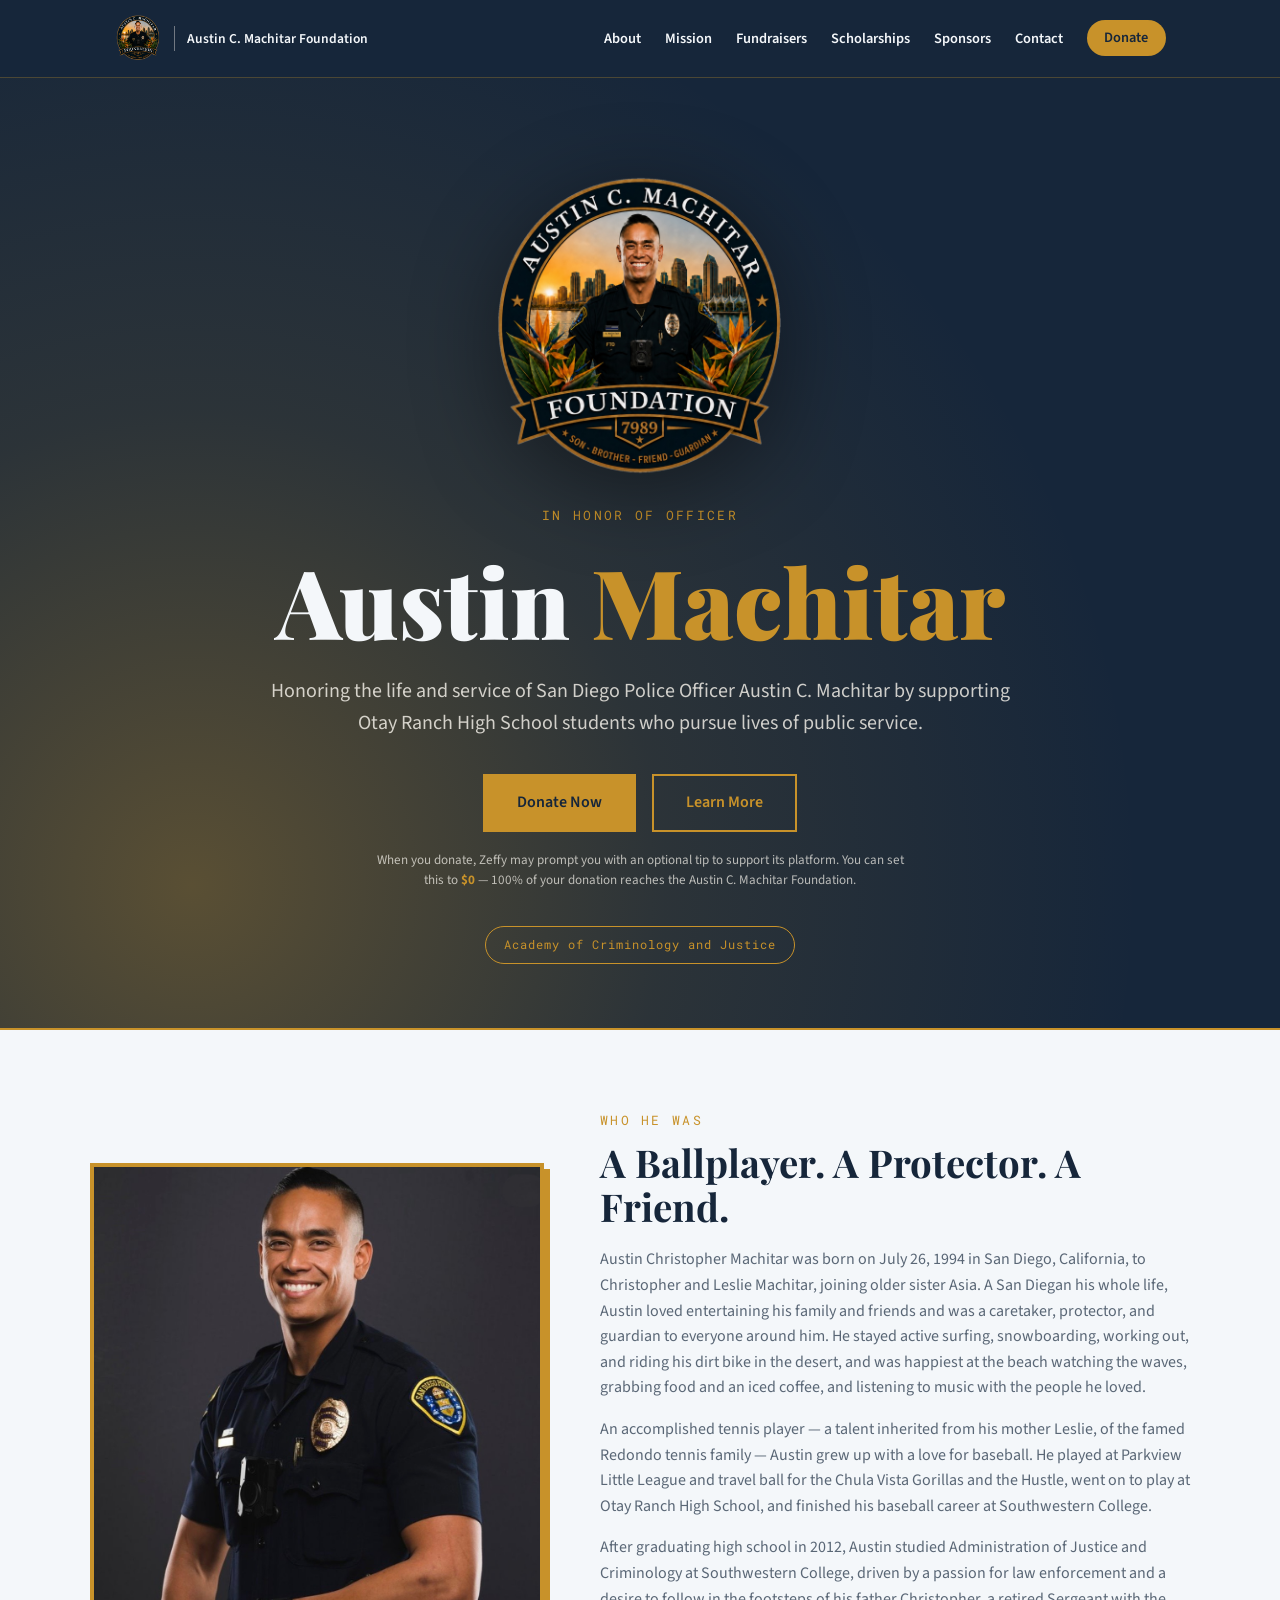
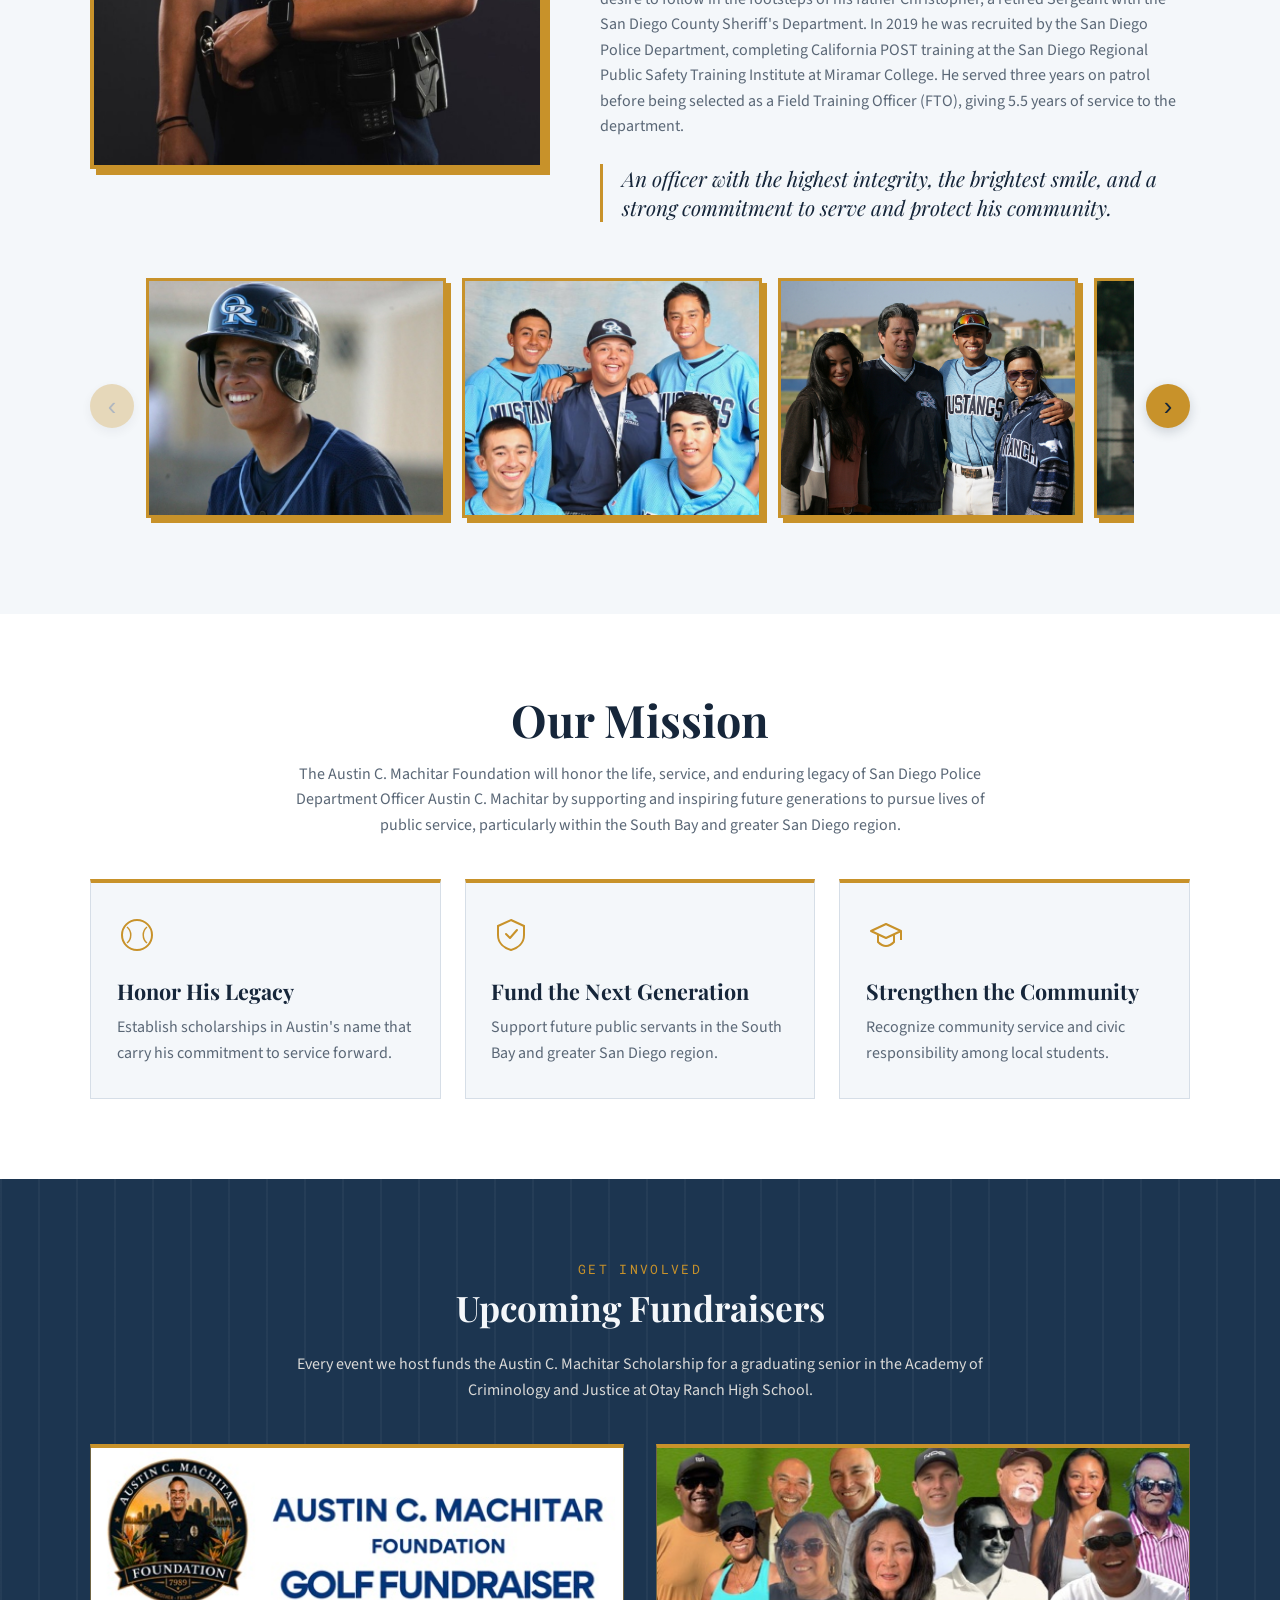
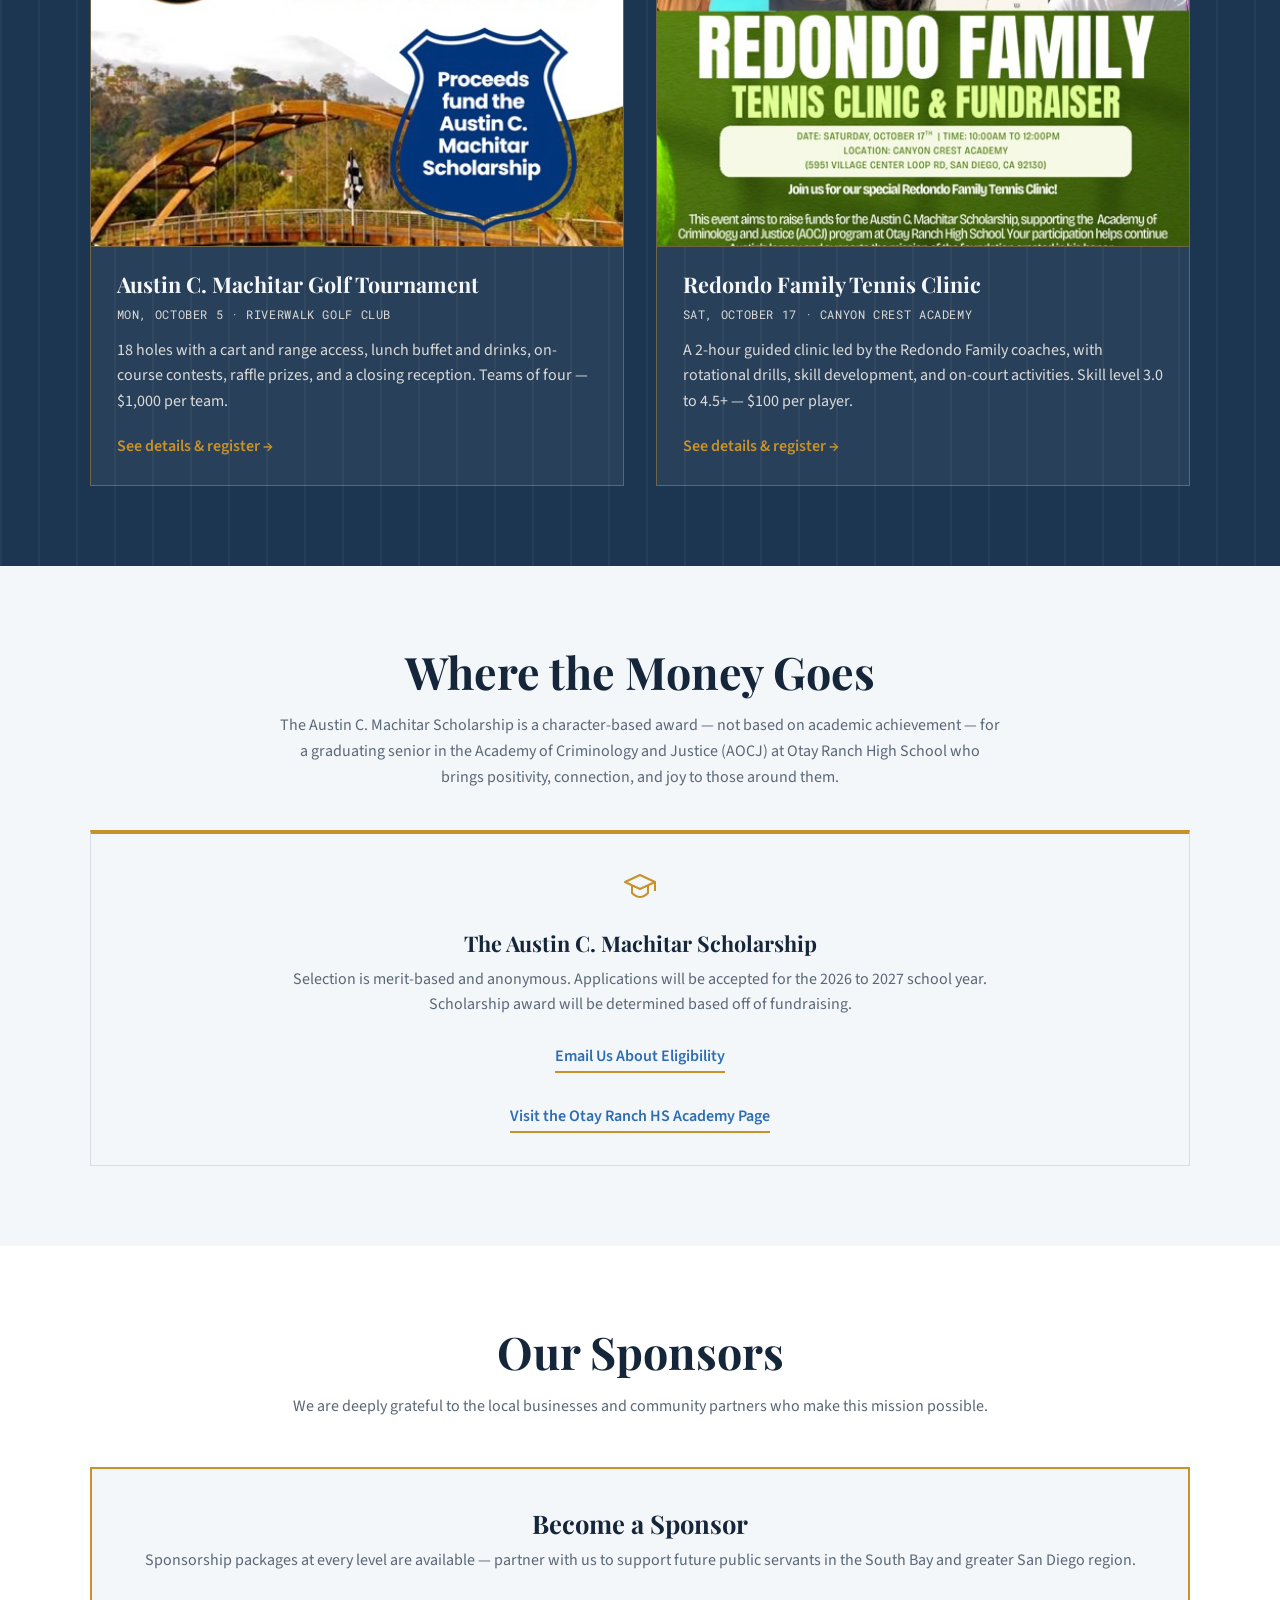
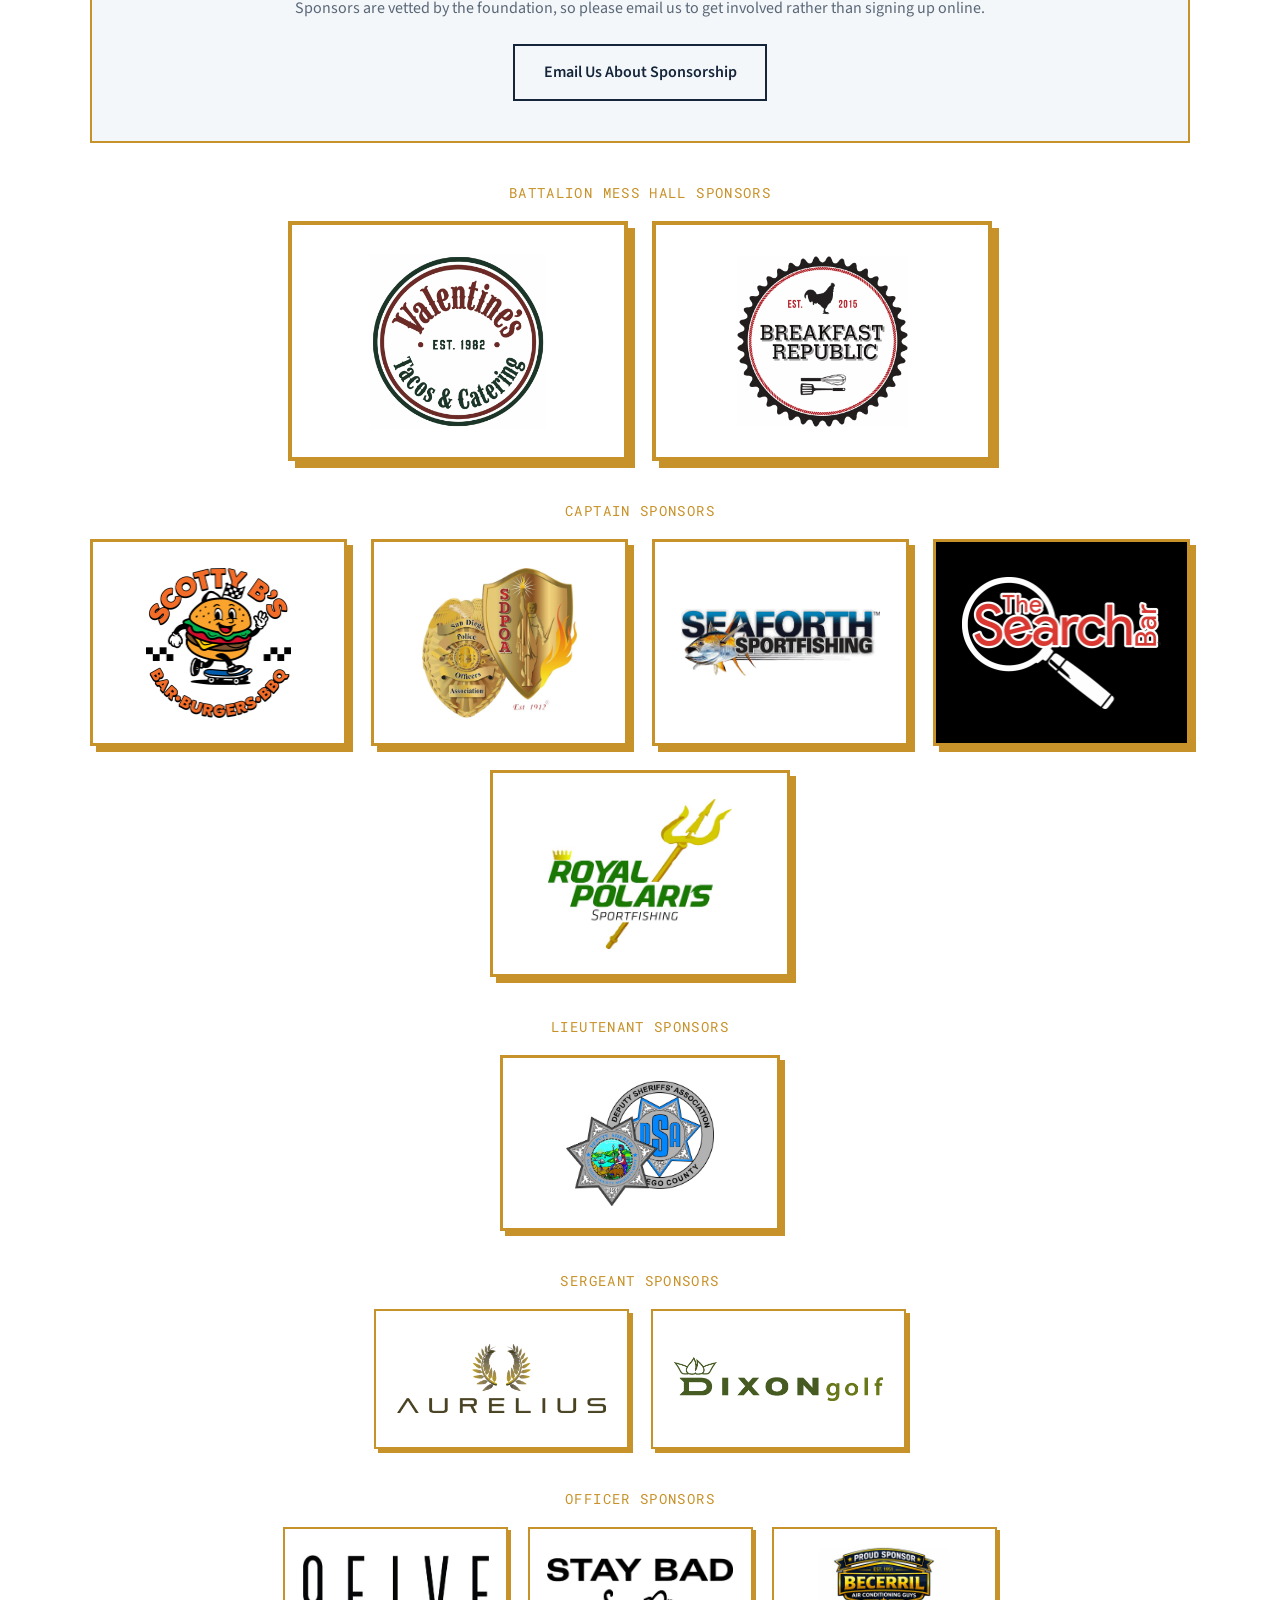
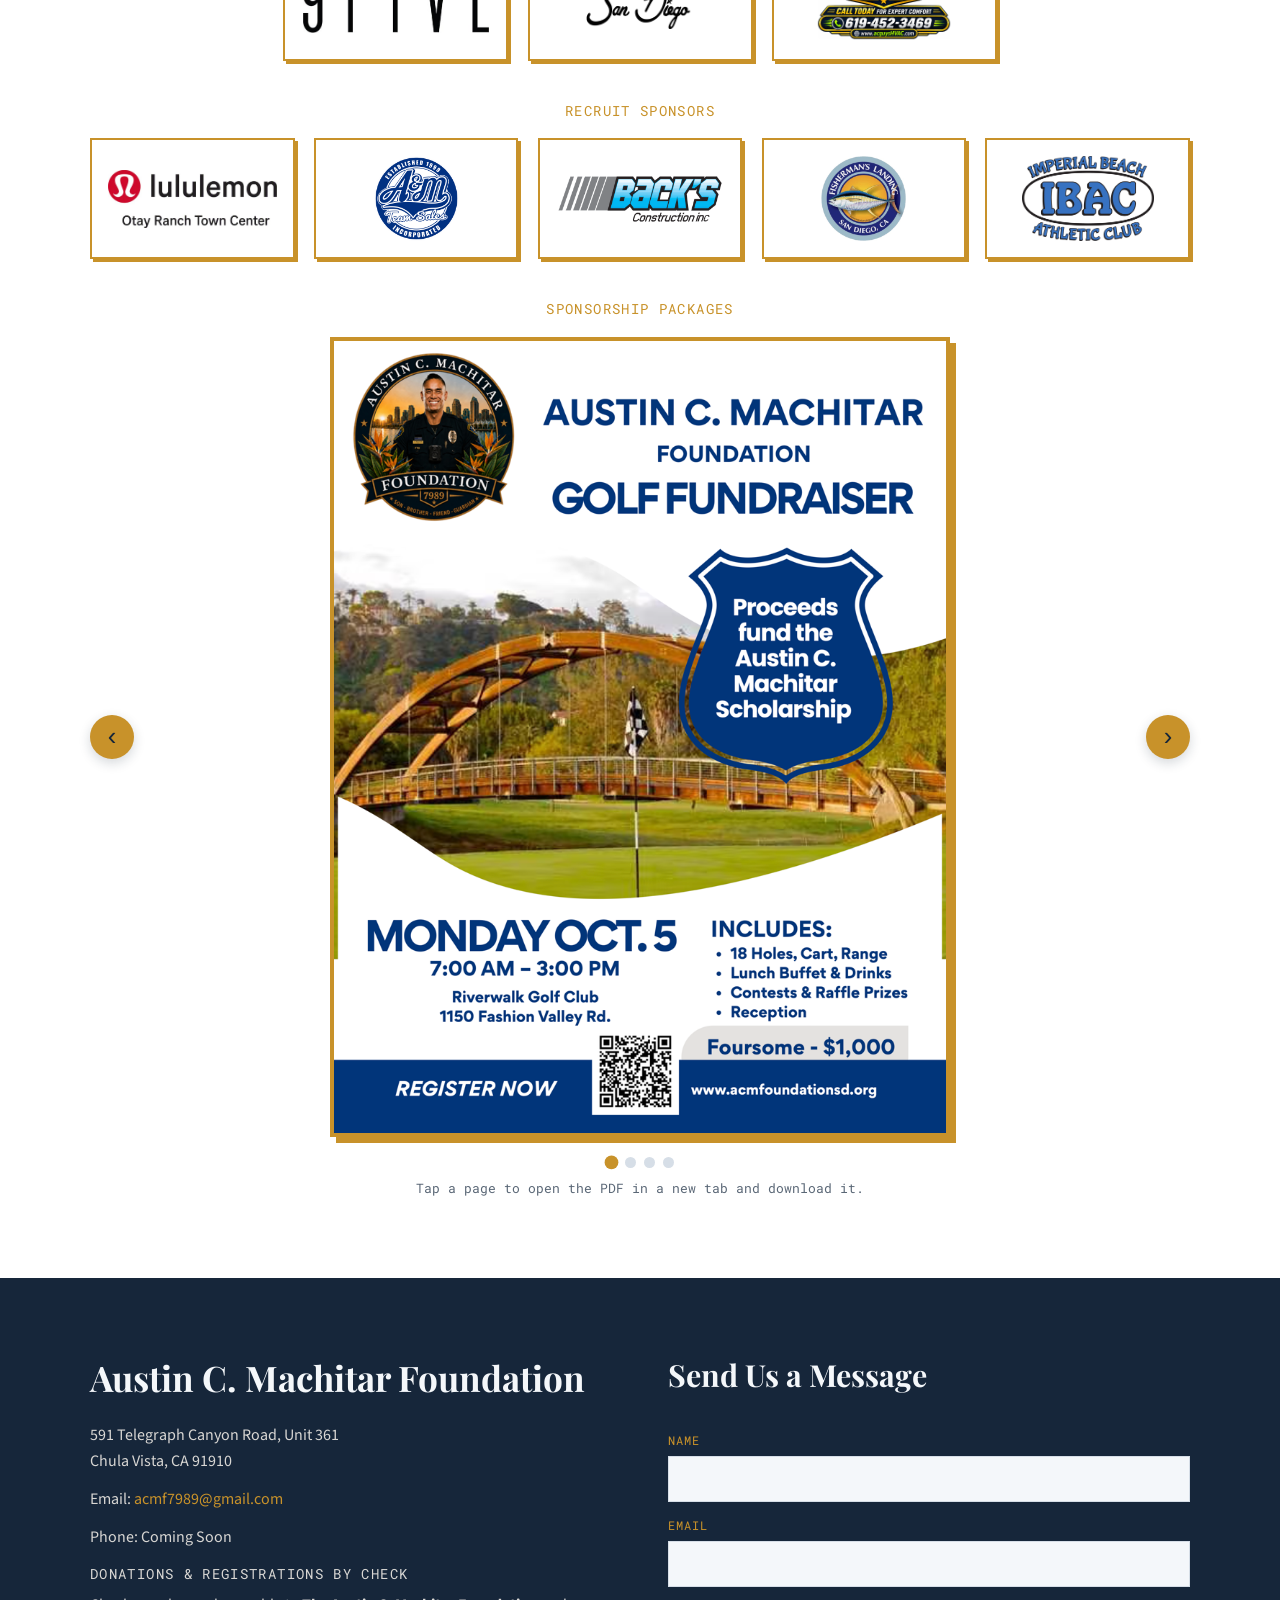
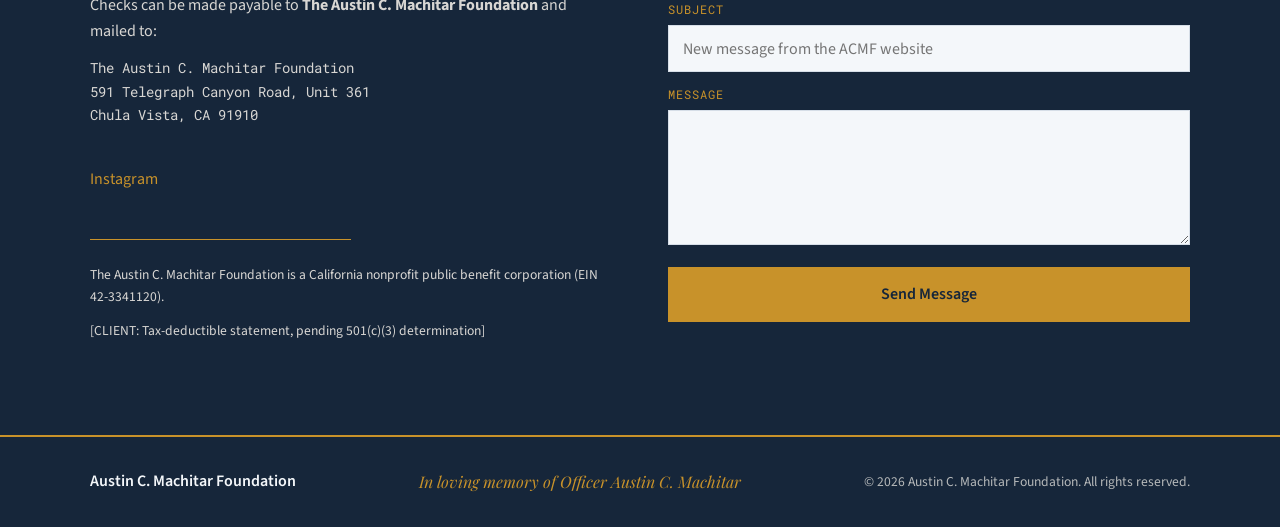
==== commit eb9b28b2: "Sponsors: add five logos, drop empty slots; fix EIN, add Instagram The client sent two more update e" ====
--- a/index.html
+++ b/index.html
@@ -16,7 +16,7 @@
      cache-control: max-age=14400 (4h), so returning visitors would otherwise
      run a stale main.js — which silently breaks the fundraiser tabs.
      BUMP ?v= ON BOTH FILES whenever styles.css or main.js changes. -->
-<link rel="stylesheet" href="css/styles.css?v=4">
+<link rel="stylesheet" href="css/styles.css?v=5">
 </head>
 <body>
 
@@ -208,18 +208,17 @@
       <a href="mailto:acmf7989@gmail.com" class="btn-outline-navy">Email Us About Sponsorship</a>
     </div>
 
-    <!-- Sponsor tiers. Each tier lists its confirmed logos, then a dashed
-         "spot available" box linking to the sponsorship inbox. -->
+    <!-- Sponsor tiers list confirmed logos only. The sponsorship ask lives in
+         the "Become a Sponsor" box above, so there are no empty slots here. -->
     <div class="sponsor-tier tier-mess-hall reveal">
       <p class="tier-label">Battalion Mess Hall Sponsors</p>
       <div class="sponsor-grid">
         <div class="sponsor-box has-logo">
           <img class="sponsor-logo" src="assets/sponsors/valentines-tacos.png" alt="Valentine's Tacos &amp; Catering" loading="lazy">
         </div>
-        <a class="sponsor-box sponsor-open" href="mailto:acmf7989@gmail.com?subject=Battalion%20Mess%20Hall%20Sponsorship">
-          <span class="sponsor-open-lead">Spot available</span>
-          <span class="sponsor-open-sub">Become a Battalion Mess Hall Sponsor</span>
-        </a>
+        <div class="sponsor-box has-logo">
+          <img class="sponsor-logo" src="assets/sponsors/breakfast-republic.png" alt="Breakfast Republic" loading="lazy">
+        </div>
       </div>
     </div>
 
@@ -238,10 +237,9 @@
         <div class="sponsor-box has-logo is-dark">
           <img class="sponsor-logo" src="assets/sponsors/the-search-bar.jpg" alt="The Search Bar" loading="lazy">
         </div>
-        <a class="sponsor-box sponsor-open" href="mailto:acmf7989@gmail.com?subject=Captain%20Sponsorship">
-          <span class="sponsor-open-lead">Spot available</span>
-          <span class="sponsor-open-sub">Become a Captain Sponsor</span>
-        </a>
+        <div class="sponsor-box has-logo">
+          <img class="sponsor-logo" src="assets/sponsors/royal-polaris.jpg" alt="Royal Polaris Sportfishing" loading="lazy">
+        </div>
       </div>
     </div>
 
@@ -251,20 +249,18 @@
         <div class="sponsor-box has-logo">
           <img class="sponsor-logo" src="assets/sponsors/dsa-san-diego.jpg" alt="Deputy Sheriffs' Association of San Diego County" loading="lazy">
         </div>
-        <a class="sponsor-box sponsor-open" href="mailto:acmf7989@gmail.com?subject=Lieutenant%20Sponsorship">
-          <span class="sponsor-open-lead">Spot available</span>
-          <span class="sponsor-open-sub">Become a Lieutenant Sponsor</span>
-        </a>
       </div>
     </div>
 
     <div class="sponsor-tier tier-sergeant reveal">
       <p class="tier-label">Sergeant Sponsors</p>
       <div class="sponsor-grid">
-        <a class="sponsor-box sponsor-open" href="mailto:acmf7989@gmail.com?subject=Sergeant%20Sponsorship">
-          <span class="sponsor-open-lead">Spot available</span>
-          <span class="sponsor-open-sub">Sponsor a contest</span>
-        </a>
+        <div class="sponsor-box has-logo">
+          <img class="sponsor-logo" src="assets/sponsors/aurelius-golf.png" alt="Aurelius Golf" loading="lazy">
+        </div>
+        <div class="sponsor-box has-logo">
+          <img class="sponsor-logo" src="assets/sponsors/dixon-golf.png" alt="Dixon Golf" loading="lazy">
+        </div>
       </div>
     </div>
 
@@ -280,10 +276,6 @@
         <div class="sponsor-box has-logo">
           <img class="sponsor-logo" src="assets/sponsors/becerril-ac-guys.png" alt="Becerril Air Conditioning Guys" loading="lazy">
         </div>
-        <a class="sponsor-box sponsor-open" href="mailto:acmf7989@gmail.com?subject=Officer%20Sponsorship">
-          <span class="sponsor-open-lead">Spot available</span>
-          <span class="sponsor-open-sub">Become an Officer Sponsor</span>
-        </a>
       </div>
     </div>
 
@@ -299,20 +291,11 @@
         <div class="sponsor-box has-logo">
           <img class="sponsor-logo" src="assets/sponsors/backs-construction.png" alt="Back's Construction Inc." loading="lazy">
         </div>
-        <a class="sponsor-box sponsor-open" href="mailto:acmf7989@gmail.com?subject=Recruit%20Sponsorship">
-          <span class="sponsor-open-lead">Spot available</span>
-          <span class="sponsor-open-sub">Become a Recruit Sponsor</span>
-        </a>
-      </div>
-    </div>
-
-    <!-- CLIENT: logos that arrived without a sponsorship level. Move each one
-         into the tier above once its level is confirmed. -->
-    <div class="sponsor-tier tier-untiered reveal">
-      <p class="tier-label">With Thanks To</p>
-      <div class="sponsor-grid">
-        <div class="sponsor-box has-logo">
-          <img class="sponsor-logo" src="assets/sponsors/breakfast-republic.png" alt="Breakfast Republic" loading="lazy">
+        <div class="sponsor-box has-logo">
+          <img class="sponsor-logo" src="assets/sponsors/fishermans-landing.jpg" alt="Fisherman's Landing, San Diego" loading="lazy">
+        </div>
+        <div class="sponsor-box has-logo">
+          <img class="sponsor-logo" src="assets/sponsors/ibac.png" alt="Imperial Beach Athletic Club" loading="lazy">
         </div>
       </div>
     </div>
@@ -371,13 +354,12 @@
           Chula Vista, CA 91910
         </address>
       </div>
+      <!-- CLIENT: add Facebook or X links here once the foundation has them -->
       <div class="social-links">
-        <a href="#">Instagram</a>
-        <a href="#">Facebook</a>
-        <a href="#">Twitter/X</a>
+        <a href="https://www.instagram.com/austincmachitarfoundation/" target="_blank" rel="noopener noreferrer">Instagram</a>
       </div>
       <hr class="contact-rule">
-      <p class="nonprofit-note">The Austin C. Machitar Foundation is a California nonprofit public benefit corporation (EIN 43-3341120).</p>
+      <p class="nonprofit-note">The Austin C. Machitar Foundation is a California nonprofit public benefit corporation (EIN 42-3341120).</p>
       <!-- CLIENT: Add the tax-deductible statement once 501(c)(3) determination is confirmed. -->
       <p class="nonprofit-note">[CLIENT: Tax-deductible statement, pending 501(c)(3) determination]</p>
     </div>
@@ -435,7 +417,7 @@
   <img class="lightbox-img" id="lightboxImg" src="" alt="">
 </div>
 
-<script src="js/main.js?v=4"></script>
+<script src="js/main.js?v=5"></script>
 
 <!-- Zeffy modal form script (powers the Donate button) -->
 <script src="https://zeffy-scripts.s3.ca-central-1.amazonaws.com/embed-form-script.min.js"></script>
--- a/css/styles.css
+++ b/css/styles.css
@@ -617,7 +617,6 @@
 .tier-sergeant   .sponsor-grid > * { flex: 1 1 195px; max-width: 255px; }
 .tier-officer    .sponsor-grid > * { flex: 1 1 175px; max-width: 225px; }
 .tier-recruit    .sponsor-grid > * { flex: 1 1 160px; max-width: 205px; }
-.tier-untiered   .sponsor-grid > * { flex: 1 1 195px; max-width: 255px; }
 .tier-sergeant .sponsor-grid { gap: 1.4rem; }
 .tier-officer  .sponsor-grid,
 .tier-recruit  .sponsor-grid { gap: 1.2rem; }
@@ -628,36 +627,6 @@
 .tier-sergeant   .sponsor-box { min-height: 140px; }
 .tier-officer    .sponsor-box { min-height: 120px; }
 .tier-recruit    .sponsor-box { min-height: 110px; }
-.tier-untiered   .sponsor-box { min-height: 140px; }
-
-/* Open slots: the dashed frame reads as "not filled yet" and the whole box is
-   the mailto target. */
-.sponsor-open {
-  flex-direction: column;
-  gap: 0.35rem;
-  text-decoration: none;
-  color: var(--color-muted);
-  transition: border-color 0.2s ease, color 0.2s ease, transform 0.2s ease;
-}
-.sponsor-open:hover,
-.sponsor-open:focus-visible {
-  border-color: var(--color-gold);
-  color: var(--color-navy);
-  transform: translateY(-2px);
-}
-.sponsor-open:focus-visible { outline: 3px solid var(--color-gold-bright); outline-offset: 3px; }
-.sponsor-open-lead {
-  font-family: 'Roboto Mono', monospace;
-  font-size: 0.8rem;
-  letter-spacing: 0.08em;
-  text-transform: uppercase;
-  color: var(--color-gold);
-}
-.sponsor-open-sub {
-  font-family: 'Source Sans 3', sans-serif;
-  font-size: 0.9rem;
-  line-height: 1.35;
-}
 
 /* ===== Flyer slideshow ===== */
 .flyer-slider { margin-top: 1rem; }
@@ -1081,7 +1050,6 @@
 .tier-sergeant   .sponsor-box.has-logo { border-width: 2px; box-shadow: 4px 4px 0 var(--color-gold); padding: 1.3rem; }
 .tier-officer    .sponsor-box.has-logo { border-width: 2px; box-shadow: 3px 3px 0 var(--color-gold); padding: 1.1rem; }
 .tier-recruit    .sponsor-box.has-logo { border-width: 2px; box-shadow: 3px 3px 0 var(--color-gold); padding: 1rem; }
-.tier-untiered   .sponsor-box.has-logo { border-width: 2px; box-shadow: 4px 4px 0 var(--color-gold); padding: 1.3rem; }
 
 /* The Search Bar's mark is supplied on a solid black field, so the tile takes
    that ground instead of stranding a black rectangle on white. */
@@ -1099,7 +1067,6 @@
 .tier-sergeant   .sponsor-logo { max-height: 115px; }
 .tier-officer    .sponsor-logo { max-height: 95px; }
 .tier-recruit    .sponsor-logo { max-height: 85px; }
-.tier-untiered   .sponsor-logo { max-height: 115px; }
 .sponsor-name {
   display: block;
   margin-top: 0.6rem;
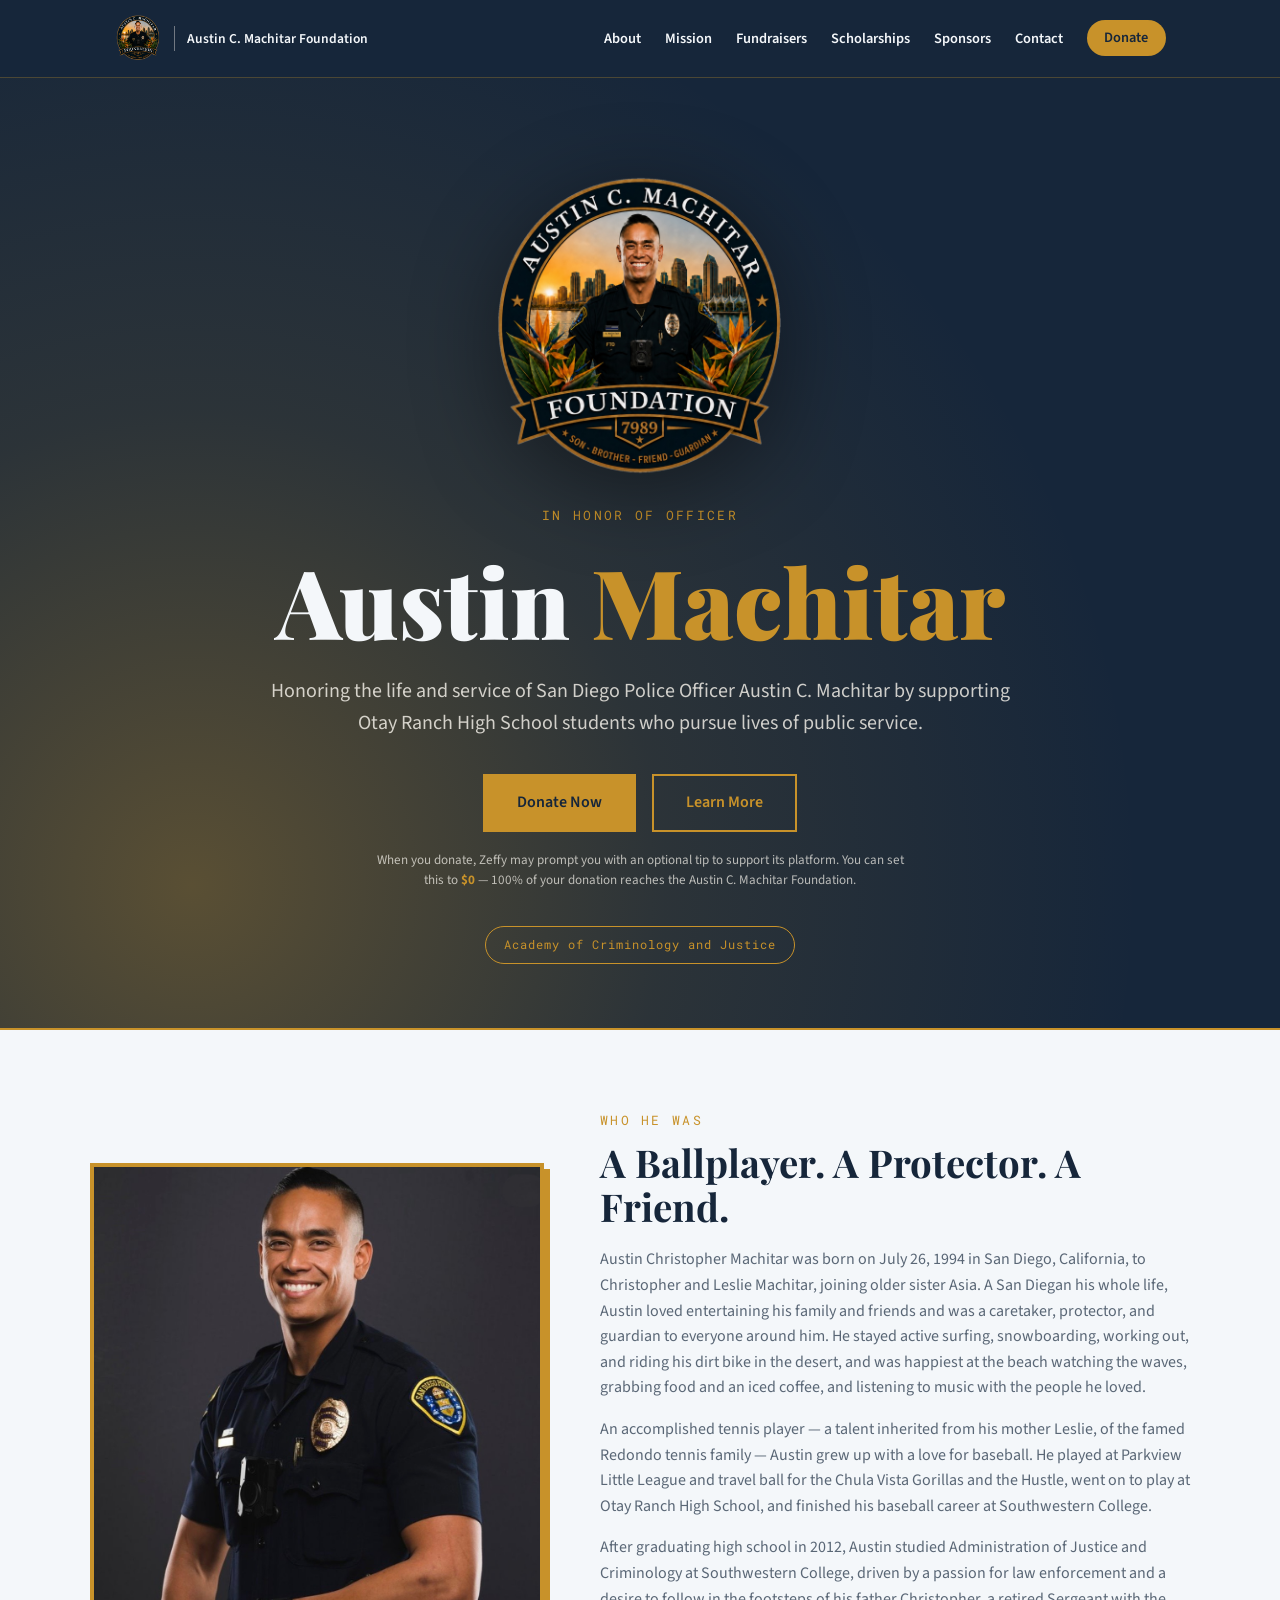
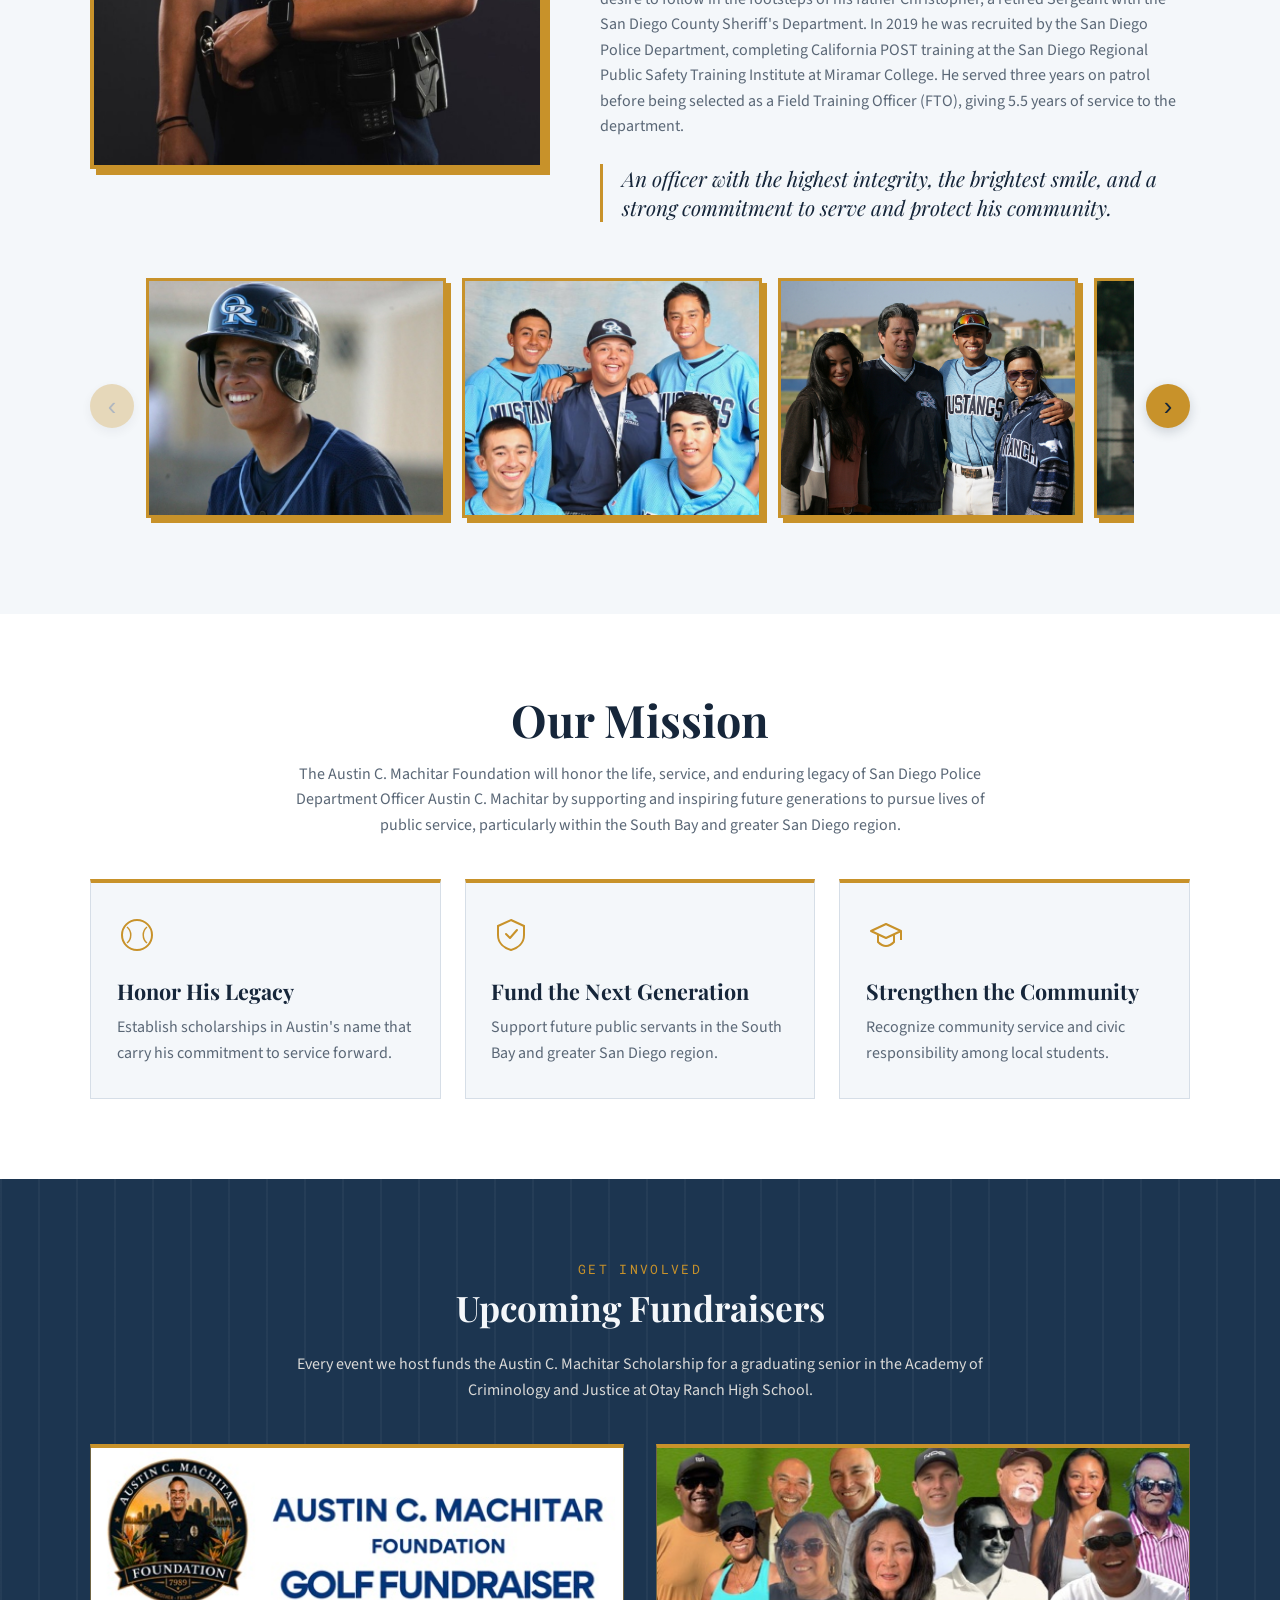
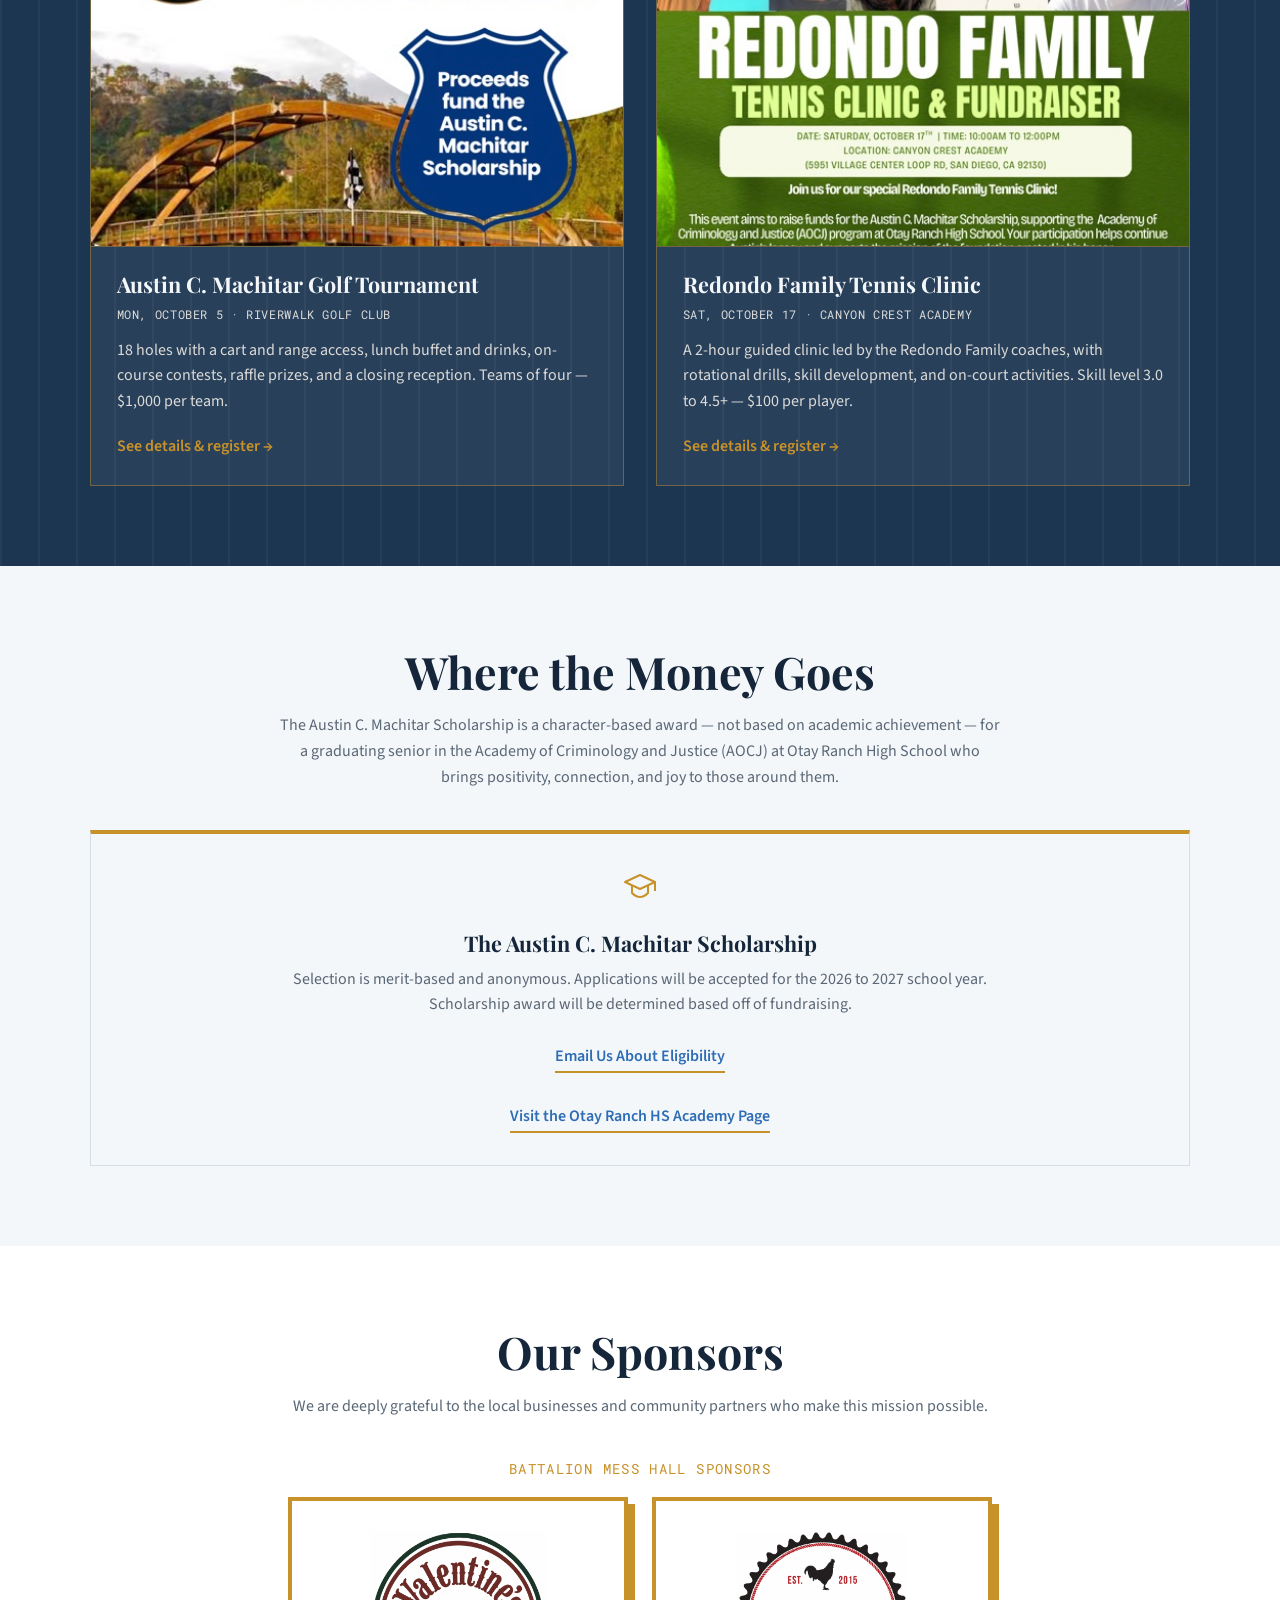
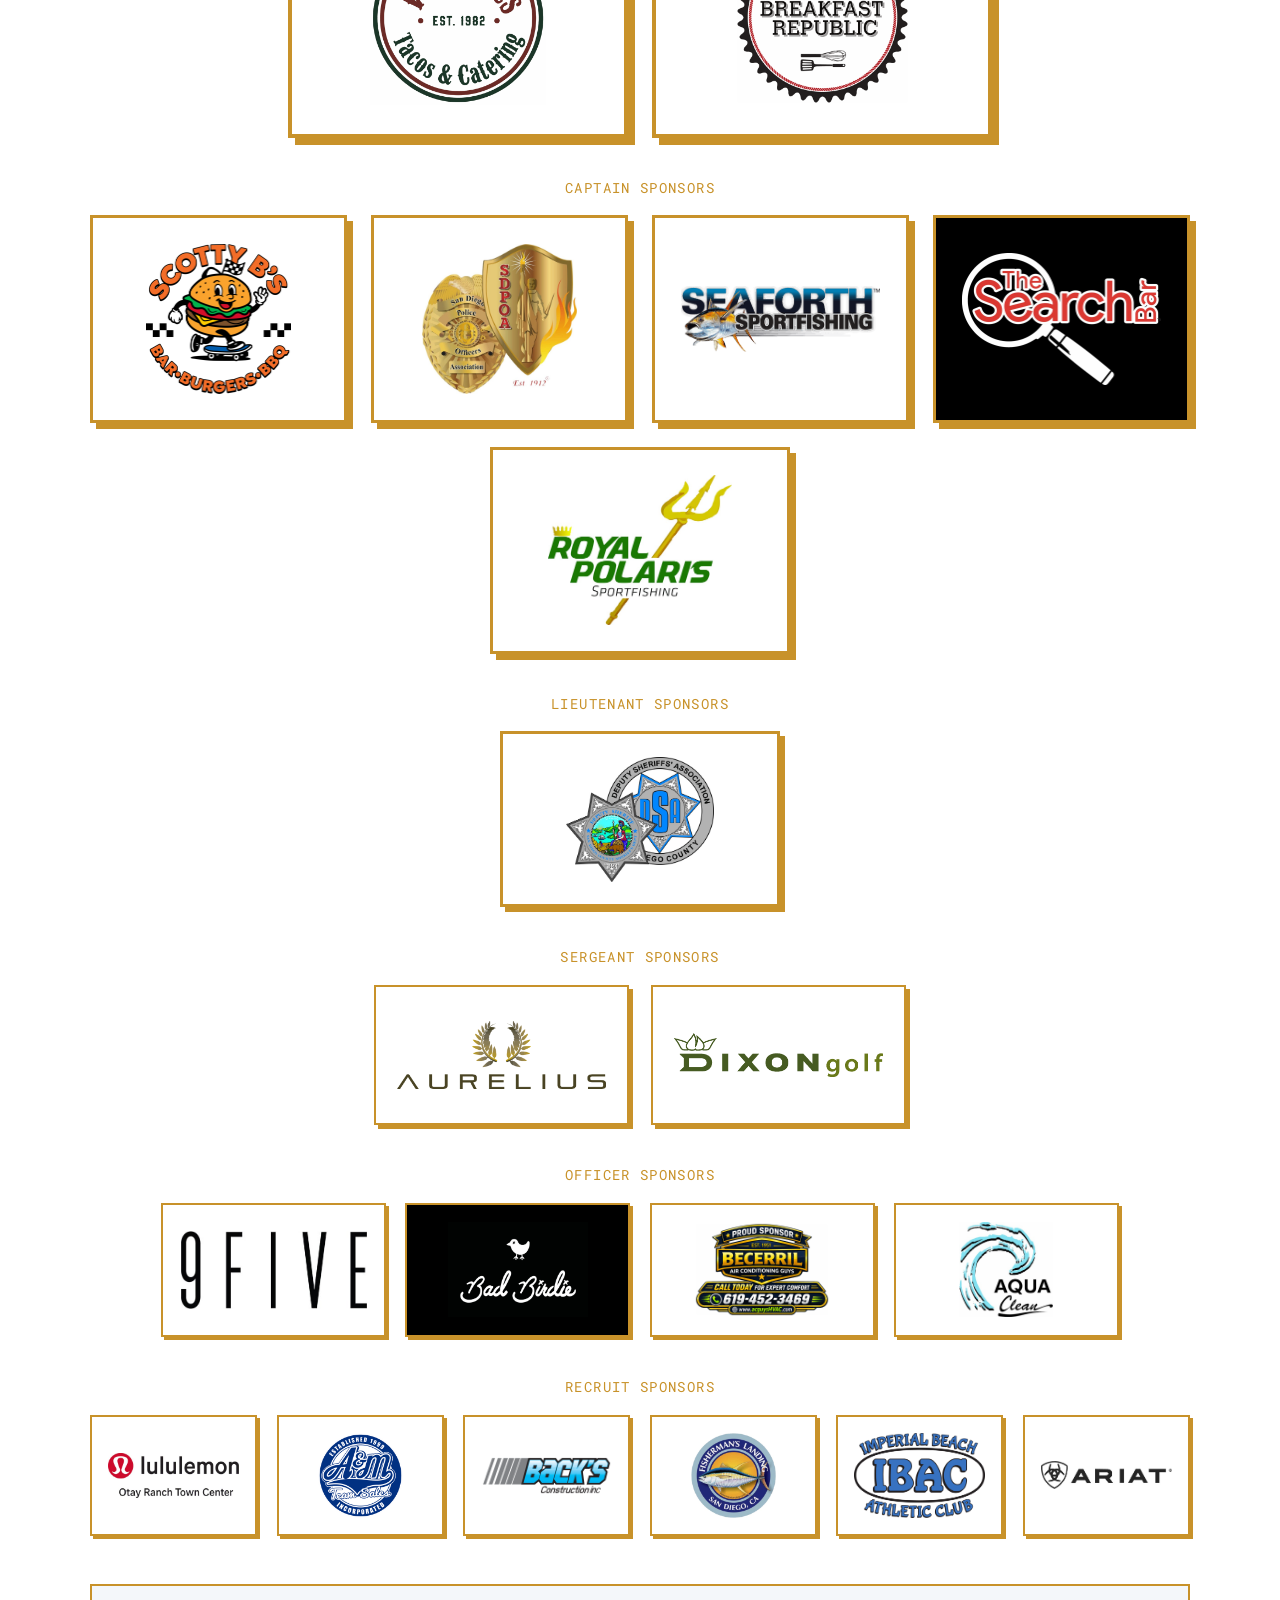
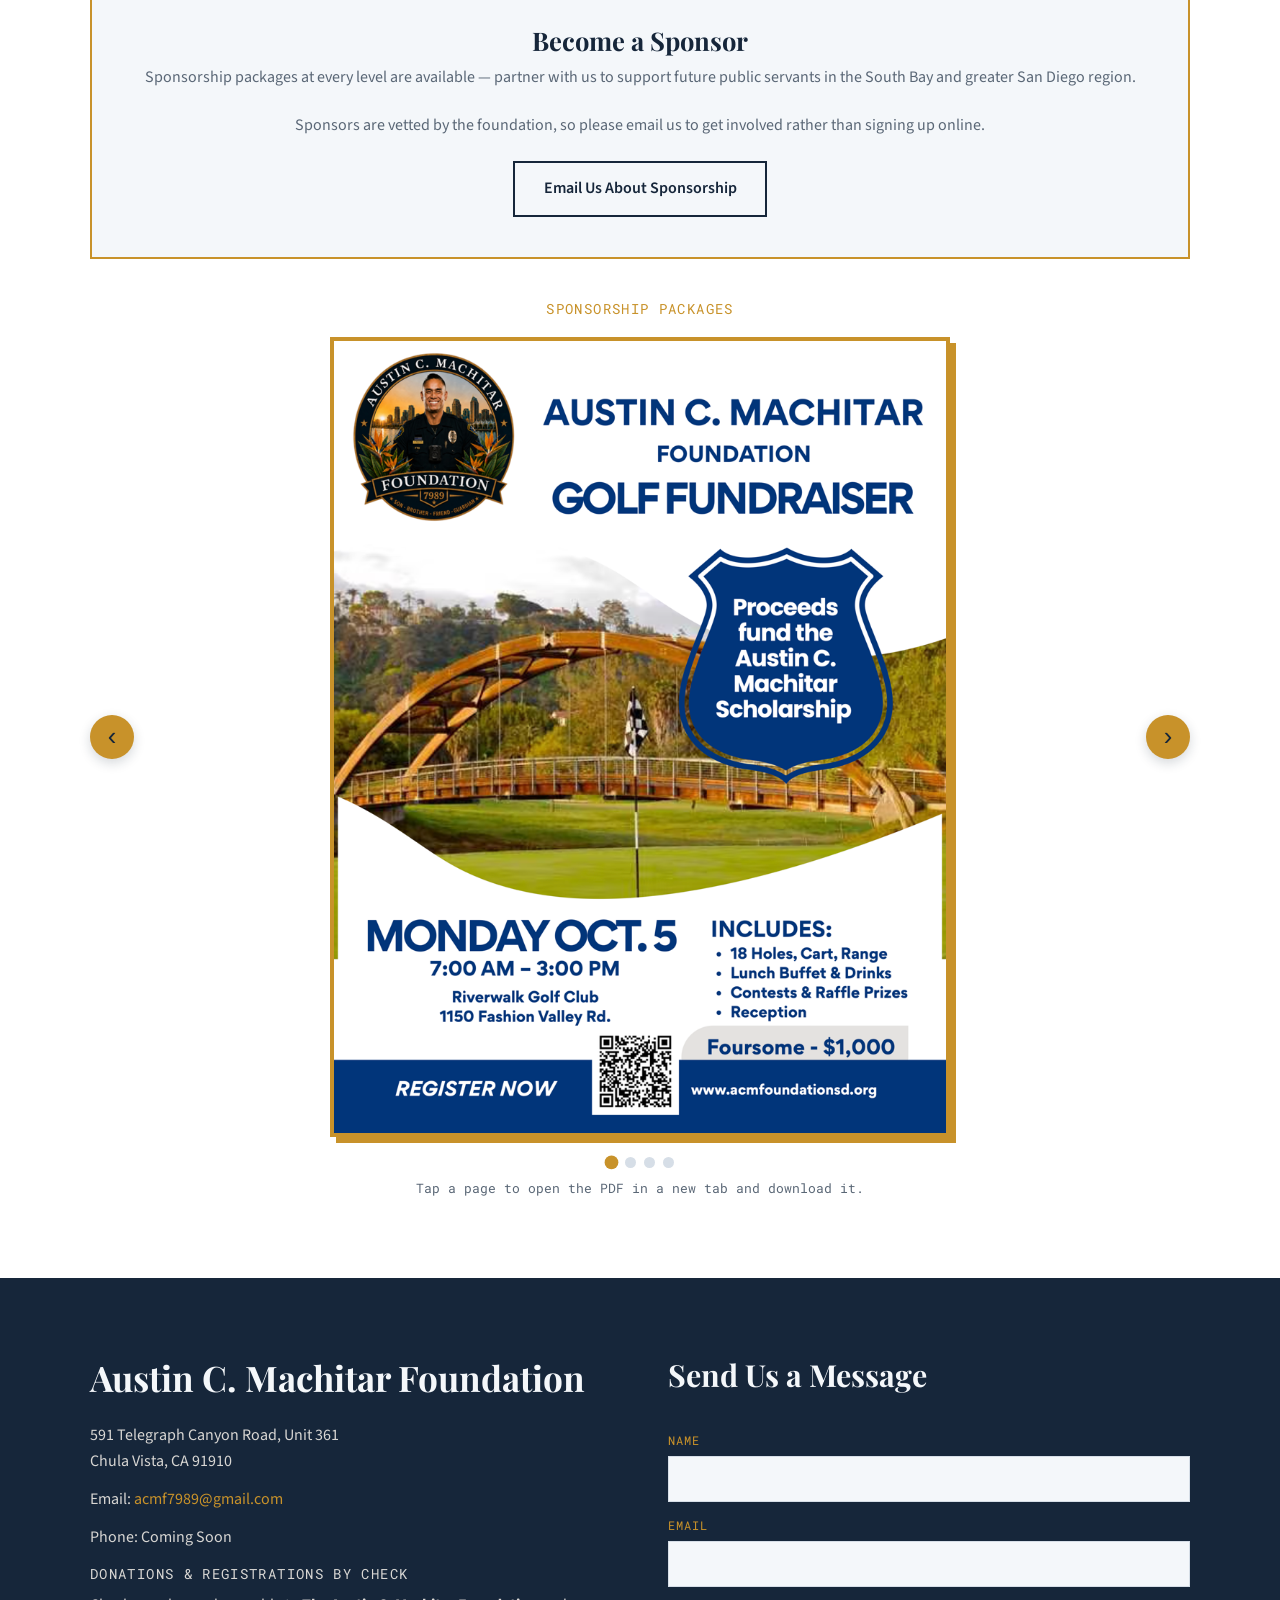
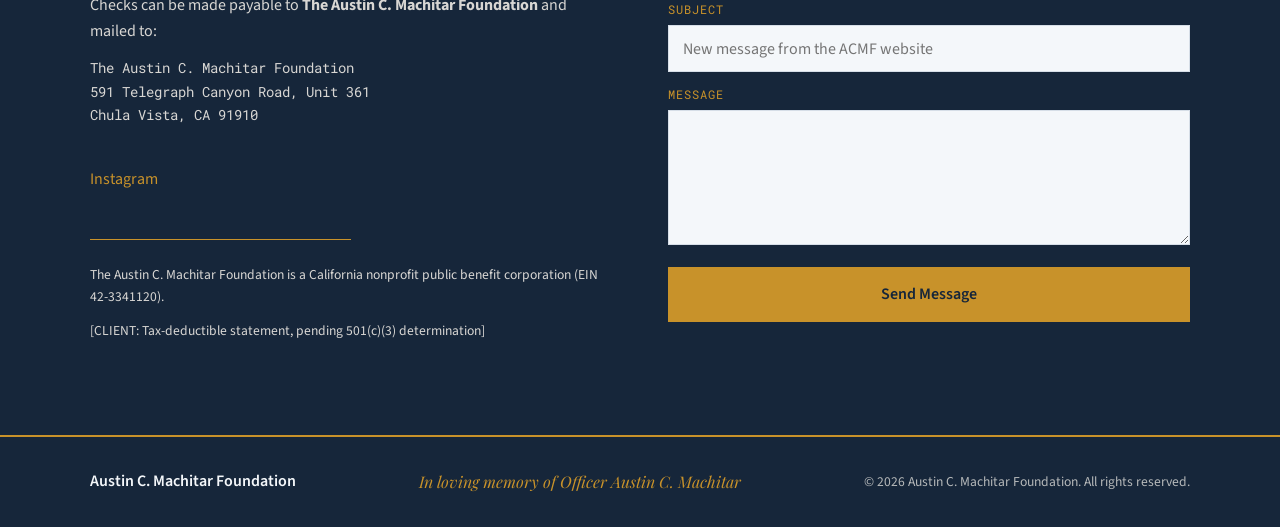
==== commit b47eb07f: "Sponsors: swap Bad Birdie logo, add AquaClean and Ariat Bad Birdie asked us to drop the "Stay Bad Sa" ====
--- a/index.html
+++ b/index.html
@@ -201,103 +201,109 @@
       <p class="intro-text">We are deeply grateful to the local businesses and community partners who make this mission possible.</p>
     </div>
 
+    <!-- Sponsor tiers list confirmed logos only. The sponsorship ask lives in
+         the "Become a Sponsor" box below, so there are no empty slots here. -->
+    <div class="sponsor-tier tier-mess-hall reveal">
+      <p class="tier-label">Battalion Mess Hall Sponsors</p>
+      <div class="sponsor-grid">
+        <div class="sponsor-box has-logo">
+          <img class="sponsor-logo" src="assets/sponsors/valentines-tacos.png" alt="Valentine's Tacos &amp; Catering" loading="lazy">
+        </div>
+        <div class="sponsor-box has-logo">
+          <img class="sponsor-logo" src="assets/sponsors/breakfast-republic.png" alt="Breakfast Republic" loading="lazy">
+        </div>
+      </div>
+    </div>
+
+    <div class="sponsor-tier tier-captain reveal">
+      <p class="tier-label">Captain Sponsors</p>
+      <div class="sponsor-grid">
+        <div class="sponsor-box has-logo">
+          <img class="sponsor-logo" src="assets/sponsors/scotty-bs-burgers.png" alt="Scotty B's Bar, Burgers &amp; BBQ" loading="lazy">
+        </div>
+        <div class="sponsor-box has-logo">
+          <img class="sponsor-logo" src="assets/sponsors/sdpoa.jpg" alt="San Diego Police Officers Association" loading="lazy">
+        </div>
+        <div class="sponsor-box has-logo">
+          <img class="sponsor-logo" src="assets/sponsors/seaforth-sportfishing.png" alt="Seaforth Sportfishing" loading="lazy">
+        </div>
+        <div class="sponsor-box has-logo is-dark">
+          <img class="sponsor-logo" src="assets/sponsors/the-search-bar.jpg" alt="The Search Bar" loading="lazy">
+        </div>
+        <div class="sponsor-box has-logo">
+          <img class="sponsor-logo" src="assets/sponsors/royal-polaris.jpg" alt="Royal Polaris Sportfishing" loading="lazy">
+        </div>
+      </div>
+    </div>
+
+    <div class="sponsor-tier tier-lieutenant reveal">
+      <p class="tier-label">Lieutenant Sponsors</p>
+      <div class="sponsor-grid">
+        <div class="sponsor-box has-logo">
+          <img class="sponsor-logo" src="assets/sponsors/dsa-san-diego.jpg" alt="Deputy Sheriffs' Association of San Diego County" loading="lazy">
+        </div>
+      </div>
+    </div>
+
+    <div class="sponsor-tier tier-sergeant reveal">
+      <p class="tier-label">Sergeant Sponsors</p>
+      <div class="sponsor-grid">
+        <div class="sponsor-box has-logo">
+          <img class="sponsor-logo" src="assets/sponsors/aurelius-golf.png" alt="Aurelius Golf" loading="lazy">
+        </div>
+        <div class="sponsor-box has-logo">
+          <img class="sponsor-logo" src="assets/sponsors/dixon-golf.png" alt="Dixon Golf" loading="lazy">
+        </div>
+      </div>
+    </div>
+
+    <div class="sponsor-tier tier-officer reveal">
+      <p class="tier-label">Officer Sponsors</p>
+      <div class="sponsor-grid">
+        <div class="sponsor-box has-logo">
+          <img class="sponsor-logo" src="assets/sponsors/9five.jpg" alt="9FIVE" loading="lazy">
+        </div>
+        <div class="sponsor-box has-logo is-dark">
+          <img class="sponsor-logo" src="assets/sponsors/bad-birdie-logo.png" alt="Bad Birdie" loading="lazy">
+        </div>
+        <div class="sponsor-box has-logo">
+          <img class="sponsor-logo" src="assets/sponsors/becerril-ac-guys.png" alt="Becerril Air Conditioning Guys" loading="lazy">
+        </div>
+        <div class="sponsor-box has-logo">
+          <img class="sponsor-logo" src="assets/sponsors/aquaclean-car-wash.png" alt="AquaClean Car Wash" loading="lazy">
+        </div>
+      </div>
+    </div>
+
+    <div class="sponsor-tier tier-recruit reveal">
+      <p class="tier-label">Recruit Sponsors</p>
+      <div class="sponsor-grid">
+        <div class="sponsor-box has-logo">
+          <img class="sponsor-logo" src="assets/sponsors/lululemon-otay-ranch.jpg" alt="lululemon — Otay Ranch Town Center" loading="lazy">
+        </div>
+        <div class="sponsor-box has-logo">
+          <img class="sponsor-logo" src="assets/sponsors/am-team-sales.png" alt="A&amp;M Team Sales, Inc." loading="lazy">
+        </div>
+        <div class="sponsor-box has-logo">
+          <img class="sponsor-logo" src="assets/sponsors/backs-construction.png" alt="Back's Construction Inc." loading="lazy">
+        </div>
+        <div class="sponsor-box has-logo">
+          <img class="sponsor-logo" src="assets/sponsors/fishermans-landing.jpg" alt="Fisherman's Landing, San Diego" loading="lazy">
+        </div>
+        <div class="sponsor-box has-logo">
+          <img class="sponsor-logo" src="assets/sponsors/ibac.png" alt="Imperial Beach Athletic Club" loading="lazy">
+        </div>
+        <div class="sponsor-box has-logo">
+          <img class="sponsor-logo" src="assets/sponsors/ariat.png" alt="Ariat" loading="lazy">
+        </div>
+      </div>
+    </div>
+
     <div class="sponsor-cta reveal">
       <h3>Become a Sponsor</h3>
       <p>Sponsorship packages at every level are available — partner with us to support future public servants in the South Bay and greater San Diego region.</p>
       <p>Sponsors are vetted by the foundation, so please email us to get involved rather than signing up online.</p>
       <a href="mailto:acmf7989@gmail.com" class="btn-outline-navy">Email Us About Sponsorship</a>
-    </div>
-
-    <!-- Sponsor tiers list confirmed logos only. The sponsorship ask lives in
-         the "Become a Sponsor" box above, so there are no empty slots here. -->
-    <div class="sponsor-tier tier-mess-hall reveal">
-      <p class="tier-label">Battalion Mess Hall Sponsors</p>
-      <div class="sponsor-grid">
-        <div class="sponsor-box has-logo">
-          <img class="sponsor-logo" src="assets/sponsors/valentines-tacos.png" alt="Valentine's Tacos &amp; Catering" loading="lazy">
-        </div>
-        <div class="sponsor-box has-logo">
-          <img class="sponsor-logo" src="assets/sponsors/breakfast-republic.png" alt="Breakfast Republic" loading="lazy">
-        </div>
-      </div>
-    </div>
-
-    <div class="sponsor-tier tier-captain reveal">
-      <p class="tier-label">Captain Sponsors</p>
-      <div class="sponsor-grid">
-        <div class="sponsor-box has-logo">
-          <img class="sponsor-logo" src="assets/sponsors/scotty-bs-burgers.png" alt="Scotty B's Bar, Burgers &amp; BBQ" loading="lazy">
-        </div>
-        <div class="sponsor-box has-logo">
-          <img class="sponsor-logo" src="assets/sponsors/sdpoa.jpg" alt="San Diego Police Officers Association" loading="lazy">
-        </div>
-        <div class="sponsor-box has-logo">
-          <img class="sponsor-logo" src="assets/sponsors/seaforth-sportfishing.png" alt="Seaforth Sportfishing" loading="lazy">
-        </div>
-        <div class="sponsor-box has-logo is-dark">
-          <img class="sponsor-logo" src="assets/sponsors/the-search-bar.jpg" alt="The Search Bar" loading="lazy">
-        </div>
-        <div class="sponsor-box has-logo">
-          <img class="sponsor-logo" src="assets/sponsors/royal-polaris.jpg" alt="Royal Polaris Sportfishing" loading="lazy">
-        </div>
-      </div>
-    </div>
-
-    <div class="sponsor-tier tier-lieutenant reveal">
-      <p class="tier-label">Lieutenant Sponsors</p>
-      <div class="sponsor-grid">
-        <div class="sponsor-box has-logo">
-          <img class="sponsor-logo" src="assets/sponsors/dsa-san-diego.jpg" alt="Deputy Sheriffs' Association of San Diego County" loading="lazy">
-        </div>
-      </div>
-    </div>
-
-    <div class="sponsor-tier tier-sergeant reveal">
-      <p class="tier-label">Sergeant Sponsors</p>
-      <div class="sponsor-grid">
-        <div class="sponsor-box has-logo">
-          <img class="sponsor-logo" src="assets/sponsors/aurelius-golf.png" alt="Aurelius Golf" loading="lazy">
-        </div>
-        <div class="sponsor-box has-logo">
-          <img class="sponsor-logo" src="assets/sponsors/dixon-golf.png" alt="Dixon Golf" loading="lazy">
-        </div>
-      </div>
-    </div>
-
-    <div class="sponsor-tier tier-officer reveal">
-      <p class="tier-label">Officer Sponsors</p>
-      <div class="sponsor-grid">
-        <div class="sponsor-box has-logo">
-          <img class="sponsor-logo" src="assets/sponsors/9five.jpg" alt="9FIVE" loading="lazy">
-        </div>
-        <div class="sponsor-box has-logo">
-          <img class="sponsor-logo" src="assets/sponsors/bad-birdie.png" alt="Bad Birdie" loading="lazy">
-        </div>
-        <div class="sponsor-box has-logo">
-          <img class="sponsor-logo" src="assets/sponsors/becerril-ac-guys.png" alt="Becerril Air Conditioning Guys" loading="lazy">
-        </div>
-      </div>
-    </div>
-
-    <div class="sponsor-tier tier-recruit reveal">
-      <p class="tier-label">Recruit Sponsors</p>
-      <div class="sponsor-grid">
-        <div class="sponsor-box has-logo">
-          <img class="sponsor-logo" src="assets/sponsors/lululemon-otay-ranch.jpg" alt="lululemon — Otay Ranch Town Center" loading="lazy">
-        </div>
-        <div class="sponsor-box has-logo">
-          <img class="sponsor-logo" src="assets/sponsors/am-team-sales.png" alt="A&amp;M Team Sales, Inc." loading="lazy">
-        </div>
-        <div class="sponsor-box has-logo">
-          <img class="sponsor-logo" src="assets/sponsors/backs-construction.png" alt="Back's Construction Inc." loading="lazy">
-        </div>
-        <div class="sponsor-box has-logo">
-          <img class="sponsor-logo" src="assets/sponsors/fishermans-landing.jpg" alt="Fisherman's Landing, San Diego" loading="lazy">
-        </div>
-        <div class="sponsor-box has-logo">
-          <img class="sponsor-logo" src="assets/sponsors/ibac.png" alt="Imperial Beach Athletic Club" loading="lazy">
-        </div>
-      </div>
     </div>
 
     <div class="sponsor-tier">
--- a/css/styles.css
+++ b/css/styles.css
@@ -1051,8 +1051,8 @@
 .tier-officer    .sponsor-box.has-logo { border-width: 2px; box-shadow: 3px 3px 0 var(--color-gold); padding: 1.1rem; }
 .tier-recruit    .sponsor-box.has-logo { border-width: 2px; box-shadow: 3px 3px 0 var(--color-gold); padding: 1rem; }
 
-/* The Search Bar's mark is supplied on a solid black field, so the tile takes
-   that ground instead of stranding a black rectangle on white. */
+/* The Search Bar and Bad Birdie marks are supplied on a solid black field, so
+   the tile takes that ground instead of stranding a black rectangle on white. */
 .sponsor-box.has-logo.is-dark { background: #000; }
 
 .sponsor-logo {
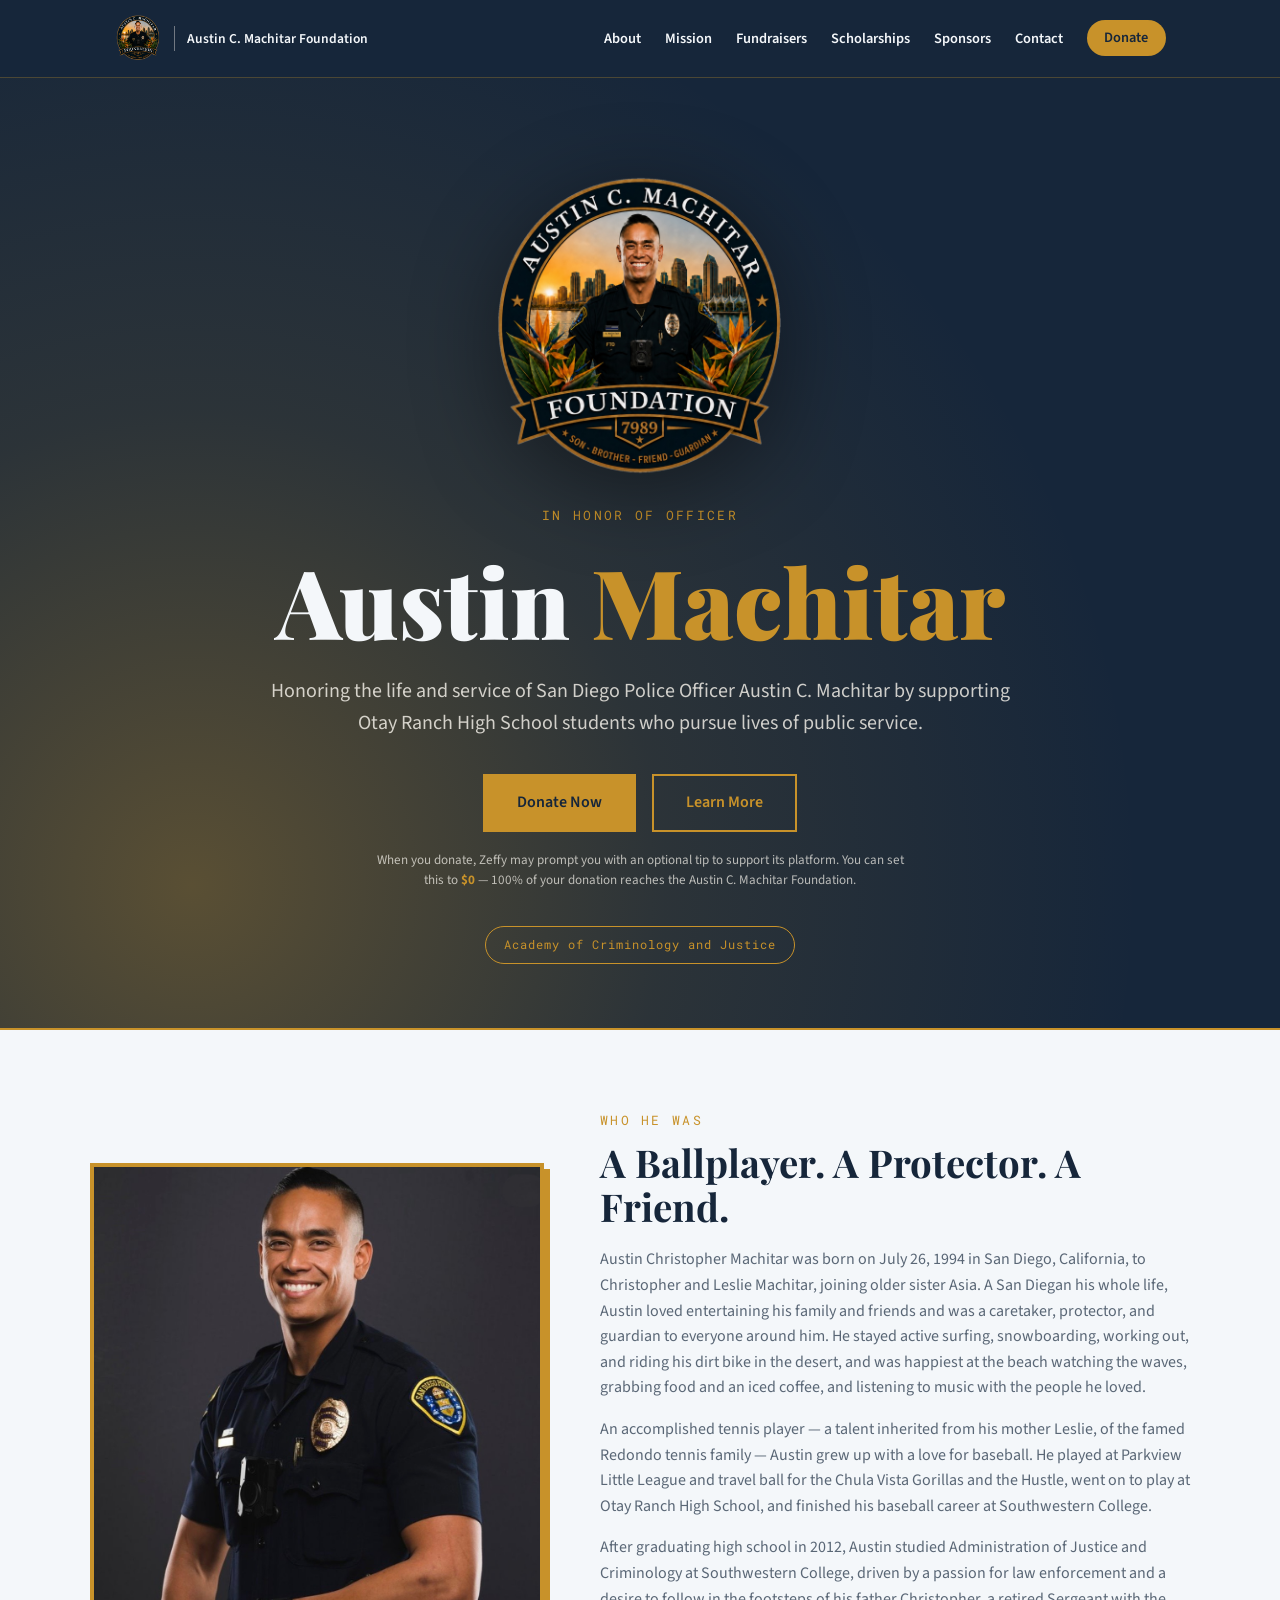
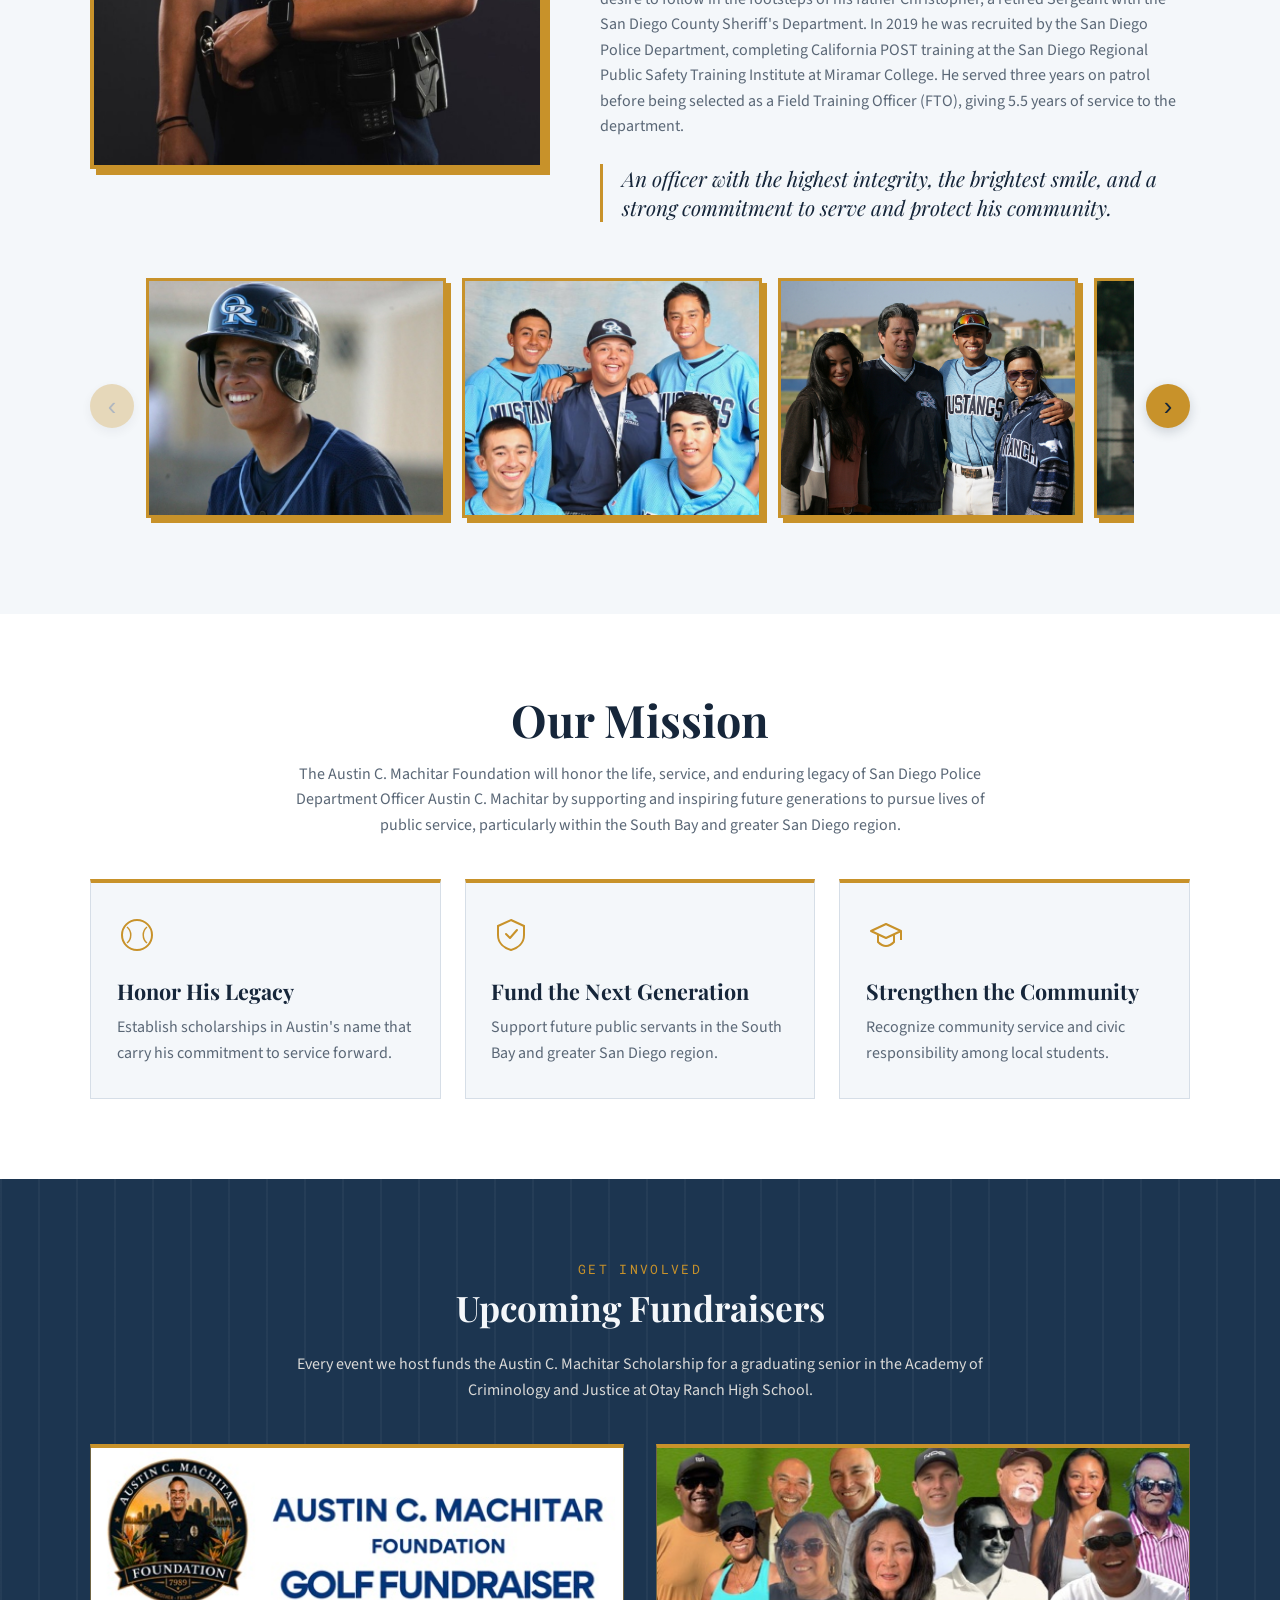
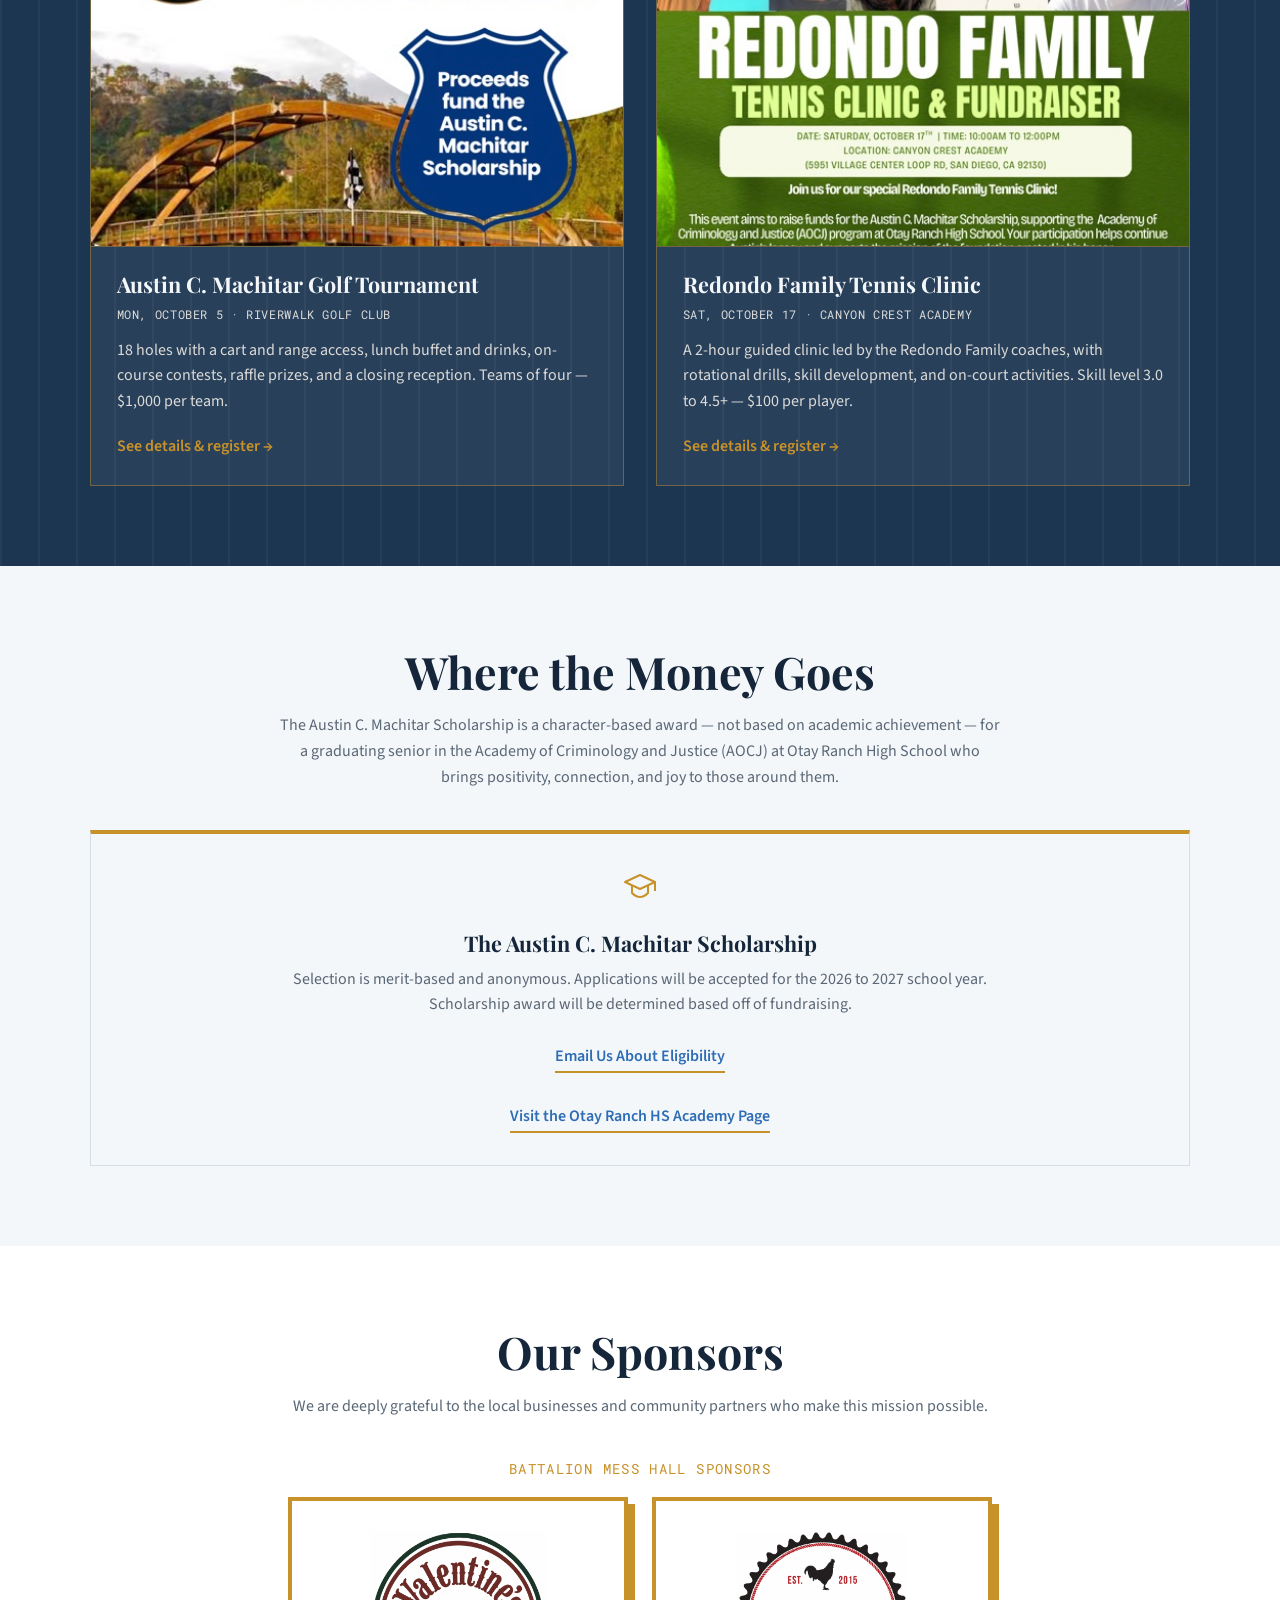
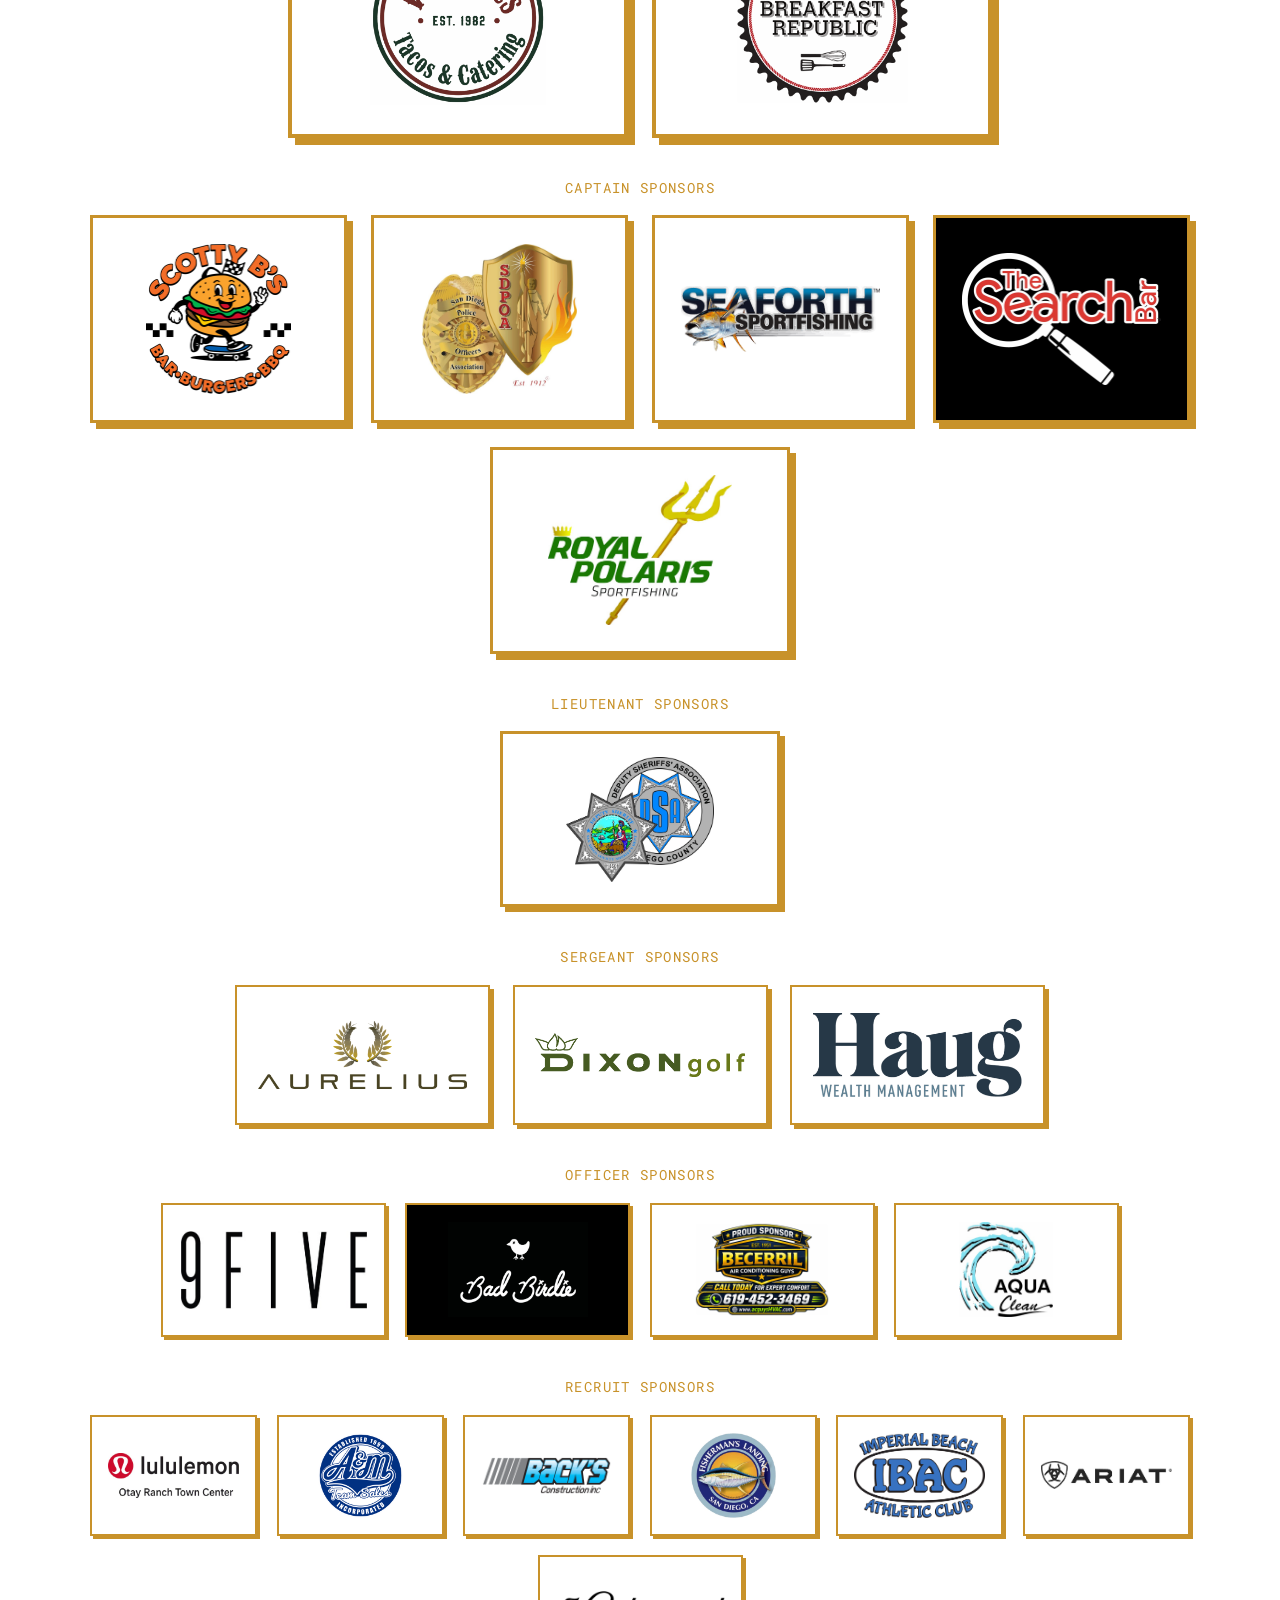
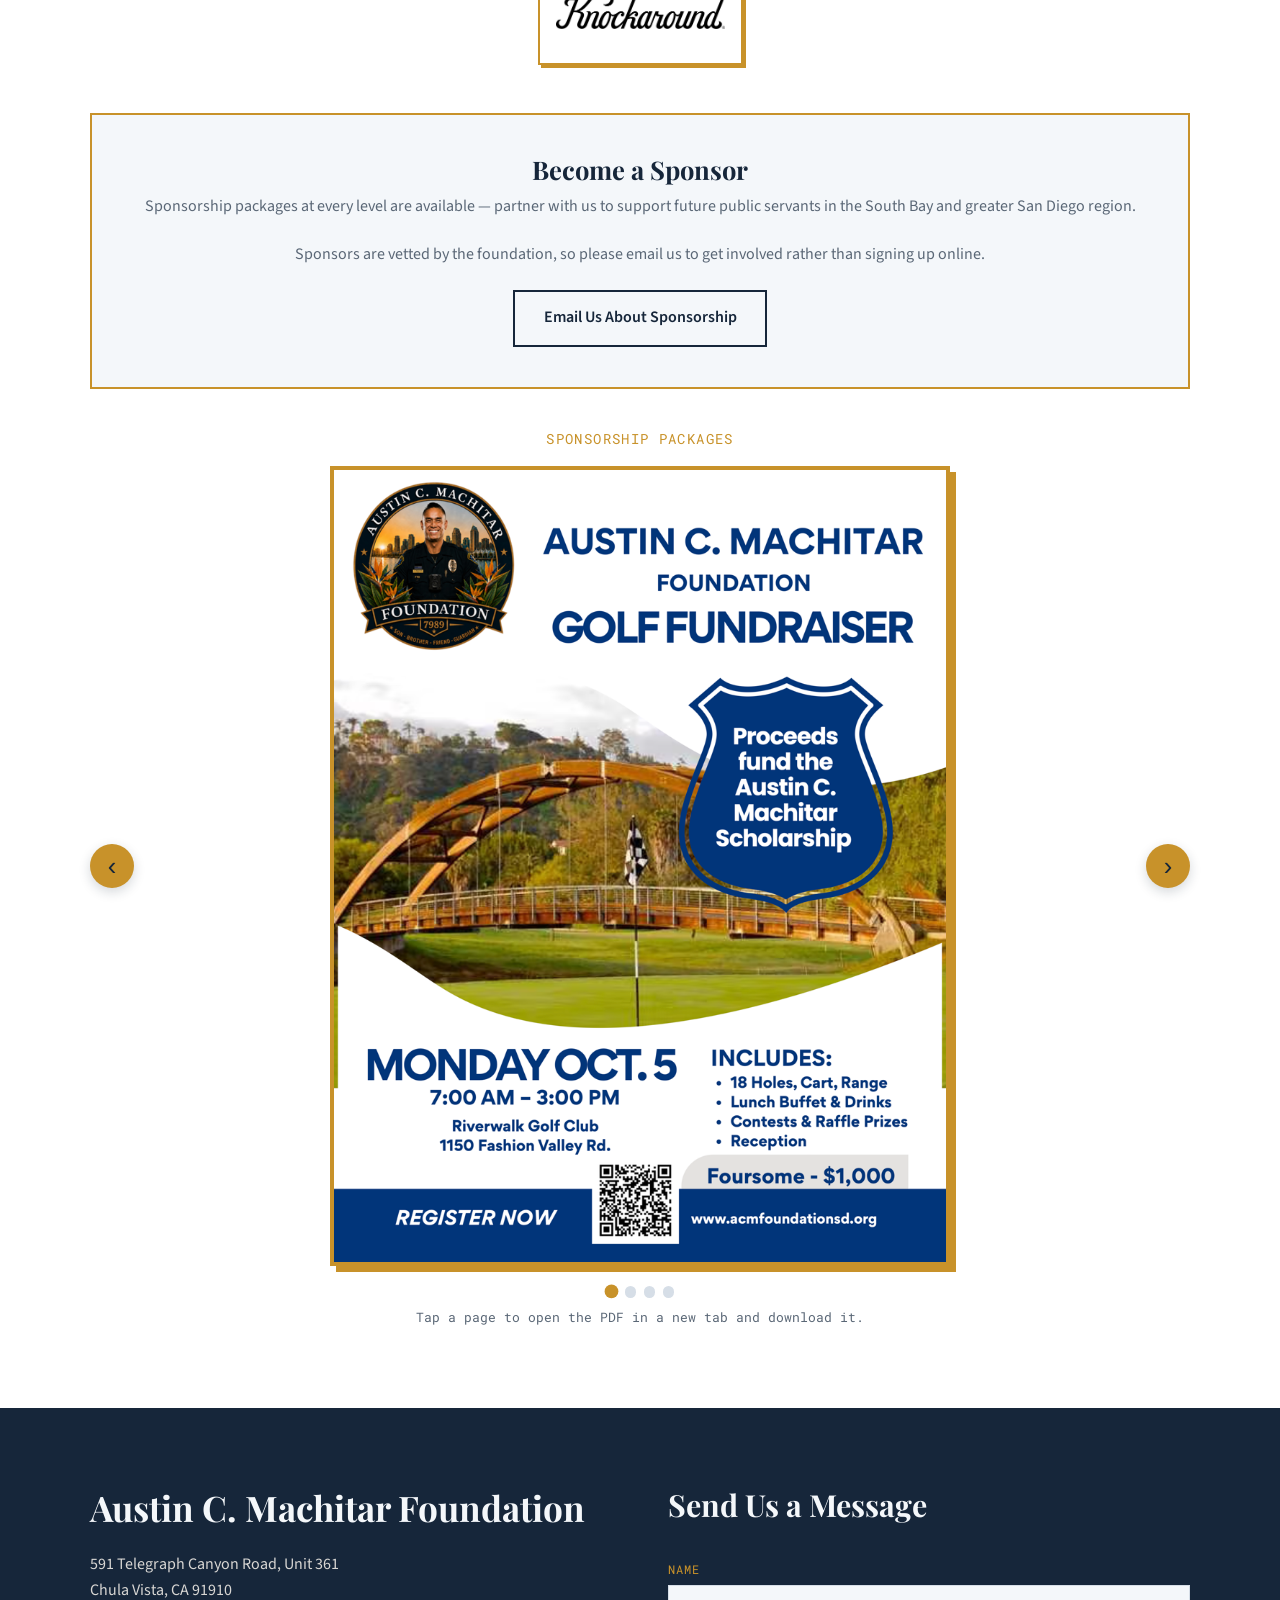
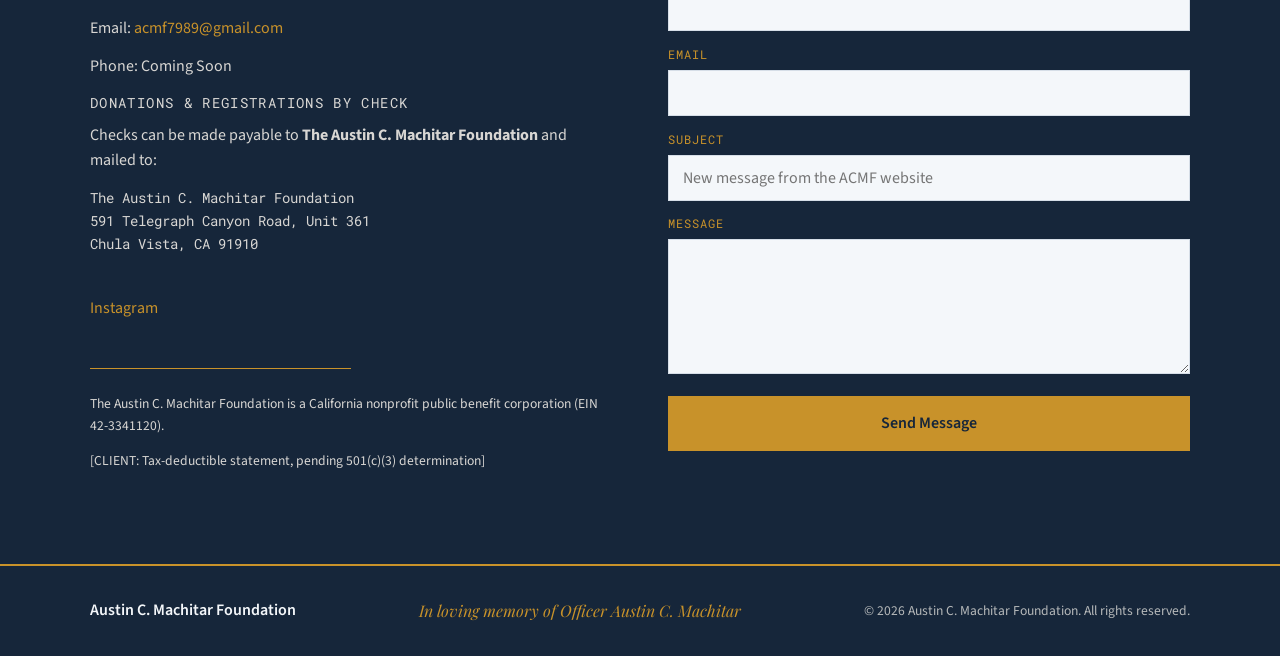
==== commit bbc63e62: "Sponsors: add Haug Wealth Management and Knockaround Haug joins the Sergeant tier and Knockaround th" ====
--- a/index.html
+++ b/index.html
@@ -254,6 +254,9 @@
         <div class="sponsor-box has-logo">
           <img class="sponsor-logo" src="assets/sponsors/dixon-golf.png" alt="Dixon Golf" loading="lazy">
         </div>
+        <div class="sponsor-box has-logo">
+          <img class="sponsor-logo" src="assets/sponsors/haug-wealth-management.png" alt="Haug Wealth Management" loading="lazy">
+        </div>
       </div>
     </div>
 
@@ -295,6 +298,9 @@
         </div>
         <div class="sponsor-box has-logo">
           <img class="sponsor-logo" src="assets/sponsors/ariat.png" alt="Ariat" loading="lazy">
+        </div>
+        <div class="sponsor-box has-logo">
+          <img class="sponsor-logo" src="assets/sponsors/knockaround.png" alt="Knockaround" loading="lazy">
         </div>
       </div>
     </div>
